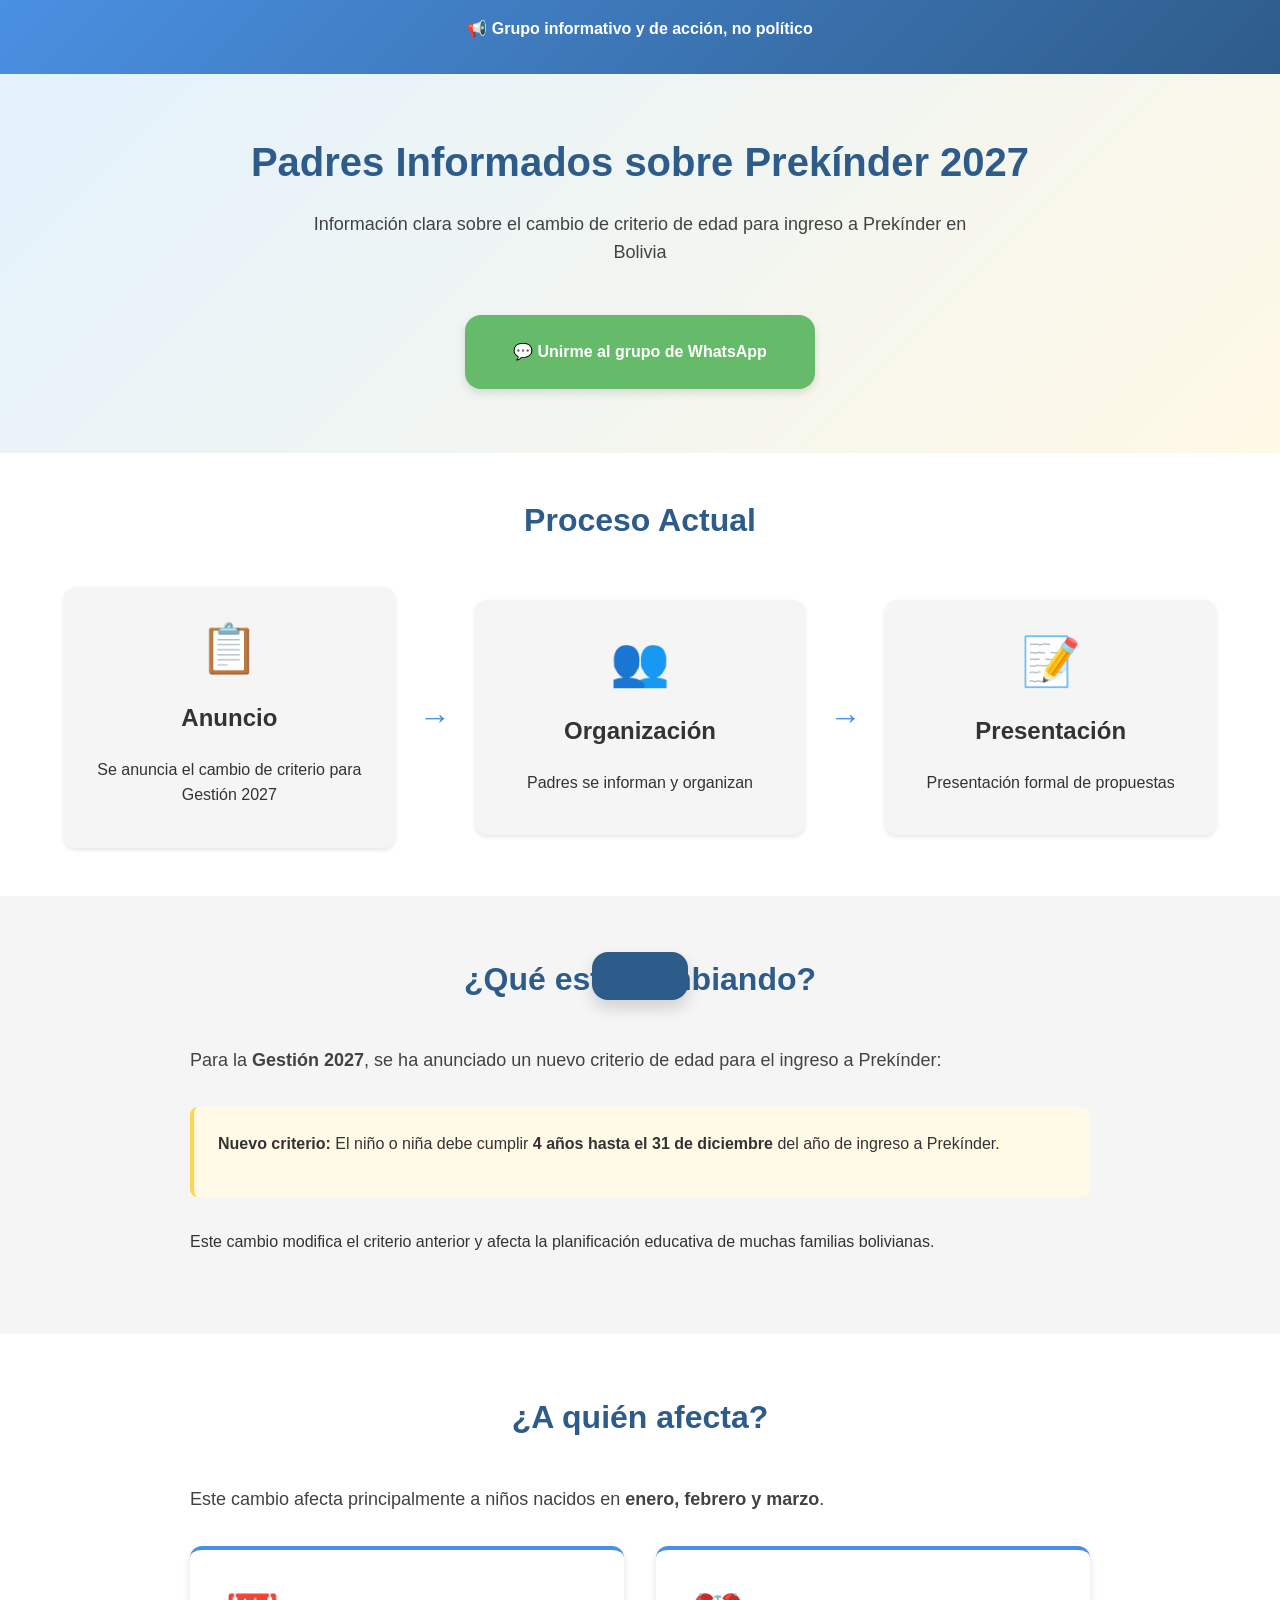
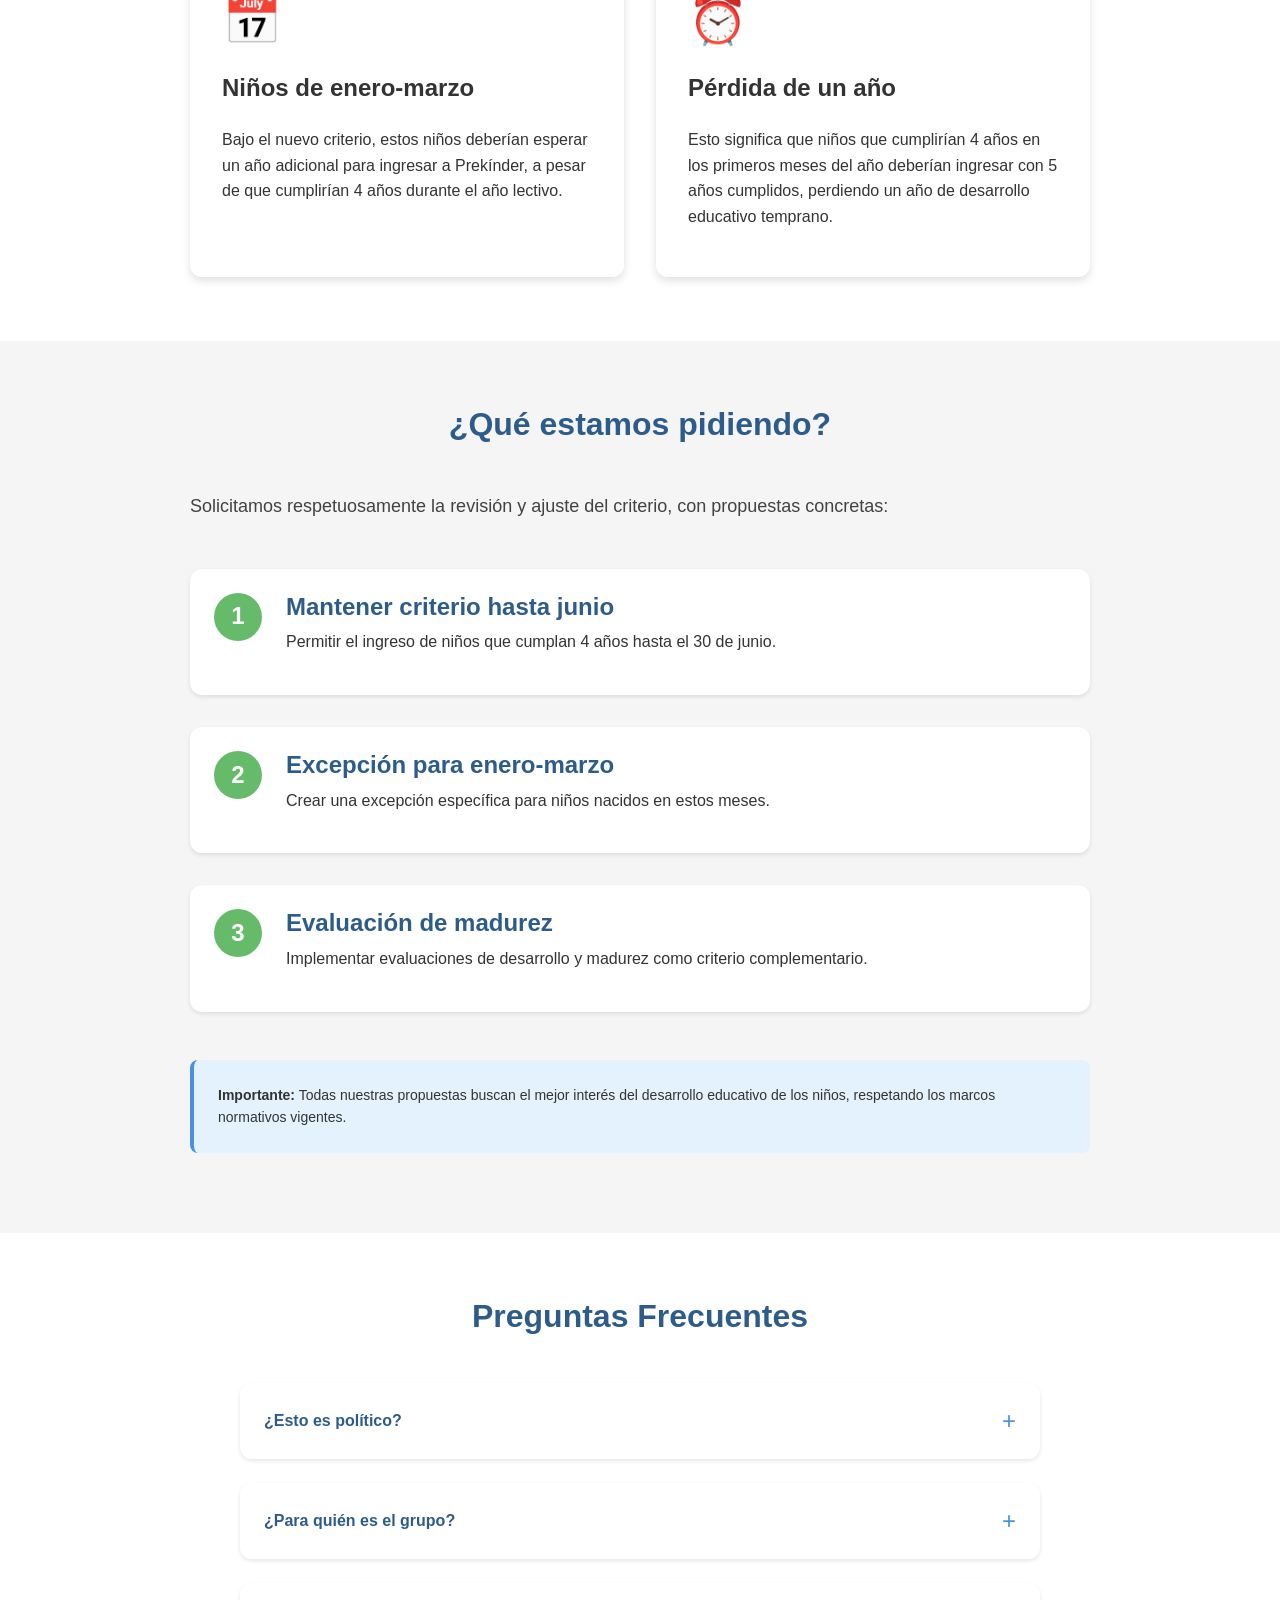
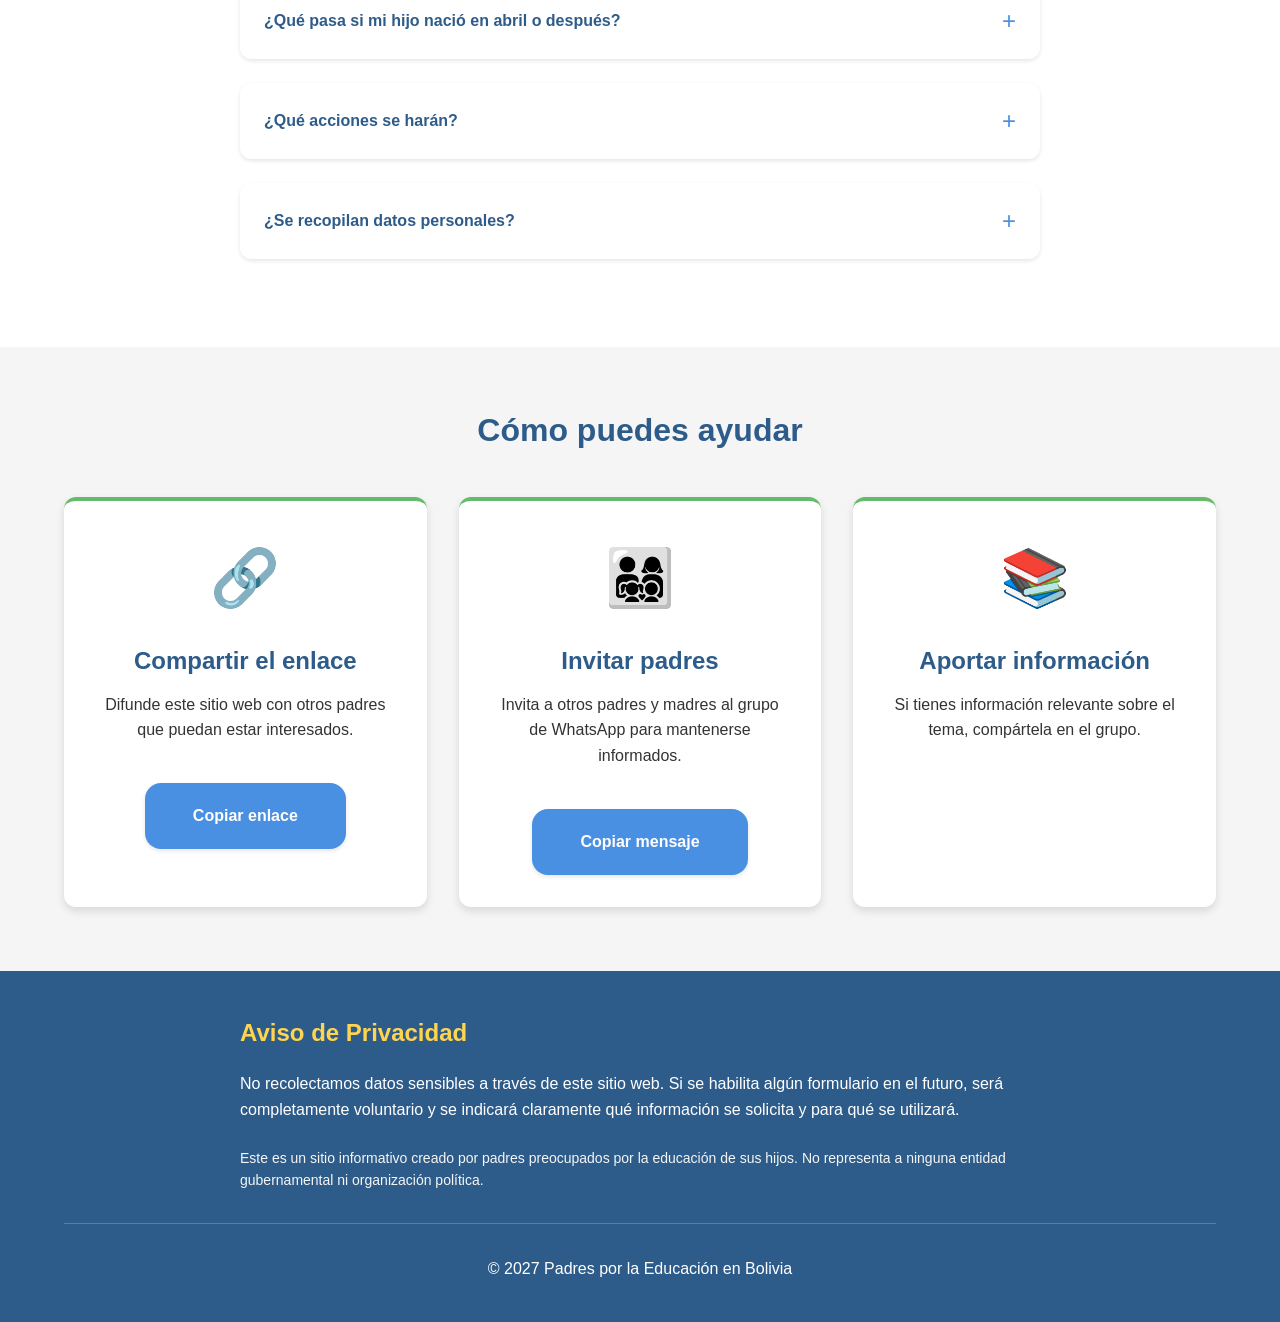
==== index.html @ d5a5aa91 "Initial commit: Sitio web informativo Prekínder Bolivia 2027" ====
<!DOCTYPE html>
<html lang="es">

<head>
    <meta charset="UTF-8">
    <meta name="viewport" content="width=device-width, initial-scale=1.0">
    <meta name="description"
        content="Información sobre el cambio de criterio de edad para ingreso a Prekínder en Bolivia - Gestión 2027">
    <meta name="keywords" content="prekínder, Bolivia, educación, criterio de edad, 2027">
    <title>Prekínder Bolivia 2027 - Información sobre Cambio de Criterio de Edad</title>
    <link rel="stylesheet" href="styles.css">
</head>

<body>
    <!-- Banner Informativo -->
    <div class="info-banner">
        <div class="container">
            <p>📢 Grupo informativo y de acción, no político</p>
        </div>
    </div>

    <!-- Hero Section -->
    <section class="hero" id="inicio">
        <div class="container">
            <h1 class="hero-title">Padres Informados sobre Prekínder 2027</h1>
            <p class="hero-subtitle">
                Información clara sobre el cambio de criterio de edad para ingreso a Prekínder en Bolivia
            </p>
            <a href="https://chat.whatsapp.com/C9eAPo2Y7ok2UDtyLQ1PZy" class="btn btn-primary" target="_blank"
                rel="noopener noreferrer">
                💬 Unirme al grupo de WhatsApp
            </a>
        </div>
    </section>

    <!-- Línea de Tiempo -->
    <section class="timeline">
        <div class="container">
            <h2>Proceso Actual</h2>
            <div class="timeline-container">
                <div class="timeline-item">
                    <div class="timeline-icon">📋</div>
                    <h3>Anuncio</h3>
                    <p>Se anuncia el cambio de criterio para Gestión 2027</p>
                </div>
                <div class="timeline-arrow">→</div>
                <div class="timeline-item">
                    <div class="timeline-icon">👥</div>
                    <h3>Organización</h3>
                    <p>Padres se informan y organizan</p>
                </div>
                <div class="timeline-arrow">→</div>
                <div class="timeline-item">
                    <div class="timeline-icon">📝</div>
                    <h3>Presentación</h3>
                    <p>Presentación formal de propuestas</p>
                </div>
            </div>
        </div>
    </section>

    <!-- ¿Qué está cambiando? -->
    <section class="section section-light" id="que-cambia">
        <div class="container">
            <h2>¿Qué está cambiando?</h2>
            <div class="content-box">
                <p class="lead">
                    Para la <strong>Gestión 2027</strong>, se ha anunciado un nuevo criterio de edad para el ingreso a
                    Prekínder:
                </p>
                <div class="highlight-box">
                    <p>
                        <strong>Nuevo criterio:</strong> El niño o niña debe cumplir <strong>4 años hasta el 31 de
                            diciembre</strong>
                        del año de ingreso a Prekínder.
                    </p>
                </div>
                <p>
                    Este cambio modifica el criterio anterior y afecta la planificación educativa de muchas familias
                    bolivianas.
                </p>
            </div>
        </div>
    </section>

    <!-- ¿A quién afecta? -->
    <section class="section" id="a-quien-afecta">
        <div class="container">
            <h2>¿A quién afecta?</h2>
            <div class="content-box">
                <p class="lead">
                    Este cambio afecta principalmente a niños nacidos en <strong>enero, febrero y marzo</strong>.
                </p>
                <div class="impact-grid">
                    <div class="impact-card">
                        <div class="impact-icon">📅</div>
                        <h3>Niños de enero-marzo</h3>
                        <p>
                            Bajo el nuevo criterio, estos niños deberían esperar un año adicional para ingresar a
                            Prekínder,
                            a pesar de que cumplirían 4 años durante el año lectivo.
                        </p>
                    </div>
                    <div class="impact-card">
                        <div class="impact-icon">⏰</div>
                        <h3>Pérdida de un año</h3>
                        <p>
                            Esto significa que niños que cumplirían 4 años en los primeros meses del año deberían
                            ingresar con 5 años cumplidos, perdiendo un año de desarrollo educativo temprano.
                        </p>
                    </div>
                </div>
            </div>
        </div>
    </section>

    <!-- ¿Qué estamos pidiendo? -->
    <section class="section section-light" id="que-pedimos">
        <div class="container">
            <h2>¿Qué estamos pidiendo?</h2>
            <div class="content-box">
                <p class="lead">
                    Solicitamos respetuosamente la revisión y ajuste del criterio, con propuestas concretas:
                </p>
                <div class="proposals-list">
                    <div class="proposal-item">
                        <span class="proposal-number">1</span>
                        <div class="proposal-content">
                            <h3>Mantener criterio hasta junio</h3>
                            <p>Permitir el ingreso de niños que cumplan 4 años hasta el 30 de junio.</p>
                        </div>
                    </div>
                    <div class="proposal-item">
                        <span class="proposal-number">2</span>
                        <div class="proposal-content">
                            <h3>Excepción para enero-marzo</h3>
                            <p>Crear una excepción específica para niños nacidos en estos meses.</p>
                        </div>
                    </div>
                    <div class="proposal-item">
                        <span class="proposal-number">3</span>
                        <div class="proposal-content">
                            <h3>Evaluación de madurez</h3>
                            <p>Implementar evaluaciones de desarrollo y madurez como criterio complementario.</p>
                        </div>
                    </div>
                </div>
                <p class="note">
                    <strong>Importante:</strong> Todas nuestras propuestas buscan el mejor interés del desarrollo
                    educativo
                    de los niños, respetando los marcos normativos vigentes.
                </p>
            </div>
        </div>
    </section>

    <!-- Preguntas Frecuentes -->
    <section class="section" id="faq">
        <div class="container">
            <h2>Preguntas Frecuentes</h2>
            <div class="faq-container">
                <div class="faq-item">
                    <button class="faq-question">
                        <span>¿Esto es político?</span>
                        <span class="faq-icon">+</span>
                    </button>
                    <div class="faq-answer">
                        <p>
                            No. Este es un grupo informativo de padres preocupados por un tema educativo específico.
                            No tiene afiliación política ni pretende atacar a ninguna autoridad. Buscamos soluciones
                            constructivas a través del diálogo y las vías institucionales correspondientes.
                        </p>
                    </div>
                </div>

                <div class="faq-item">
                    <button class="faq-question">
                        <span>¿Para quién es el grupo?</span>
                        <span class="faq-icon">+</span>
                    </button>
                    <div class="faq-answer">
                        <p>
                            El grupo es para padres, madres y tutores de niños que podrían verse afectados por este
                            cambio de criterio. También está abierto a cualquier persona interesada en informarse
                            sobre el tema educativo de manera respetuosa y constructiva.
                        </p>
                    </div>
                </div>

                <div class="faq-item">
                    <button class="faq-question">
                        <span>¿Qué pasa si mi hijo nació en abril o después?</span>
                        <span class="faq-icon">+</span>
                    </button>
                    <div class="faq-answer">
                        <p>
                            Si tu hijo nació en abril o meses posteriores, no se vería afectado directamente por este
                            cambio bajo el nuevo criterio. Sin embargo, tu participación es valiosa para entender
                            el tema y apoyar a otras familias que sí se ven afectadas.
                        </p>
                    </div>
                </div>

                <div class="faq-item">
                    <button class="faq-question">
                        <span>¿Qué acciones se harán?</span>
                        <span class="faq-icon">+</span>
                    </button>
                    <div class="faq-answer">
                        <p>
                            Las acciones incluyen: recopilación de información, elaboración de documentos técnicos
                            con fundamentos pedagógicos, presentación formal a las autoridades educativas competentes,
                            y seguimiento respetuoso del proceso. Todo se hará dentro del marco legal y de manera
                            constructiva.
                        </p>
                    </div>
                </div>

                <div class="faq-item">
                    <button class="faq-question">
                        <span>¿Se recopilan datos personales?</span>
                        <span class="faq-icon">+</span>
                    </button>
                    <div class="faq-answer">
                        <p>
                            No recolectamos datos sensibles. Si en el futuro se habilita algún formulario para
                            organizar mejor la información, será completamente voluntario y se informará
                            explícitamente sobre qué datos se solicitarán y para qué se usarán.
                        </p>
                    </div>
                </div>
            </div>
        </div>
    </section>

    <!-- Cómo Ayudar -->
    <section class="section section-light" id="como-ayudar">
        <div class="container">
            <h2>Cómo puedes ayudar</h2>
            <div class="help-grid">
                <div class="help-card">
                    <div class="help-icon">🔗</div>
                    <h3>Compartir el enlace</h3>
                    <p>Difunde este sitio web con otros padres que puedan estar interesados.</p>
                    <button class="btn btn-secondary" id="copyLinkBtn">Copiar enlace</button>
                </div>

                <div class="help-card">
                    <div class="help-icon">👨‍👩‍👧‍👦</div>
                    <h3>Invitar padres</h3>
                    <p>Invita a otros padres y madres al grupo de WhatsApp para mantenerse informados.</p>
                    <button class="btn btn-secondary" id="copyMessageBtn">Copiar mensaje</button>
                </div>

                <div class="help-card">
                    <div class="help-icon">📚</div>
                    <h3>Aportar información</h3>
                    <p>Si tienes información relevante sobre el tema, compártela en el grupo.</p>
                </div>
            </div>
        </div>
    </section>

    <!-- Footer -->
    <footer class="footer">
        <div class="container">
            <div class="footer-content">
                <h3>Aviso de Privacidad</h3>
                <p>
                    No recolectamos datos sensibles a través de este sitio web. Si se habilita algún formulario
                    en el futuro, será completamente voluntario y se indicará claramente qué información se
                    solicita y para qué se utilizará.
                </p>
                <p class="footer-note">
                    Este es un sitio informativo creado por padres preocupados por la educación de sus hijos.
                    No representa a ninguna entidad gubernamental ni organización política.
                </p>
            </div>
            <div class="footer-bottom">
                <p>&copy; 2027 Padres por la Educación en Bolivia</p>
            </div>
        </div>
    </footer>

    <!-- Toast Notification -->
    <div id="toast" class="toast"></div>

    <script src="script.js"></script>
</body>

</html>
---- styles.css ----
/* ==================== VARIABLES CSS ==================== */
:root {
    /* Colores escolares suaves */
    --color-azul-principal: #4A90E2;
    --color-azul-oscuro: #2E5C8A;
    --color-azul-claro: #E3F2FD;
    --color-amarillo: #FFD54F;
    --color-amarillo-claro: #FFF9E6;
    --color-verde: #66BB6A;
    --color-verde-claro: #E8F5E9;

    /* Colores neutros */
    --color-blanco: #FFFFFF;
    --color-gris-claro: #F5F5F5;
    --color-gris-medio: #9E9E9E;
    --color-gris-oscuro: #424242;
    --color-texto: #333333;

    /* Espaciado */
    --espacio-xs: 0.5rem;
    --espacio-sm: 1rem;
    --espacio-md: 1.5rem;
    --espacio-lg: 2rem;
    --espacio-xl: 3rem;
    --espacio-xxl: 4rem;

    /* Tipografía */
    --fuente-sistema: -apple-system, BlinkMacSystemFont, 'Segoe UI', Roboto, Oxygen, Ubuntu, Cantarell, 'Helvetica Neue', sans-serif;
    --tamaño-base: 16px;
    --tamaño-pequeño: 14px;
    --tamaño-grande: 18px;
    --tamaño-h1: 2.5rem;
    --tamaño-h2: 2rem;
    --tamaño-h3: 1.5rem;

    /* Sombras */
    --sombra-sm: 0 2px 4px rgba(0, 0, 0, 0.1);
    --sombra-md: 0 4px 8px rgba(0, 0, 0, 0.12);
    --sombra-lg: 0 8px 16px rgba(0, 0, 0, 0.15);

    /* Bordes */
    --radio-sm: 8px;
    --radio-md: 12px;
    --radio-lg: 16px;

    /* Transiciones */
    --transicion-rapida: 0.2s ease;
    --transicion-normal: 0.3s ease;
}

/* ==================== RESET Y BASE ==================== */
* {
    margin: 0;
    padding: 0;
    box-sizing: border-box;
}

html {
    scroll-behavior: smooth;
}

body {
    font-family: var(--fuente-sistema);
    font-size: var(--tamaño-base);
    line-height: 1.6;
    color: var(--color-texto);
    background-color: var(--color-blanco);
}

.container {
    max-width: 1200px;
    margin: 0 auto;
    padding: 0 var(--espacio-md);
}

/* ==================== TIPOGRAFÍA ==================== */
h1,
h2,
h3 {
    font-weight: 700;
    line-height: 1.2;
    margin-bottom: var(--espacio-md);
}

h1 {
    font-size: var(--tamaño-h1);
}

h2 {
    font-size: var(--tamaño-h2);
    color: var(--color-azul-oscuro);
}

h3 {
    font-size: var(--tamaño-h3);
}

p {
    margin-bottom: var(--espacio-sm);
}

.lead {
    font-size: var(--tamaño-grande);
    font-weight: 400;
    color: var(--color-gris-oscuro);
}

/* ==================== BANNER INFORMATIVO ==================== */
.info-banner {
    background: linear-gradient(135deg, var(--color-azul-principal), var(--color-azul-oscuro));
    color: var(--color-blanco);
    padding: var(--espacio-sm) 0;
    text-align: center;
    font-weight: 600;
    box-shadow: var(--sombra-sm);
}

/* ==================== HERO SECTION ==================== */
.hero {
    background: linear-gradient(135deg, var(--color-azul-claro), var(--color-amarillo-claro));
    padding: var(--espacio-xxl) 0;
    text-align: center;
}

.hero-title {
    color: var(--color-azul-oscuro);
    margin-bottom: var(--espacio-md);
}

.hero-subtitle {
    font-size: var(--tamaño-grande);
    color: var(--color-gris-oscuro);
    margin-bottom: var(--espacio-xl);
    max-width: 700px;
    margin-left: auto;
    margin-right: auto;
}

/* ==================== BOTONES ==================== */
.btn {
    display: inline-block;
    padding: var(--espacio-md) var(--espacio-xl);
    font-size: var(--tamaño-base);
    font-weight: 600;
    text-decoration: none;
    border-radius: var(--radio-lg);
    cursor: pointer;
    border: none;
    transition: all var(--transicion-normal);
    text-align: center;
}

.btn-primary {
    background-color: var(--color-verde);
    color: var(--color-blanco);
    box-shadow: var(--sombra-md);
}

.btn-primary:hover {
    background-color: #4CAF50;
    transform: translateY(-2px);
    box-shadow: var(--sombra-lg);
}

.btn-secondary {
    background-color: var(--color-azul-principal);
    color: var(--color-blanco);
    box-shadow: var(--sombra-sm);
}

.btn-secondary:hover {
    background-color: var(--color-azul-oscuro);
    transform: translateY(-2px);
}

/* ==================== LÍNEA DE TIEMPO ==================== */
.timeline {
    background-color: var(--color-blanco);
    padding: var(--espacio-xl) 0;
}

.timeline h2 {
    text-align: center;
    margin-bottom: var(--espacio-xl);
}

.timeline-container {
    display: flex;
    justify-content: space-between;
    align-items: center;
    gap: var(--espacio-md);
    flex-wrap: wrap;
}

.timeline-item {
    flex: 1;
    min-width: 200px;
    text-align: center;
    padding: var(--espacio-md);
    background-color: var(--color-gris-claro);
    border-radius: var(--radio-md);
    box-shadow: var(--sombra-sm);
}

.timeline-icon {
    font-size: 3rem;
    margin-bottom: var(--espacio-sm);
}

.timeline-arrow {
    font-size: 2rem;
    color: var(--color-azul-principal);
    font-weight: bold;
}

/* ==================== SECCIONES ==================== */
.section {
    padding: var(--espacio-xxl) 0;
}

.section-light {
    background-color: var(--color-gris-claro);
}

.section h2 {
    text-align: center;
    margin-bottom: var(--espacio-xl);
}

.content-box {
    max-width: 900px;
    margin: 0 auto;
}

/* ==================== CAJAS DESTACADAS ==================== */
.highlight-box {
    background-color: var(--color-amarillo-claro);
    border-left: 4px solid var(--color-amarillo);
    padding: var(--espacio-md);
    margin: var(--espacio-lg) 0;
    border-radius: var(--radio-sm);
}

.note {
    background-color: var(--color-azul-claro);
    border-left: 4px solid var(--color-azul-principal);
    padding: var(--espacio-md);
    margin-top: var(--espacio-lg);
    border-radius: var(--radio-sm);
    font-size: var(--tamaño-pequeño);
}

/* ==================== IMPACT GRID ==================== */
.impact-grid {
    display: grid;
    grid-template-columns: repeat(auto-fit, minmax(300px, 1fr));
    gap: var(--espacio-lg);
    margin-top: var(--espacio-lg);
}

.impact-card {
    background-color: var(--color-blanco);
    padding: var(--espacio-lg);
    border-radius: var(--radio-md);
    box-shadow: var(--sombra-md);
    border-top: 4px solid var(--color-azul-principal);
}

.impact-icon {
    font-size: 3rem;
    margin-bottom: var(--espacio-sm);
}

/* ==================== PROPUESTAS ==================== */
.proposals-list {
    margin: var(--espacio-xl) 0;
}

.proposal-item {
    display: flex;
    gap: var(--espacio-md);
    margin-bottom: var(--espacio-lg);
    padding: var(--espacio-md);
    background-color: var(--color-blanco);
    border-radius: var(--radio-md);
    box-shadow: var(--sombra-sm);
}

.proposal-number {
    display: flex;
    align-items: center;
    justify-content: center;
    width: 48px;
    height: 48px;
    background-color: var(--color-verde);
    color: var(--color-blanco);
    border-radius: 50%;
    font-size: 1.5rem;
    font-weight: 700;
    flex-shrink: 0;
}

.proposal-content h3 {
    color: var(--color-azul-oscuro);
    margin-bottom: var(--espacio-xs);
}

/* ==================== FAQ ACORDEÓN ==================== */
.faq-container {
    max-width: 800px;
    margin: 0 auto;
}

.faq-item {
    margin-bottom: var(--espacio-md);
    background-color: var(--color-blanco);
    border-radius: var(--radio-md);
    box-shadow: var(--sombra-sm);
    overflow: hidden;
}

.faq-question {
    width: 100%;
    display: flex;
    justify-content: space-between;
    align-items: center;
    padding: var(--espacio-md);
    background-color: var(--color-blanco);
    border: none;
    cursor: pointer;
    font-size: var(--tamaño-base);
    font-weight: 600;
    color: var(--color-azul-oscuro);
    text-align: left;
    transition: background-color var(--transicion-rapida);
}

.faq-question:hover {
    background-color: var(--color-azul-claro);
}

.faq-icon {
    font-size: 1.5rem;
    font-weight: 300;
    color: var(--color-azul-principal);
    transition: transform var(--transicion-rapida);
}

.faq-item.active .faq-icon {
    transform: rotate(45deg);
}

.faq-answer {
    max-height: 0;
    overflow: hidden;
    transition: max-height var(--transicion-normal);
    padding: 0 var(--espacio-md);
}

.faq-item.active .faq-answer {
    max-height: 500px;
    padding: 0 var(--espacio-md) var(--espacio-md);
}

/* ==================== CÓMO AYUDAR ==================== */
.help-grid {
    display: grid;
    grid-template-columns: repeat(auto-fit, minmax(280px, 1fr));
    gap: var(--espacio-lg);
    margin-top: var(--espacio-lg);
}

.help-card {
    background-color: var(--color-blanco);
    padding: var(--espacio-lg);
    border-radius: var(--radio-md);
    box-shadow: var(--sombra-md);
    text-align: center;
    border-top: 4px solid var(--color-verde);
}

.help-icon {
    font-size: 3.5rem;
    margin-bottom: var(--espacio-md);
}

.help-card h3 {
    color: var(--color-azul-oscuro);
    margin-bottom: var(--espacio-sm);
}

.help-card .btn {
    margin-top: var(--espacio-md);
}

/* ==================== FOOTER ==================== */
.footer {
    background-color: var(--color-azul-oscuro);
    color: var(--color-blanco);
    padding: var(--espacio-xl) 0 var(--espacio-md);
}

.footer h3 {
    color: var(--color-amarillo);
    margin-bottom: var(--espacio-md);
}

.footer-content {
    max-width: 800px;
    margin: 0 auto var(--espacio-lg);
}

.footer-note {
    font-size: var(--tamaño-pequeño);
    color: var(--color-gris-claro);
    margin-top: var(--espacio-md);
}

.footer-bottom {
    text-align: center;
    padding-top: var(--espacio-lg);
    border-top: 1px solid rgba(255, 255, 255, 0.2);
}

/* ==================== TOAST NOTIFICATION ==================== */
.toast {
    position: fixed;
    bottom: -100px;
    left: 50%;
    transform: translateX(-50%);
    background-color: var(--color-azul-oscuro);
    color: var(--color-blanco);
    padding: var(--espacio-md) var(--espacio-xl);
    border-radius: var(--radio-lg);
    box-shadow: var(--sombra-lg);
    font-weight: 600;
    z-index: 1000;
    transition: bottom var(--transicion-normal);
}

.toast.show {
    bottom: 30px;
}

/* ==================== RESPONSIVE DESIGN ==================== */
@media (max-width: 768px) {
    :root {
        --tamaño-h1: 2rem;
        --tamaño-h2: 1.5rem;
        --tamaño-h3: 1.25rem;
        --espacio-xl: 2rem;
        --espacio-xxl: 2.5rem;
    }

    .hero {
        padding: var(--espacio-xl) 0;
    }

    .timeline-container {
        flex-direction: column;
    }

    .timeline-arrow {
        transform: rotate(90deg);
        margin: var(--espacio-sm) 0;
    }

    .proposal-item {
        flex-direction: column;
        text-align: center;
    }

    .proposal-number {
        margin: 0 auto var(--espacio-sm);
    }

    .btn {
        display: block;
        width: 100%;
        margin-bottom: var(--espacio-sm);
    }
}

@media (min-width: 769px) {
    .timeline-arrow {
        display: inline-block;
    }
}

/* ==================== ACCESIBILIDAD ==================== */
*:focus {
    outline: 2px solid var(--color-azul-principal);
    outline-offset: 2px;
}

.btn:focus,
.faq-question:focus {
    outline: 3px solid var(--color-azul-principal);
}

/* Asegurar contraste adecuado */
@media (prefers-contrast: high) {
    .btn-primary {
        border: 2px solid var(--color-gris-oscuro);
    }

    .btn-secondary {
        border: 2px solid var(--color-blanco);
    }
}

/* Reducir movimiento para usuarios que lo prefieran */
@media (prefers-reduced-motion: reduce) {
    * {
        animation: none !important;
        transition: none !important;
    }

    html {
        scroll-behavior: auto;
    }
}
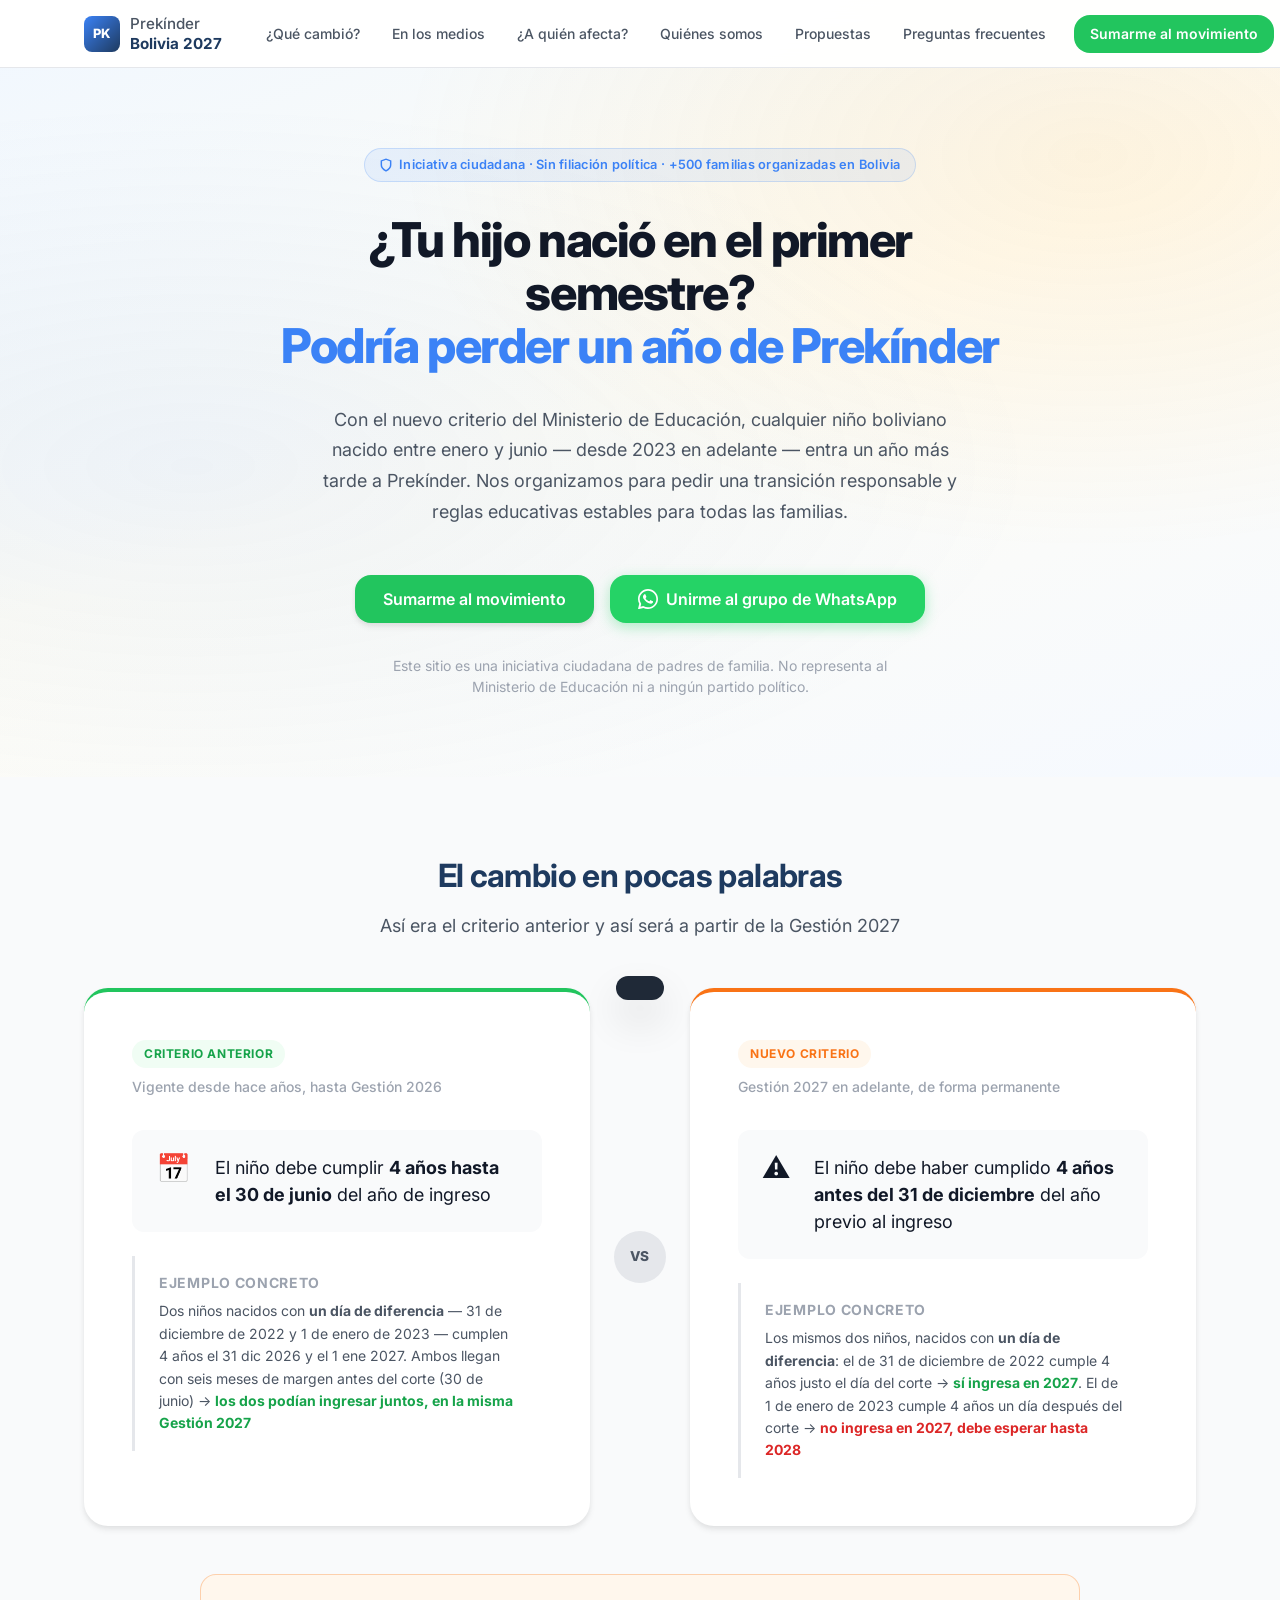
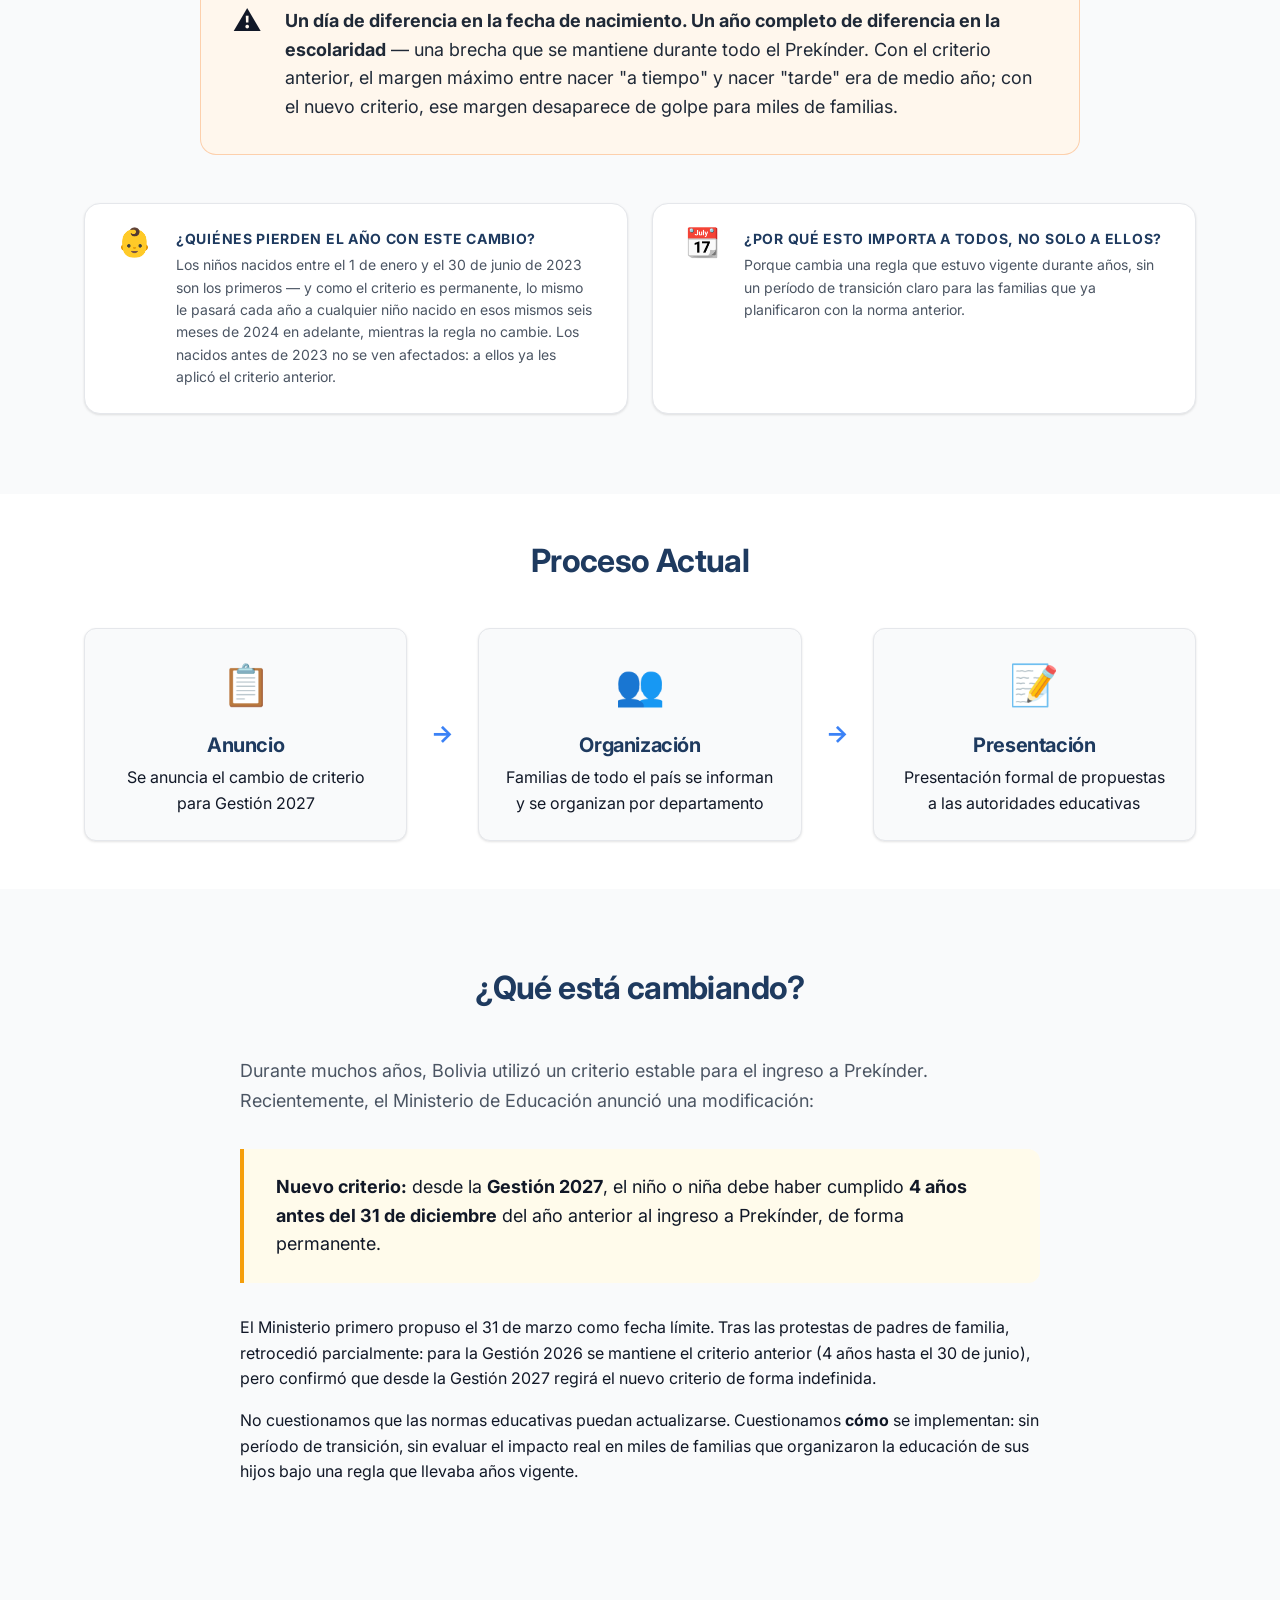
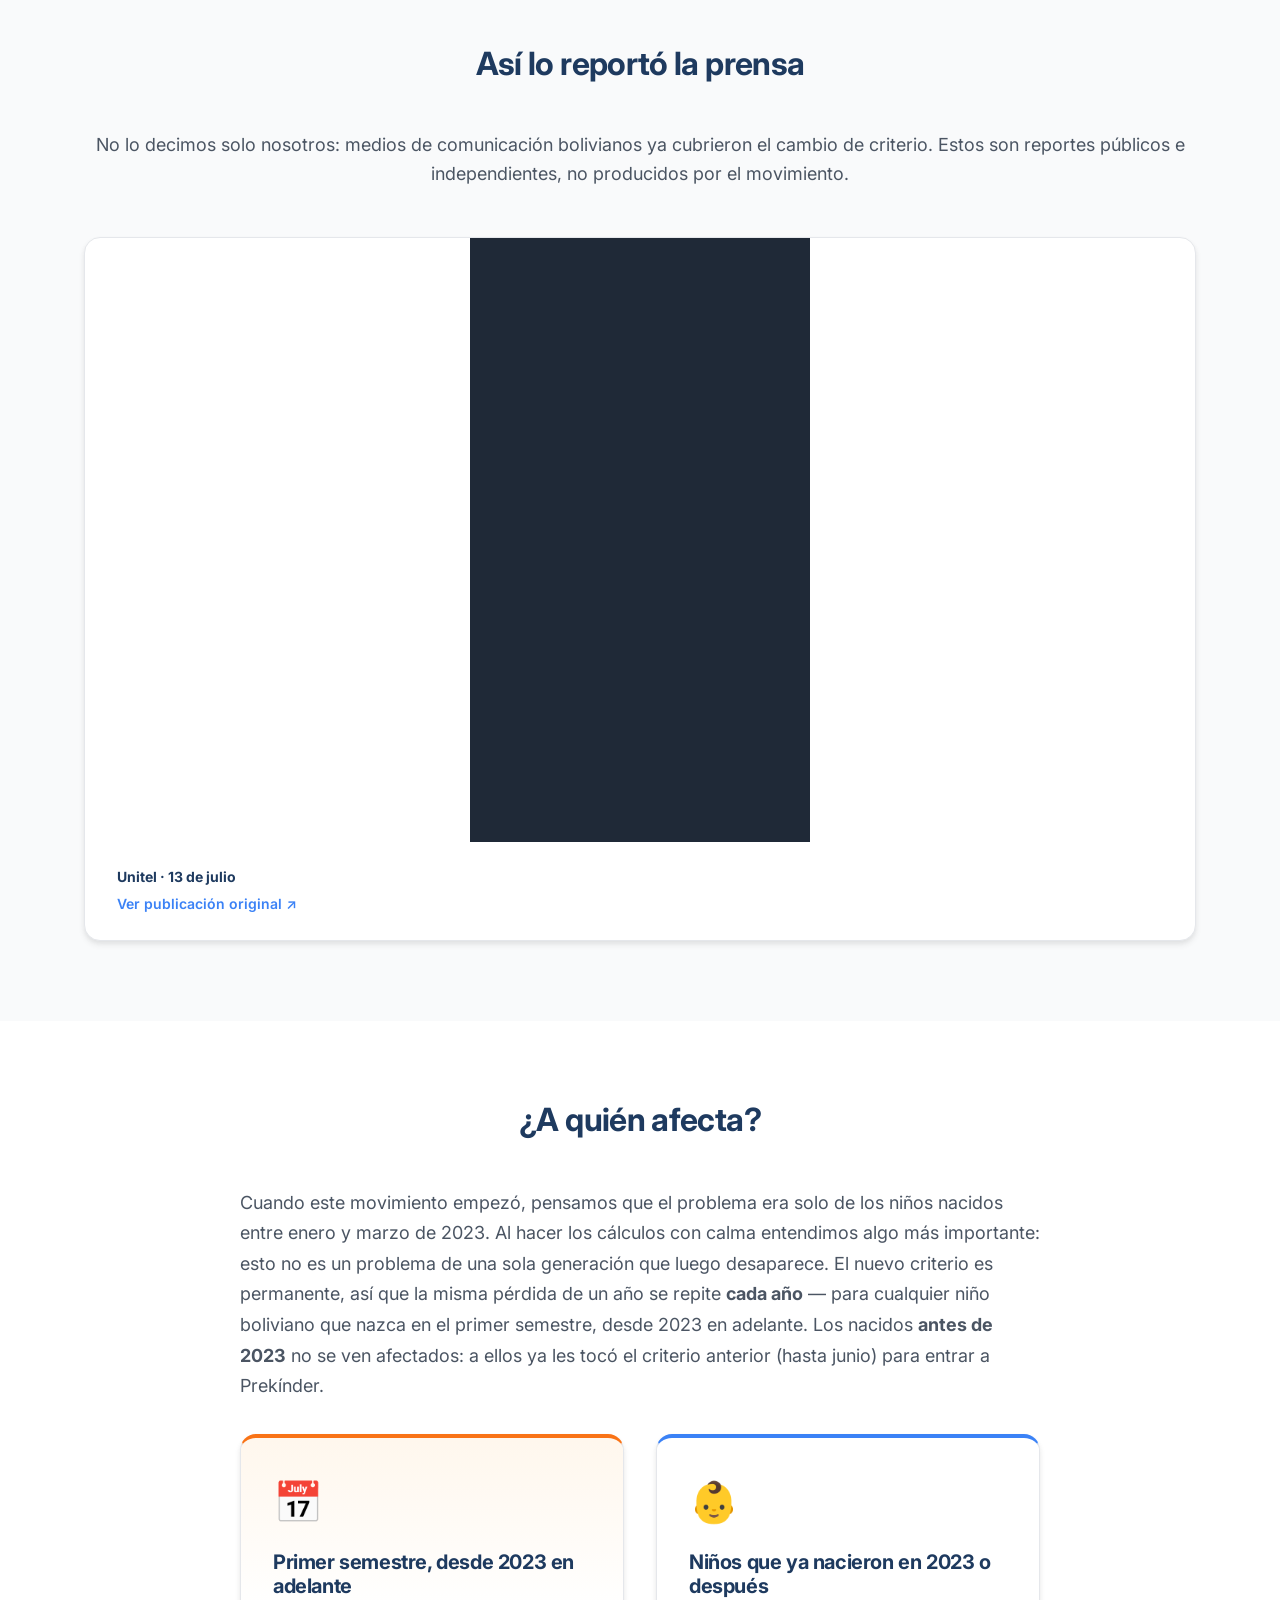
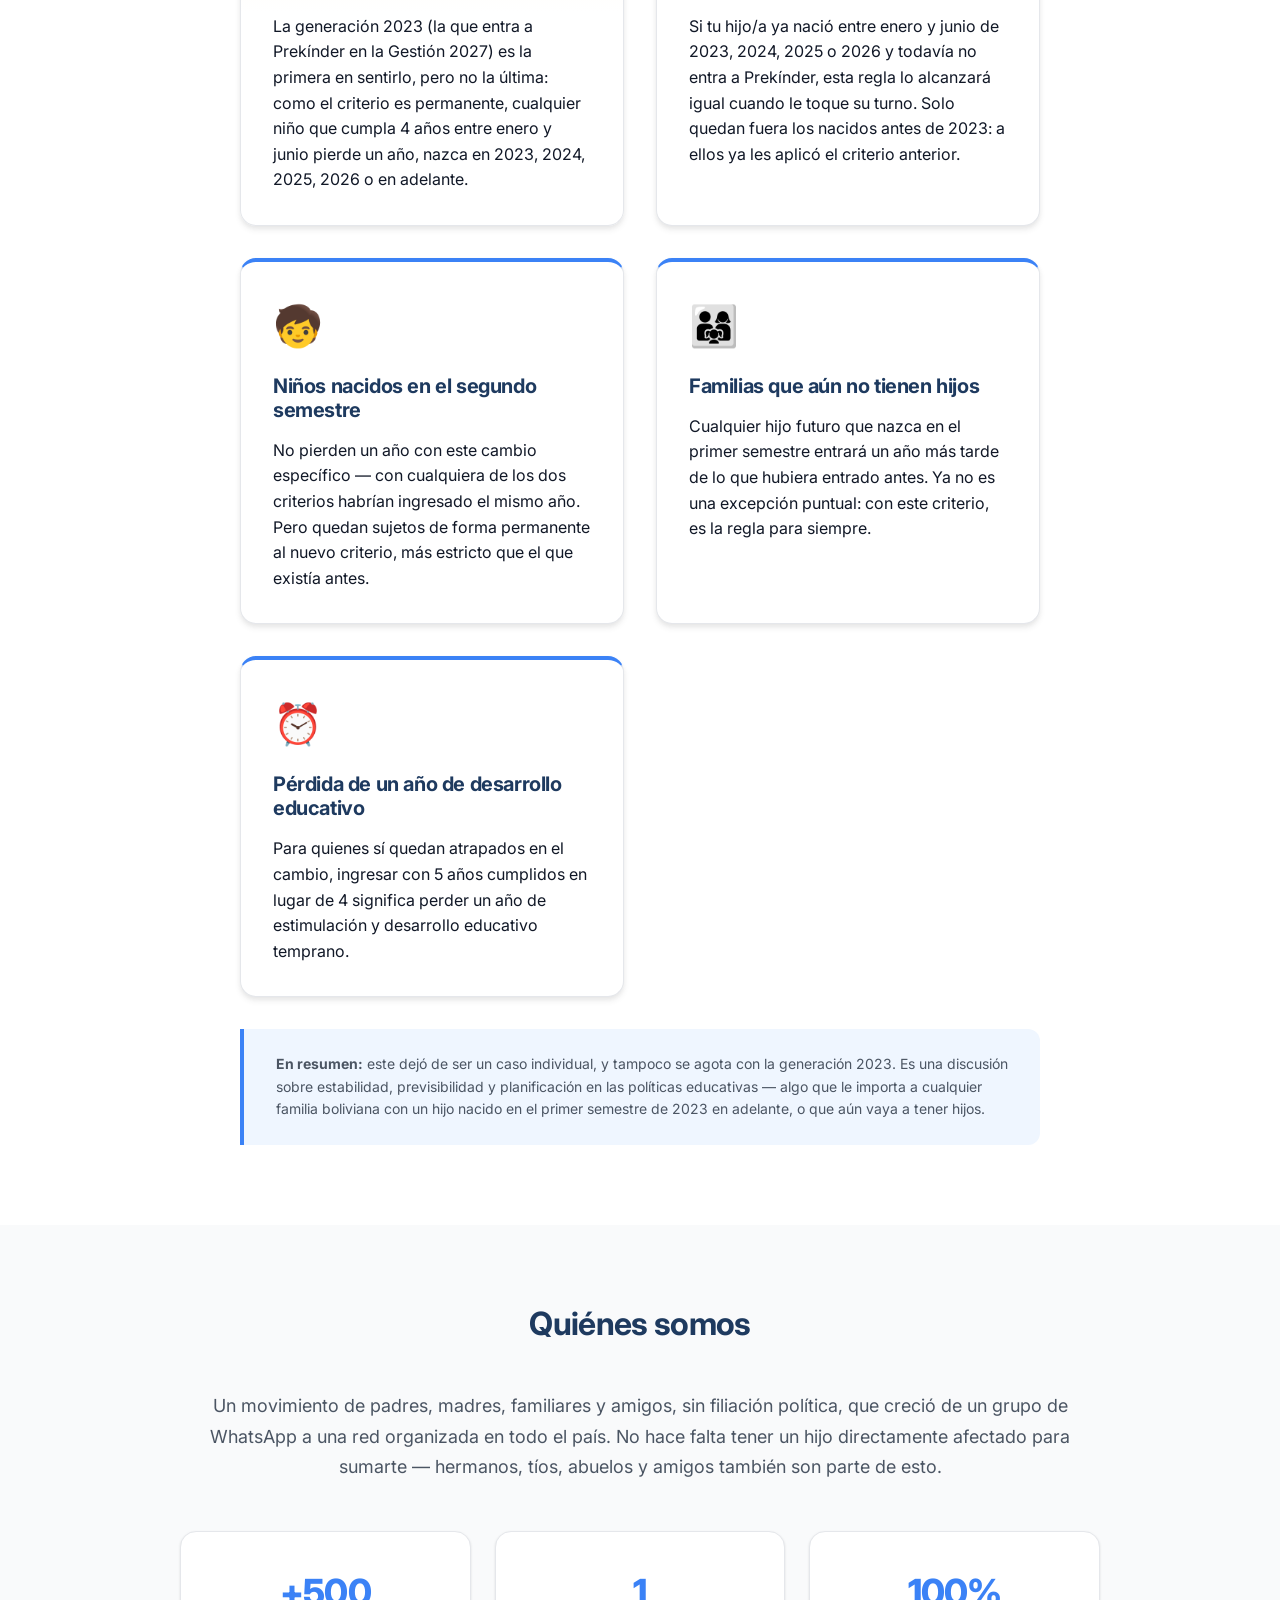
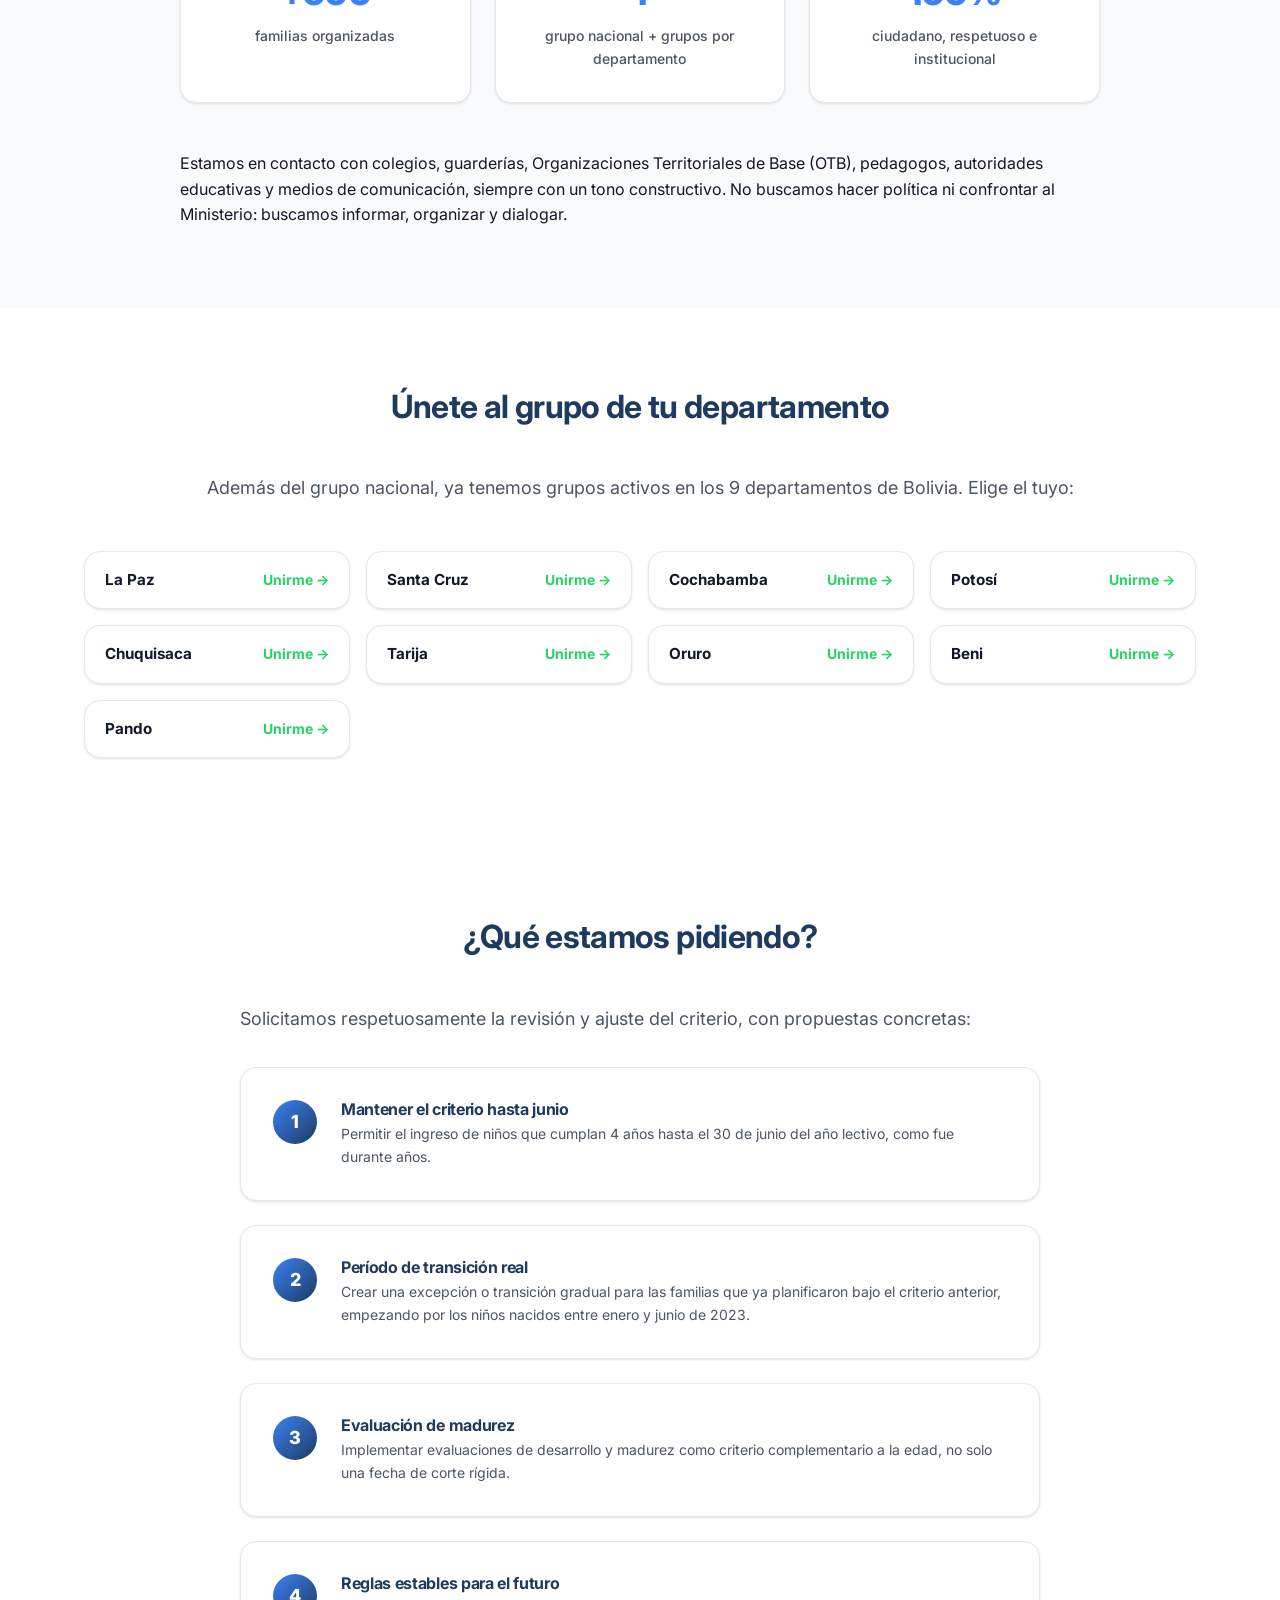
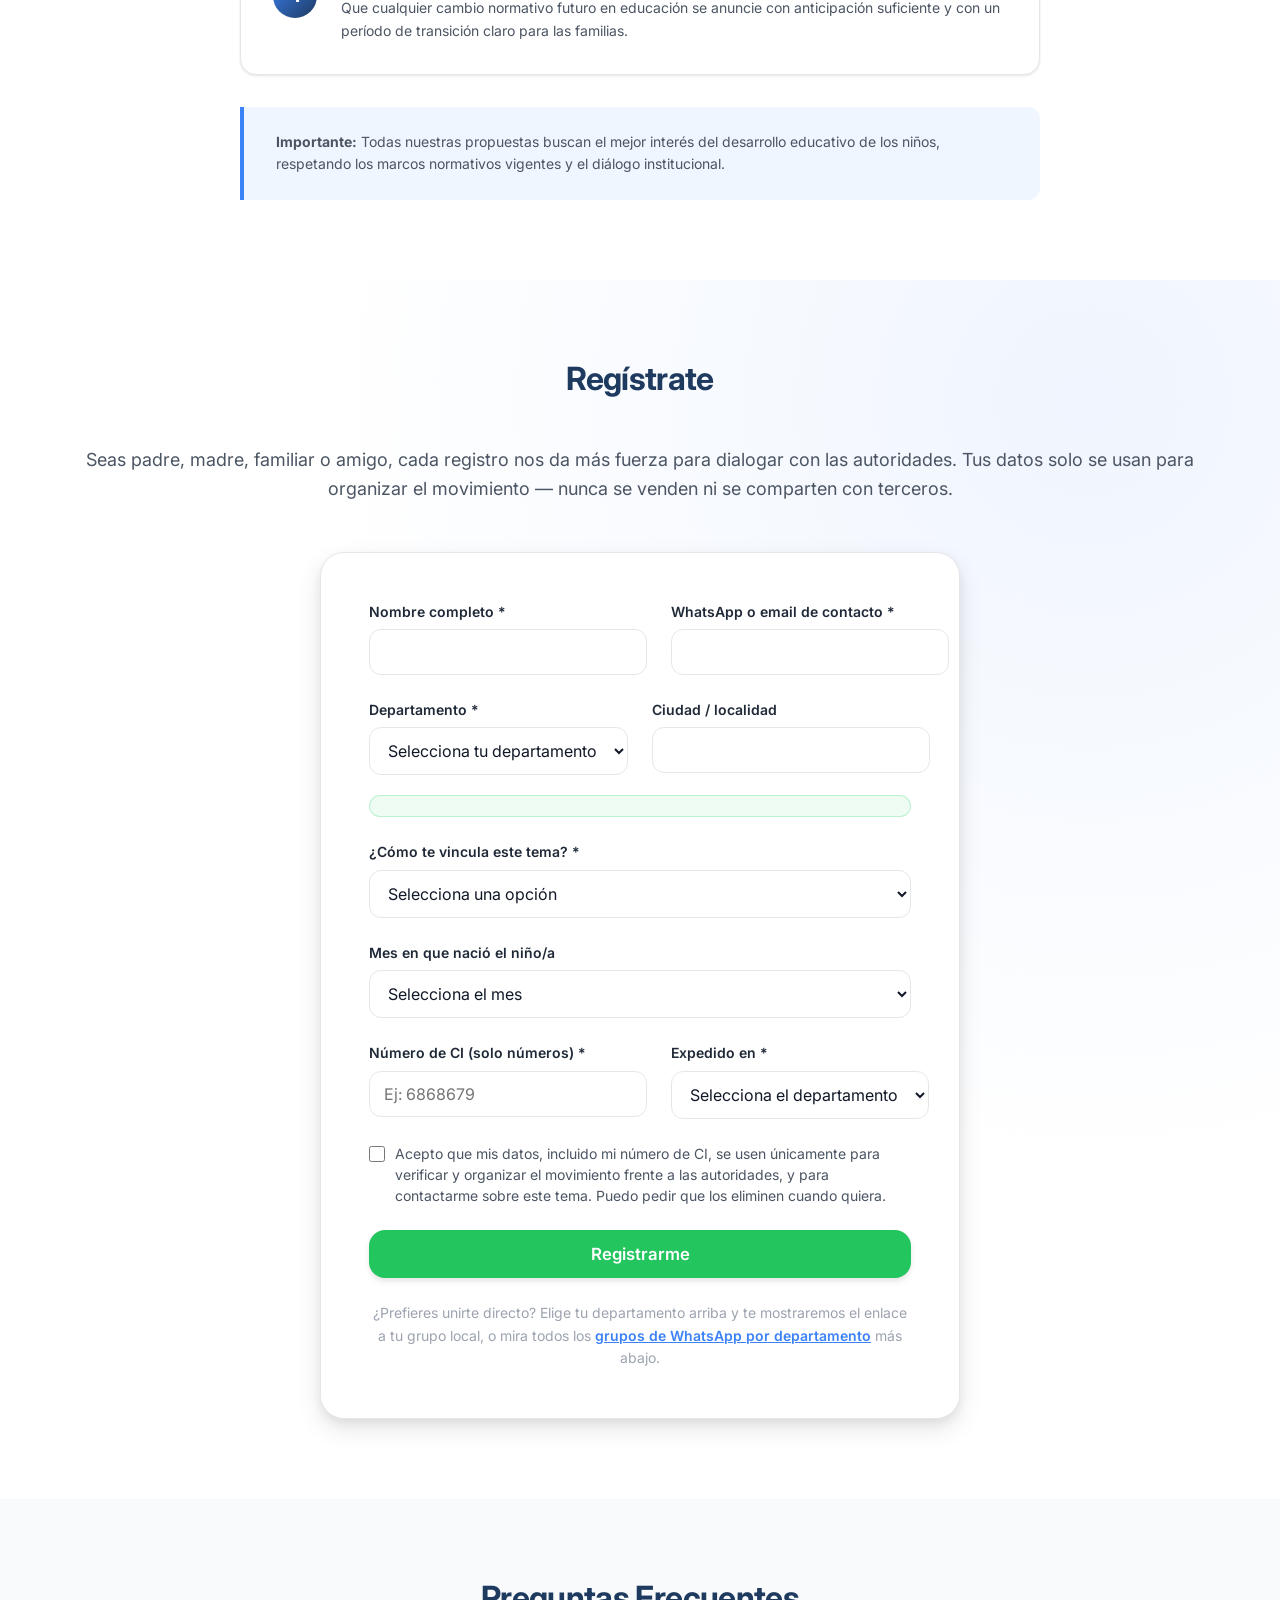
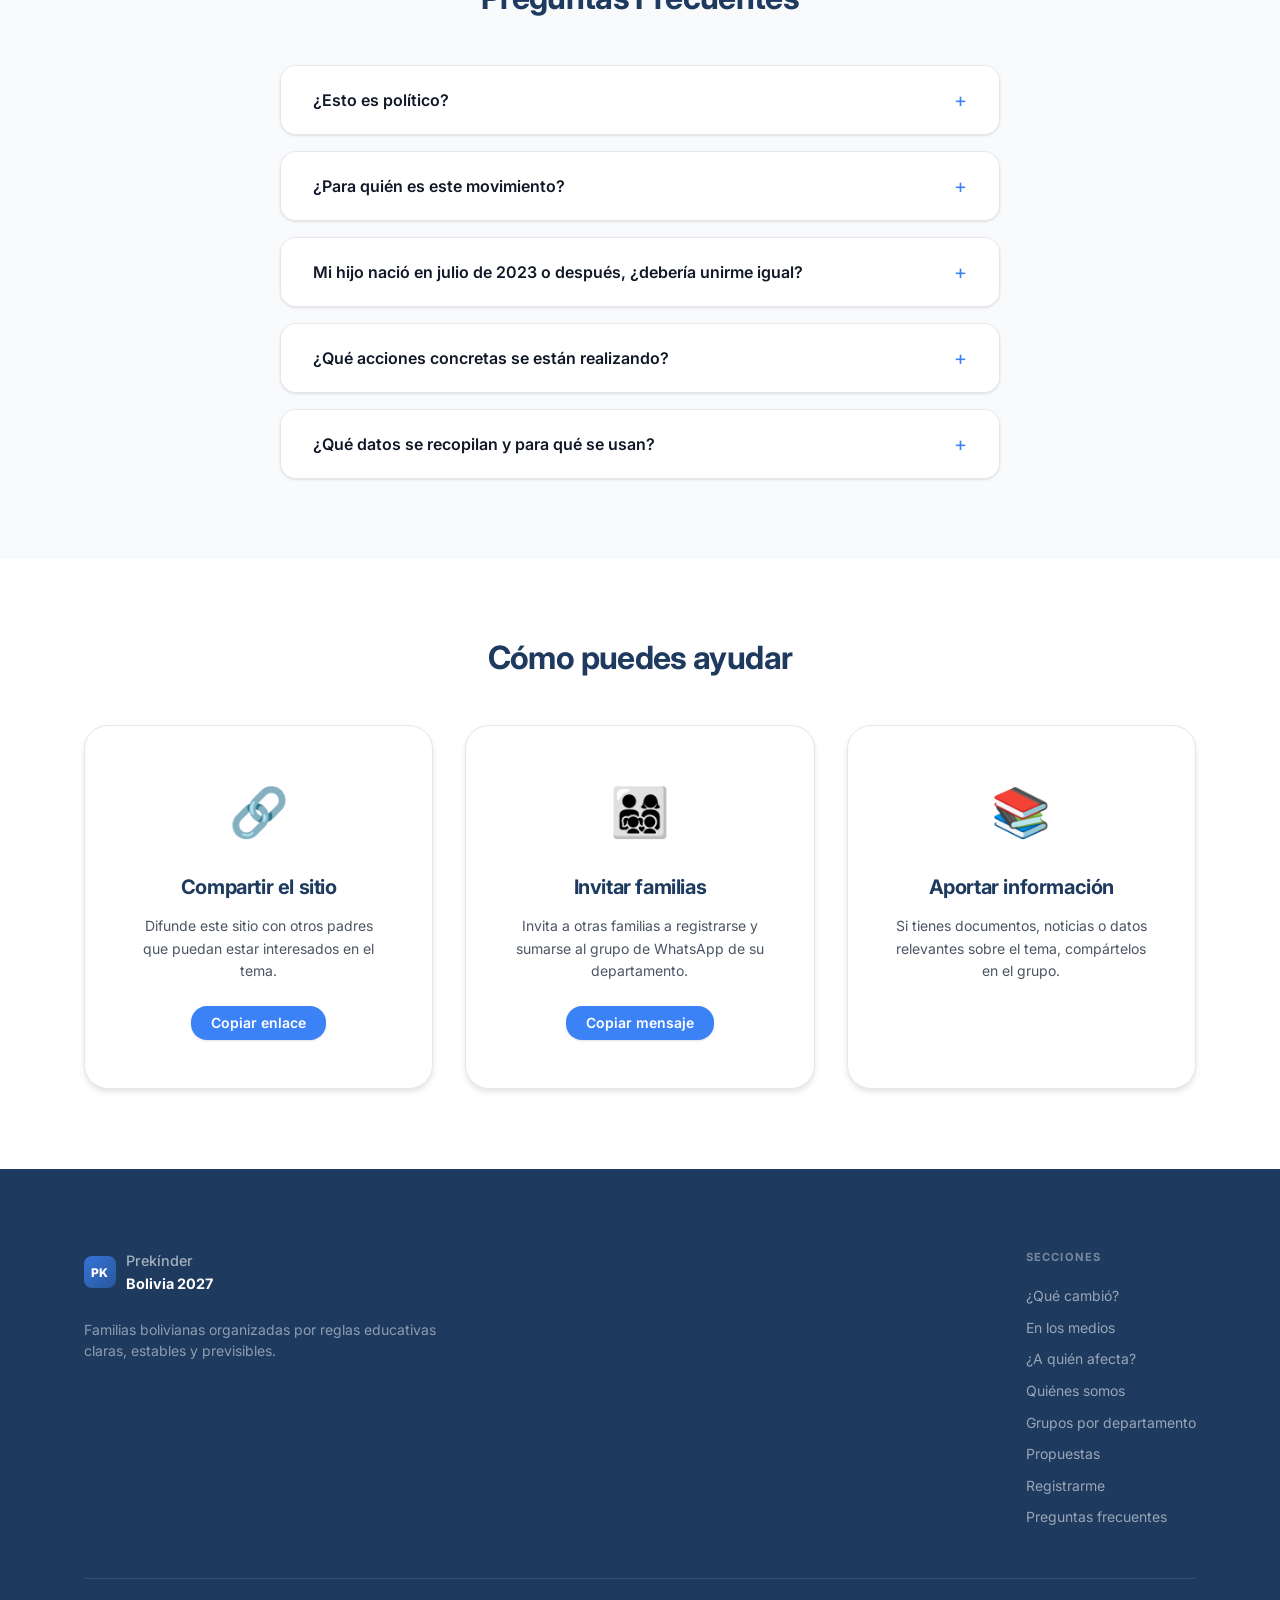
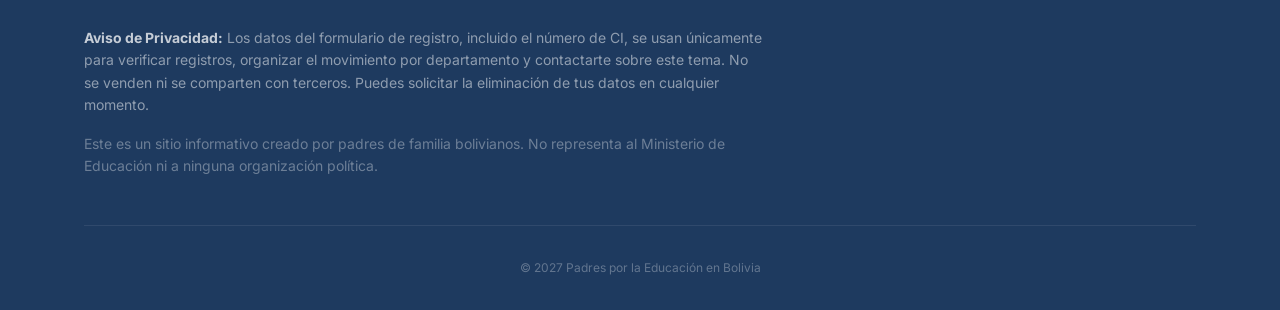
==== commit a7815e25: "Improving the site" ====
--- a/index.html
+++ b/index.html
@@ -4,118 +4,429 @@
 <head>
     <meta charset="UTF-8">
     <meta name="viewport" content="width=device-width, initial-scale=1.0">
-    <meta name="description"
-        content="Información sobre el cambio de criterio de edad para ingreso a Prekínder en Bolivia - Gestión 2027">
-    <meta name="keywords" content="prekínder, Bolivia, educación, criterio de edad, 2027">
-    <title>Prekínder Bolivia 2027 - Información sobre Cambio de Criterio de Edad</title>
+
+    <!-- SEO -->
+    <title>¿Tu hijo nació en el primer semestre? Podría perder un año de Prekínder — Prekínder Bolivia 2027</title>
+    <meta name="description" content="El Ministerio de Educación cambió el criterio de edad para Prekínder en Bolivia. Los niños nacidos entre enero y junio, desde 2023 en adelante, entran un año más tarde. Más de 500 familias ya se organizaron. Infórmate y súmate.">
+    <meta name="keywords" content="prekínder Bolivia 2027, criterio edad prekínder, educación inicial Bolivia, cambio prekínder, ministerio educación Bolivia, padres organizados Bolivia">
+    <link rel="canonical" href="https://www.prekinderbolivia2027.info/">
+
+    <!-- Open Graph (WhatsApp, Facebook) -->
+    <meta property="og:type" content="website">
+    <meta property="og:url" content="https://www.prekinderbolivia2027.info/">
+    <meta property="og:title" content="¿Tu hijo nació en el primer semestre? Podría perder un año de Prekínder">
+    <meta property="og:description" content="El Ministerio de Educación cambió el criterio de edad. Miles de niños bolivianos nacidos entre enero y junio entrarán un año más tarde a Prekínder. +500 familias ya se organizaron — infórmate y súmate.">
+    <meta property="og:image" content="https://www.prekinderbolivia2027.info/og-image.png">
+    <meta property="og:locale" content="es_BO">
+    <meta property="og:site_name" content="Prekínder Bolivia 2027">
+
+    <!-- Twitter Card -->
+    <meta name="twitter:card" content="summary_large_image">
+    <meta name="twitter:title" content="¿Tu hijo nació en el primer semestre? Podría perder un año de Prekínder">
+    <meta name="twitter:description" content="El nuevo criterio de edad del Ministerio de Educación hace que miles de niños bolivianos entren un año más tarde a Prekínder. Más de 500 familias ya se organizaron.">
+    <meta name="twitter:image" content="https://www.prekinderbolivia2027.info/og-image.png">
+
+    <!-- Google Fonts: Inter -->
+    <link rel="preconnect" href="https://fonts.googleapis.com">
+    <link rel="preconnect" href="https://fonts.gstatic.com" crossorigin>
+    <link href="https://fonts.googleapis.com/css2?family=Inter:wght@400;500;600;700;800&display=swap" rel="stylesheet">
+
     <link rel="stylesheet" href="styles.css">
 </head>
 
 <body>
-    <!-- Banner Informativo -->
-    <div class="info-banner">
-        <div class="container">
-            <p>📢 Grupo informativo y de acción, no político</p>
-        </div>
-    </div>
-
-    <!-- Hero Section -->
+
+    <!-- ===== HEADER ===== -->
+    <header class="site-header" id="site-header">
+        <div class="container header-inner">
+            <a href="#inicio" class="site-logo" aria-label="Inicio — Prekínder Bolivia 2027">
+                <span class="logo-mark" aria-hidden="true">PK</span>
+                <span class="logo-text">Prekínder <strong>Bolivia 2027</strong></span>
+            </a>
+
+            <nav class="site-nav" id="site-nav" aria-label="Navegación principal">
+                <ul class="nav-list">
+                    <li><a href="#que-cambia" class="nav-link">¿Qué cambió?</a></li>
+                    <li><a href="#en-los-medios" class="nav-link">En los medios</a></li>
+                    <li><a href="#a-quien-afecta" class="nav-link">¿A quién afecta?</a></li>
+                    <li><a href="#quienes-somos" class="nav-link">Quiénes somos</a></li>
+                    <li><a href="#que-pedimos" class="nav-link">Propuestas</a></li>
+                    <li><a href="#faq" class="nav-link">Preguntas frecuentes</a></li>
+                    <li>
+                        <a href="#registro" class="nav-cta">
+                            Sumarme al movimiento
+                        </a>
+                    </li>
+                </ul>
+            </nav>
+
+            <button class="hamburger" id="hamburger"
+                aria-label="Abrir menú de navegación"
+                aria-expanded="false"
+                aria-controls="site-nav">
+                <span></span>
+                <span></span>
+                <span></span>
+            </button>
+        </div>
+    </header>
+
+    <!-- ===== HERO ===== -->
     <section class="hero" id="inicio">
-        <div class="container">
-            <h1 class="hero-title">Padres Informados sobre Prekínder 2027</h1>
+        <div class="container hero-inner">
+            <div class="hero-badge">
+                <svg width="14" height="14" viewBox="0 0 24 24" fill="none" stroke="currentColor" stroke-width="2.5" aria-hidden="true"><path d="M12 22s8-4 8-10V5l-8-3-8 3v7c0 6 8 10 8 10z"/></svg>
+                Iniciativa ciudadana · Sin filiación política · +500 familias organizadas en Bolivia
+            </div>
+
+            <h1 class="hero-title">
+                ¿Tu hijo nació en el primer semestre?
+                <span class="hero-highlight">Podría perder un año de Prekínder</span>
+            </h1>
+
             <p class="hero-subtitle">
-                Información clara sobre el cambio de criterio de edad para ingreso a Prekínder en Bolivia
+                Con el nuevo criterio del Ministerio de Educación, cualquier niño boliviano nacido entre enero y junio
+                — desde 2023 en adelante — entra un año más tarde a Prekínder. Nos organizamos para pedir una
+                transición responsable y reglas educativas estables para todas las familias.
             </p>
-            <a href="https://chat.whatsapp.com/C9eAPo2Y7ok2UDtyLQ1PZy" class="btn btn-primary" target="_blank"
-                rel="noopener noreferrer">
-                💬 Unirme al grupo de WhatsApp
-            </a>
-        </div>
-    </section>
-
-    <!-- Línea de Tiempo -->
+
+            <div class="hero-actions">
+                <a href="#registro" class="btn btn-primary" id="hero-registro-btn">
+                    Sumarme al movimiento
+                </a>
+                <a href="https://chat.whatsapp.com/DaVjTJuld2q9SkI3MNutCs"
+                    class="btn btn-whatsapp" target="_blank" rel="noopener noreferrer" id="hero-whatsapp-btn" data-whatsapp-trigger>
+                    <svg xmlns="http://www.w3.org/2000/svg" viewBox="0 0 24 24" fill="currentColor" width="20" height="20" aria-hidden="true">
+                        <path d="M17.472 14.382c-.297-.149-1.758-.867-2.03-.967-.273-.099-.471-.148-.67.15-.197.297-.767.966-.94 1.164-.173.199-.347.223-.644.075-.297-.15-1.255-.463-2.39-1.475-.883-.788-1.48-1.761-1.653-2.059-.173-.297-.018-.458.13-.606.134-.133.298-.347.446-.52.149-.174.198-.298.298-.497.099-.198.05-.371-.025-.52-.075-.149-.669-1.612-.916-2.207-.242-.579-.487-.5-.669-.51-.173-.008-.371-.01-.57-.01-.198 0-.52.074-.792.372-.272.297-1.04 1.016-1.04 2.479 0 1.462 1.065 2.875 1.213 3.074.149.198 2.096 3.2 5.077 4.487.709.306 1.262.489 1.694.625.712.227 1.36.195 1.871.118.571-.085 1.758-.719 2.006-1.413.248-.694.248-1.289.173-1.413-.074-.124-.272-.198-.57-.347z"/>
+                        <path d="M12 0C5.373 0 0 5.373 0 12c0 2.117.554 4.106 1.523 5.834L.057 23.572a.5.5 0 0 0 .614.614l5.775-1.476A11.95 11.95 0 0 0 12 24c6.627 0 12-5.373 12-12S18.627 0 12 0zm0 22c-1.907 0-3.694-.506-5.235-1.389l-.375-.216-3.427.876.891-3.352-.232-.381A9.96 9.96 0 0 1 2 12C2 6.477 6.477 2 12 2s10 4.477 10 10-4.477 10-10 10z"/>
+                    </svg>
+                    Unirme al grupo de WhatsApp
+                </a>
+            </div>
+
+            <p class="hero-disclaimer">
+                Este sitio es una iniciativa ciudadana de padres de familia.
+                No representa al Ministerio de Educación ni a ningún partido político.
+            </p>
+        </div>
+    </section>
+
+    <!-- ===== ANTES vs AHORA ===== -->
+    <section class="comparison-section" id="comparacion">
+        <div class="container">
+            <h2 class="section-title-centered">El cambio en pocas palabras</h2>
+            <p class="section-subtitle-centered">Así era el criterio anterior y así será a partir de la Gestión 2027</p>
+
+            <div class="comparison-grid">
+                <div class="comparison-card card-antes">
+                    <div class="card-header-label">
+                        <span class="tag tag-antes">Criterio anterior</span>
+                        <span class="card-period">Vigente desde hace años, hasta Gestión 2026</span>
+                    </div>
+                    <div class="card-rule">
+                        <div class="card-rule-icon" aria-hidden="true">📅</div>
+                        <p>El niño debe cumplir <strong>4 años hasta el 30 de junio</strong> del año de ingreso</p>
+                    </div>
+                    <div class="card-example">
+                        <p class="example-label">Ejemplo concreto</p>
+                        <p>Dos niños nacidos con <strong>un día de diferencia</strong> — 31 de diciembre de 2022 y 1 de enero de 2023 — cumplen 4 años el 31 dic 2026 y el 1 ene 2027. Ambos llegan con seis meses de margen antes del corte (30 de junio) → <span class="text-ok">los dos podían ingresar juntos, en la misma Gestión 2027</span></p>
+                    </div>
+                </div>
+
+                <div class="comparison-vs" aria-hidden="true">VS</div>
+
+                <div class="comparison-card card-nuevo">
+                    <div class="card-header-label">
+                        <span class="tag tag-nuevo">Nuevo criterio</span>
+                        <span class="card-period">Gestión 2027 en adelante, de forma permanente</span>
+                    </div>
+                    <div class="card-rule">
+                        <div class="card-rule-icon" aria-hidden="true">⚠️</div>
+                        <p>El niño debe haber cumplido <strong>4 años antes del 31 de diciembre</strong> del año previo al ingreso</p>
+                    </div>
+                    <div class="card-example">
+                        <p class="example-label">Ejemplo concreto</p>
+                        <p>Los mismos dos niños, nacidos con <strong>un día de diferencia</strong>: el de 31 de diciembre de 2022 cumple 4 años justo el día del corte → <span class="text-ok">sí ingresa en 2027</span>. El de 1 de enero de 2023 cumple 4 años un día después del corte → <span class="text-no">no ingresa en 2027, debe esperar hasta 2028</span></p>
+                    </div>
+                </div>
+            </div>
+
+            <div class="callout-critical">
+                <span class="callout-critical-icon" aria-hidden="true">⚠️</span>
+                <p><strong>Un día de diferencia en la fecha de nacimiento. Un año completo de diferencia en la escolaridad</strong> — una brecha que se mantiene durante todo el Prekínder. Con el criterio anterior, el margen máximo entre nacer "a tiempo" y nacer "tarde" era de medio año; con el nuevo criterio, ese margen desaparece de golpe para miles de familias.</p>
+            </div>
+
+            <div class="comparison-consequence">
+                <div class="consequence-item">
+                    <span class="consequence-icon" aria-hidden="true">👶</span>
+                    <div>
+                        <strong>¿Quiénes pierden el año con este cambio?</strong>
+                        Los niños nacidos entre el 1 de enero y el 30 de junio de 2023 son los primeros — y como el
+                        criterio es permanente, lo mismo le pasará cada año a cualquier niño nacido en esos mismos seis
+                        meses de 2024 en adelante, mientras la regla no cambie. Los nacidos antes de 2023 no se ven
+                        afectados: a ellos ya les aplicó el criterio anterior.
+                    </div>
+                </div>
+                <div class="consequence-item">
+                    <span class="consequence-icon" aria-hidden="true">📆</span>
+                    <div>
+                        <strong>¿Por qué esto importa a todos, no solo a ellos?</strong>
+                        Porque cambia una regla que estuvo vigente durante años, sin un período de transición claro para las familias que ya planificaron con la norma anterior.
+                    </div>
+                </div>
+            </div>
+        </div>
+    </section>
+
+    <!-- ===== LÍNEA DE TIEMPO ===== -->
     <section class="timeline">
         <div class="container">
             <h2>Proceso Actual</h2>
             <div class="timeline-container">
                 <div class="timeline-item">
-                    <div class="timeline-icon">📋</div>
+                    <div class="timeline-icon" aria-hidden="true">📋</div>
                     <h3>Anuncio</h3>
                     <p>Se anuncia el cambio de criterio para Gestión 2027</p>
                 </div>
-                <div class="timeline-arrow">→</div>
+                <div class="timeline-arrow" aria-hidden="true">→</div>
                 <div class="timeline-item">
-                    <div class="timeline-icon">👥</div>
+                    <div class="timeline-icon" aria-hidden="true">👥</div>
                     <h3>Organización</h3>
-                    <p>Padres se informan y organizan</p>
-                </div>
-                <div class="timeline-arrow">→</div>
+                    <p>Familias de todo el país se informan y se organizan por departamento</p>
+                </div>
+                <div class="timeline-arrow" aria-hidden="true">→</div>
                 <div class="timeline-item">
-                    <div class="timeline-icon">📝</div>
+                    <div class="timeline-icon" aria-hidden="true">📝</div>
                     <h3>Presentación</h3>
-                    <p>Presentación formal de propuestas</p>
-                </div>
-            </div>
-        </div>
-    </section>
-
-    <!-- ¿Qué está cambiando? -->
+                    <p>Presentación formal de propuestas a las autoridades educativas</p>
+                </div>
+            </div>
+        </div>
+    </section>
+
+    <!-- ===== QUÉ ESTÁ CAMBIANDO ===== -->
     <section class="section section-light" id="que-cambia">
         <div class="container">
             <h2>¿Qué está cambiando?</h2>
             <div class="content-box">
                 <p class="lead">
-                    Para la <strong>Gestión 2027</strong>, se ha anunciado un nuevo criterio de edad para el ingreso a
-                    Prekínder:
+                    Durante muchos años, Bolivia utilizó un criterio estable para el ingreso a Prekínder. Recientemente,
+                    el Ministerio de Educación anunció una modificación:
                 </p>
                 <div class="highlight-box">
                     <p>
-                        <strong>Nuevo criterio:</strong> El niño o niña debe cumplir <strong>4 años hasta el 31 de
-                            diciembre</strong>
-                        del año de ingreso a Prekínder.
+                        <strong>Nuevo criterio:</strong> desde la <strong>Gestión 2027</strong>, el niño o niña debe haber cumplido
+                        <strong>4 años antes del 31 de diciembre</strong> del año anterior al ingreso a Prekínder, de forma permanente.
                     </p>
                 </div>
                 <p>
-                    Este cambio modifica el criterio anterior y afecta la planificación educativa de muchas familias
-                    bolivianas.
-                </p>
-            </div>
-        </div>
-    </section>
-
-    <!-- ¿A quién afecta? -->
+                    El Ministerio primero propuso el 31 de marzo como fecha límite. Tras las protestas de padres de familia,
+                    retrocedió parcialmente: para la Gestión 2026 se mantiene el criterio anterior (4 años hasta el 30 de junio),
+                    pero confirmó que desde la Gestión 2027 regirá el nuevo criterio de forma indefinida.
+                </p>
+                <p>
+                    No cuestionamos que las normas educativas puedan actualizarse. Cuestionamos <strong>cómo</strong> se
+                    implementan: sin período de transición, sin evaluar el impacto real en miles de familias que organizaron
+                    la educación de sus hijos bajo una regla que llevaba años vigente.
+                </p>
+            </div>
+        </div>
+    </section>
+
+    <!-- ===== EN LOS MEDIOS ===== -->
+    <section class="section section-light" id="en-los-medios">
+        <div class="container">
+            <h2>Así lo reportó la prensa</h2>
+            <p class="section-subtitle-centered">
+                No lo decimos solo nosotros: medios de comunicación bolivianos ya cubrieron el cambio de criterio.
+                Estos son reportes públicos e independientes, no producidos por el movimiento.
+            </p>
+
+            <!--
+                CÓMO AGREGAR UN VIDEO:
+                1. Abre la publicación pública del medio en Facebook (no un grupo cerrado ni un perfil privado).
+                2. Clic en "···" sobre el post → "Insertar" (Embed) → copia el link que te da Facebook,
+                   o simplemente copia el link normal del post/video.
+                3. Reemplaza PEGAR_LINK_DEL_POST_AQUI (dos veces: en el src del iframe y en el href del link)
+                   por ese link. Si el video es vertical (Reel), agrega la clase "media-embed--vertical".
+                4. Duplica todo el bloque <div class="media-card">...</div> por cada video adicional.
+            -->
+            <div class="media-grid" id="media-grid">
+                <div class="media-card">
+                    <div class="media-embed media-embed--vertical">
+                        <iframe
+                            src="https://www.facebook.com/plugins/video.php?href=https%3A%2F%2Fwww.facebook.com%2Freel%2F1637336771242092%2F&show_text=false"
+                            loading="lazy"
+                            allowfullscreen
+                            allow="autoplay; clipboard-write; encrypted-media; picture-in-picture; web-share"
+                            title="Reporte de prensa sobre el cambio de criterio de edad para Prekínder">
+                        </iframe>
+                    </div>
+                    <div class="media-caption">
+                        <p class="media-outlet">Unitel · 13 de julio</p>
+                        <a href="https://www.facebook.com/reel/1637336771242092/" target="_blank" rel="noopener noreferrer" class="media-source-link">
+                            Ver publicación original ↗
+                        </a>
+                    </div>
+                </div>
+            </div>
+        </div>
+    </section>
+
+    <!-- ===== A QUIÉN AFECTA ===== -->
     <section class="section" id="a-quien-afecta">
         <div class="container">
             <h2>¿A quién afecta?</h2>
             <div class="content-box">
                 <p class="lead">
-                    Este cambio afecta principalmente a niños nacidos en <strong>enero, febrero y marzo</strong>.
+                    Cuando este movimiento empezó, pensamos que el problema era solo de los niños nacidos entre enero y
+                    marzo de 2023. Al hacer los cálculos con calma entendimos algo más importante: esto no es un problema
+                    de una sola generación que luego desaparece. El nuevo criterio es permanente, así que la misma
+                    pérdida de un año se repite <strong>cada año</strong> — para cualquier niño boliviano que nazca en
+                    el primer semestre, desde 2023 en adelante. Los nacidos <strong>antes de 2023</strong> no se ven
+                    afectados: a ellos ya les tocó el criterio anterior (hasta junio) para entrar a Prekínder.
                 </p>
                 <div class="impact-grid">
+                    <div class="impact-card impact-card-featured">
+                        <div class="impact-icon" aria-hidden="true">📅</div>
+                        <h3>Primer semestre, desde 2023 en adelante</h3>
+                        <p>
+                            La generación 2023 (la que entra a Prekínder en la Gestión 2027) es la primera en sentirlo,
+                            pero no la última: como el criterio es permanente, cualquier niño que cumpla 4 años entre
+                            enero y junio pierde un año, nazca en 2023, 2024, 2025, 2026 o en adelante.
+                        </p>
+                    </div>
                     <div class="impact-card">
-                        <div class="impact-icon">📅</div>
-                        <h3>Niños de enero-marzo</h3>
+                        <div class="impact-icon" aria-hidden="true">👶</div>
+                        <h3>Niños que ya nacieron en 2023 o después</h3>
                         <p>
-                            Bajo el nuevo criterio, estos niños deberían esperar un año adicional para ingresar a
-                            Prekínder,
-                            a pesar de que cumplirían 4 años durante el año lectivo.
+                            Si tu hijo/a ya nació entre enero y junio de 2023, 2024, 2025 o 2026 y todavía no entra a
+                            Prekínder, esta regla lo alcanzará igual cuando le toque su turno. Solo quedan fuera los
+                            nacidos antes de 2023: a ellos ya les aplicó el criterio anterior.
                         </p>
                     </div>
                     <div class="impact-card">
-                        <div class="impact-icon">⏰</div>
-                        <h3>Pérdida de un año</h3>
+                        <div class="impact-icon" aria-hidden="true">🧒</div>
+                        <h3>Niños nacidos en el segundo semestre</h3>
                         <p>
-                            Esto significa que niños que cumplirían 4 años en los primeros meses del año deberían
-                            ingresar con 5 años cumplidos, perdiendo un año de desarrollo educativo temprano.
+                            No pierden un año con este cambio específico — con cualquiera de los dos criterios habrían
+                            ingresado el mismo año. Pero quedan sujetos de forma permanente al nuevo criterio, más
+                            estricto que el que existía antes.
                         </p>
                     </div>
-                </div>
-            </div>
-        </div>
-    </section>
-
-    <!-- ¿Qué estamos pidiendo? -->
-    <section class="section section-light" id="que-pedimos">
+                    <div class="impact-card">
+                        <div class="impact-icon" aria-hidden="true">👨‍👩‍👧</div>
+                        <h3>Familias que aún no tienen hijos</h3>
+                        <p>
+                            Cualquier hijo futuro que nazca en el primer semestre entrará un año más tarde de lo que
+                            hubiera entrado antes. Ya no es una excepción puntual: con este criterio, es la regla para
+                            siempre.
+                        </p>
+                    </div>
+                    <div class="impact-card">
+                        <div class="impact-icon" aria-hidden="true">⏰</div>
+                        <h3>Pérdida de un año de desarrollo educativo</h3>
+                        <p>
+                            Para quienes sí quedan atrapados en el cambio, ingresar con 5 años cumplidos en lugar de 4
+                            significa perder un año de estimulación y desarrollo educativo temprano.
+                        </p>
+                    </div>
+                </div>
+                <p class="note">
+                    <strong>En resumen:</strong> este dejó de ser un caso individual, y tampoco se agota con la generación
+                    2023. Es una discusión sobre estabilidad, previsibilidad y planificación en las políticas educativas
+                    — algo que le importa a cualquier familia boliviana con un hijo nacido en el primer semestre de 2023
+                    en adelante, o que aún vaya a tener hijos.
+                </p>
+            </div>
+        </div>
+    </section>
+
+    <!-- ===== QUIÉNES SOMOS ===== -->
+    <section class="section section-light" id="quienes-somos">
+        <div class="container">
+            <h2>Quiénes somos</h2>
+            <div class="content-box content-box-wide">
+                <p class="lead" style="text-align:center;">
+                    Un movimiento de padres, madres, familiares y amigos, sin filiación política, que creció de un
+                    grupo de WhatsApp a una red organizada en todo el país. No hace falta tener un hijo directamente
+                    afectado para sumarte — hermanos, tíos, abuelos y amigos también son parte de esto.
+                </p>
+
+                <div class="stats-grid">
+                    <div class="stat-card">
+                        <span class="stat-number">+500</span>
+                        <span class="stat-label">familias organizadas</span>
+                    </div>
+                    <div class="stat-card">
+                        <span class="stat-number">1</span>
+                        <span class="stat-label">grupo nacional + grupos por departamento</span>
+                    </div>
+                    <div class="stat-card">
+                        <span class="stat-number">100%</span>
+                        <span class="stat-label">ciudadano, respetuoso e institucional</span>
+                    </div>
+                </div>
+
+                <p>
+                    Estamos en contacto con colegios, guarderías, Organizaciones Territoriales de Base (OTB), pedagogos,
+                    autoridades educativas y medios de comunicación, siempre con un tono constructivo. No buscamos hacer
+                    política ni confrontar al Ministerio: buscamos informar, organizar y dialogar.
+                </p>
+            </div>
+        </div>
+    </section>
+
+    <!-- ===== GRUPOS POR DEPARTAMENTO ===== -->
+    <section class="section" id="grupos-departamento">
+        <div class="container">
+            <h2>Únete al grupo de tu departamento</h2>
+            <p class="section-subtitle-centered">
+                Además del grupo nacional, ya tenemos grupos activos en los 9 departamentos de Bolivia. Elige el tuyo:
+            </p>
+            <div class="dept-grid">
+                <a class="dept-card" href="https://chat.whatsapp.com/IJPdmnC3qk49s3lzZtekcJ" target="_blank" rel="noopener noreferrer">
+                    <span class="dept-name">La Paz</span>
+                    <span class="dept-join" aria-hidden="true">Unirme →</span>
+                </a>
+                <a class="dept-card" href="https://chat.whatsapp.com/DQhRqAR0vvz4e4HmYewcNZ" target="_blank" rel="noopener noreferrer">
+                    <span class="dept-name">Santa Cruz</span>
+                    <span class="dept-join" aria-hidden="true">Unirme →</span>
+                </a>
+                <a class="dept-card" href="https://chat.whatsapp.com/Fdk427zcUx3AoT3EUtCY8K" target="_blank" rel="noopener noreferrer">
+                    <span class="dept-name">Cochabamba</span>
+                    <span class="dept-join" aria-hidden="true">Unirme →</span>
+                </a>
+                <a class="dept-card" href="https://chat.whatsapp.com/JtVh6Vo9RPbI6vrF9XDD8K" target="_blank" rel="noopener noreferrer">
+                    <span class="dept-name">Potosí</span>
+                    <span class="dept-join" aria-hidden="true">Unirme →</span>
+                </a>
+                <a class="dept-card" href="https://chat.whatsapp.com/IyjWlcMAxir0YeTf3m480S" target="_blank" rel="noopener noreferrer">
+                    <span class="dept-name">Chuquisaca</span>
+                    <span class="dept-join" aria-hidden="true">Unirme →</span>
+                </a>
+                <a class="dept-card" href="https://chat.whatsapp.com/DFbQFjWJtY6EjnoIAKJyvn" target="_blank" rel="noopener noreferrer">
+                    <span class="dept-name">Tarija</span>
+                    <span class="dept-join" aria-hidden="true">Unirme →</span>
+                </a>
+                <a class="dept-card" href="https://chat.whatsapp.com/L7QScVfY1Z7BphT8xCJuW3" target="_blank" rel="noopener noreferrer">
+                    <span class="dept-name">Oruro</span>
+                    <span class="dept-join" aria-hidden="true">Unirme →</span>
+                </a>
+                <a class="dept-card" href="https://chat.whatsapp.com/C0Ik4Puo5cRCzbrI5fqDRj" target="_blank" rel="noopener noreferrer">
+                    <span class="dept-name">Beni</span>
+                    <span class="dept-join" aria-hidden="true">Unirme →</span>
+                </a>
+                <a class="dept-card" href="https://chat.whatsapp.com/BVm7F9K3OSsA4p3ZW2mlpF" target="_blank" rel="noopener noreferrer">
+                    <span class="dept-name">Pando</span>
+                    <span class="dept-join" aria-hidden="true">Unirme →</span>
+                </a>
+            </div>
+        </div>
+    </section>
+
+    <!-- ===== QUÉ PEDIMOS ===== -->
+    <section class="section" id="que-pedimos">
         <div class="container">
             <h2>¿Qué estamos pidiendo?</h2>
             <div class="content-box">
@@ -124,168 +435,356 @@
                 </p>
                 <div class="proposals-list">
                     <div class="proposal-item">
-                        <span class="proposal-number">1</span>
+                        <span class="proposal-number" aria-hidden="true">1</span>
                         <div class="proposal-content">
-                            <h3>Mantener criterio hasta junio</h3>
-                            <p>Permitir el ingreso de niños que cumplan 4 años hasta el 30 de junio.</p>
+                            <h3>Mantener el criterio hasta junio</h3>
+                            <p>Permitir el ingreso de niños que cumplan 4 años hasta el 30 de junio del año lectivo, como fue durante años.</p>
                         </div>
                     </div>
                     <div class="proposal-item">
-                        <span class="proposal-number">2</span>
+                        <span class="proposal-number" aria-hidden="true">2</span>
                         <div class="proposal-content">
-                            <h3>Excepción para enero-marzo</h3>
-                            <p>Crear una excepción específica para niños nacidos en estos meses.</p>
+                            <h3>Período de transición real</h3>
+                            <p>Crear una excepción o transición gradual para las familias que ya planificaron bajo el criterio anterior, empezando por los niños nacidos entre enero y junio de 2023.</p>
                         </div>
                     </div>
                     <div class="proposal-item">
-                        <span class="proposal-number">3</span>
+                        <span class="proposal-number" aria-hidden="true">3</span>
                         <div class="proposal-content">
                             <h3>Evaluación de madurez</h3>
-                            <p>Implementar evaluaciones de desarrollo y madurez como criterio complementario.</p>
+                            <p>Implementar evaluaciones de desarrollo y madurez como criterio complementario a la edad, no solo una fecha de corte rígida.</p>
                         </div>
                     </div>
+                    <div class="proposal-item">
+                        <span class="proposal-number" aria-hidden="true">4</span>
+                        <div class="proposal-content">
+                            <h3>Reglas estables para el futuro</h3>
+                            <p>Que cualquier cambio normativo futuro en educación se anuncie con anticipación suficiente y con un período de transición claro para las familias.</p>
+                        </div>
+                    </div>
                 </div>
                 <p class="note">
-                    <strong>Importante:</strong> Todas nuestras propuestas buscan el mejor interés del desarrollo
-                    educativo
-                    de los niños, respetando los marcos normativos vigentes.
-                </p>
-            </div>
-        </div>
-    </section>
-
-    <!-- Preguntas Frecuentes -->
-    <section class="section" id="faq">
+                    <strong>Importante:</strong> Todas nuestras propuestas buscan el mejor interés del desarrollo educativo
+                    de los niños, respetando los marcos normativos vigentes y el diálogo institucional.
+                </p>
+            </div>
+        </div>
+    </section>
+
+    <!-- ===== REGISTRO ===== -->
+    <section class="section section-registro" id="registro">
+        <div class="container">
+            <h2>Regístrate</h2>
+            <p class="section-subtitle-centered">
+                Seas padre, madre, familiar o amigo, cada registro nos da más fuerza para dialogar con las
+                autoridades. Tus datos solo se usan para organizar el movimiento — nunca se venden ni se comparten
+                con terceros.
+            </p>
+
+            <form class="registro-form" id="registro-form" novalidate>
+                <!-- Honeypot anti-spam: invisible para personas, tentador para bots.
+                     Si llega lleno, el envío se descarta en silencio (ver script.js). -->
+                <div class="hp-field" aria-hidden="true">
+                    <label for="f-website">No llenar este campo</label>
+                    <input type="text" id="f-website" name="website" tabindex="-1" autocomplete="off">
+                </div>
+
+                <div class="form-row">
+                    <div class="form-field">
+                        <label for="f-nombre">Nombre completo *</label>
+                        <input type="text" id="f-nombre" name="nombre" required autocomplete="name">
+                    </div>
+                    <div class="form-field">
+                        <label for="f-contacto">WhatsApp o email de contacto *</label>
+                        <input type="text" id="f-contacto" name="contacto" required autocomplete="tel">
+                    </div>
+                </div>
+
+                <div class="form-row">
+                    <div class="form-field">
+                        <label for="f-departamento">Departamento *</label>
+                        <select id="f-departamento" name="departamento" required>
+                            <option value="" disabled selected>Selecciona tu departamento</option>
+                            <option>La Paz</option>
+                            <option>Santa Cruz</option>
+                            <option>Cochabamba</option>
+                            <option>Oruro</option>
+                            <option>Potosí</option>
+                            <option>Chuquisaca</option>
+                            <option>Tarija</option>
+                            <option>Beni</option>
+                            <option>Pando</option>
+                        </select>
+                    </div>
+                    <div class="form-field">
+                        <label for="f-ciudad">Ciudad / localidad</label>
+                        <input type="text" id="f-ciudad" name="ciudad" autocomplete="address-level2">
+                    </div>
+                </div>
+
+                <div class="form-field dept-group-wrap" id="dept-group-wrap" hidden>
+                    <p class="form-hint dept-group-hint" id="dept-group-hint"></p>
+                </div>
+
+                <div class="form-field">
+                    <label for="f-relacion">¿Cómo te vincula este tema? *</label>
+                    <select id="f-relacion" name="relacion" required>
+                        <option value="" disabled selected>Selecciona una opción</option>
+                        <option value="padre-madre">Soy padre/madre de un hijo/a nacido en el primer semestre</option>
+                        <option value="familiar">Soy familiar (hermano/a, tío/a, abuelo/a, etc.) de un niño/a afectado</option>
+                        <option value="amigo-aliado">Soy amigo/aliado — apoyo la causa, no tengo un familiar directo afectado</option>
+                        <option value="ya-paso">Ya pasé por este proceso, quiero ayudar a otras familias</option>
+                    </select>
+                </div>
+
+                <div class="form-field" id="mes-nacimiento-wrap">
+                    <label for="f-mes">Mes en que nació el niño/a</label>
+                    <select id="f-mes" name="mes_nacimiento">
+                        <option value="" disabled selected>Selecciona el mes</option>
+                        <option value="enero">Enero</option>
+                        <option value="febrero">Febrero</option>
+                        <option value="marzo">Marzo</option>
+                        <option value="abril">Abril</option>
+                        <option value="mayo">Mayo</option>
+                        <option value="junio">Junio</option>
+                    </select>
+                </div>
+
+                <div class="form-row">
+                    <div class="form-field">
+                        <label for="f-ci">Número de CI (solo números) *</label>
+                        <input type="text" id="f-ci" name="ci" required inputmode="numeric" pattern="[0-9]+"
+                            title="Solo números, sin letras ni espacios" autocomplete="off" placeholder="Ej: 6868679" maxlength="12">
+                    </div>
+                    <div class="form-field">
+                        <label for="f-ci-expedido">Expedido en *</label>
+                        <select id="f-ci-expedido" name="ci_expedido" required>
+                            <option value="" disabled selected>Selecciona el departamento</option>
+                            <option>La Paz</option>
+                            <option>Santa Cruz</option>
+                            <option>Cochabamba</option>
+                            <option>Oruro</option>
+                            <option>Potosí</option>
+                            <option>Chuquisaca</option>
+                            <option>Tarija</option>
+                            <option>Beni</option>
+                            <option>Pando</option>
+                        </select>
+                    </div>
+                </div>
+
+                <label class="form-checkbox">
+                    <input type="checkbox" id="f-consent" name="consent" required>
+                    <span>Acepto que mis datos, incluido mi número de CI, se usen únicamente para verificar y organizar el movimiento frente a las autoridades, y para contactarme sobre este tema. Puedo pedir que los eliminen cuando quiera.</span>
+                </label>
+
+                <button type="submit" class="btn btn-primary btn-registro-submit" id="registro-submit">
+                    Registrarme
+                </button>
+
+                <p class="form-hint">
+                    ¿Prefieres unirte directo? Elige tu departamento arriba y te mostraremos el enlace a tu grupo local,
+                    o mira todos los <a href="#grupos-departamento">grupos de WhatsApp por departamento</a> más abajo.
+                </p>
+            </form>
+        </div>
+    </section>
+
+    <!-- ===== FAQ ===== -->
+    <section class="section section-light" id="faq">
         <div class="container">
             <h2>Preguntas Frecuentes</h2>
             <div class="faq-container">
                 <div class="faq-item">
-                    <button class="faq-question">
+                    <button class="faq-question" aria-expanded="false">
                         <span>¿Esto es político?</span>
-                        <span class="faq-icon">+</span>
+                        <span class="faq-icon" aria-hidden="true">+</span>
                     </button>
                     <div class="faq-answer">
-                        <p>
-                            No. Este es un grupo informativo de padres preocupados por un tema educativo específico.
-                            No tiene afiliación política ni pretende atacar a ninguna autoridad. Buscamos soluciones
-                            constructivas a través del diálogo y las vías institucionales correspondientes.
-                        </p>
-                    </div>
-                </div>
-
+                        <p>No. Este es un movimiento informativo y ciudadano de padres de familia. No tiene afiliación
+                            política ni pretende atacar a ninguna autoridad. Buscamos soluciones constructivas a través
+                            del diálogo y las vías institucionales correspondientes.</p>
+                    </div>
+                </div>
                 <div class="faq-item">
-                    <button class="faq-question">
-                        <span>¿Para quién es el grupo?</span>
-                        <span class="faq-icon">+</span>
+                    <button class="faq-question" aria-expanded="false">
+                        <span>¿Para quién es este movimiento?</span>
+                        <span class="faq-icon" aria-hidden="true">+</span>
                     </button>
                     <div class="faq-answer">
-                        <p>
-                            El grupo es para padres, madres y tutores de niños que podrían verse afectados por este
-                            cambio de criterio. También está abierto a cualquier persona interesada en informarse
-                            sobre el tema educativo de manera respetuosa y constructiva.
-                        </p>
-                    </div>
-                </div>
-
+                        <p>Para cualquier persona que valore reglas educativas claras y estables — no hace falta ser
+                            padre o madre. Padres, madres, hermanos, tíos, abuelos, amigos: cualquiera que quiera
+                            apoyar el diálogo con las autoridades tiene un lugar en este movimiento.</p>
+                    </div>
+                </div>
                 <div class="faq-item">
-                    <button class="faq-question">
-                        <span>¿Qué pasa si mi hijo nació en abril o después?</span>
-                        <span class="faq-icon">+</span>
+                    <button class="faq-question" aria-expanded="false">
+                        <span>Mi hijo nació en julio de 2023 o después, ¿debería unirme igual?</span>
+                        <span class="faq-icon" aria-hidden="true">+</span>
                     </button>
                     <div class="faq-answer">
-                        <p>
-                            Si tu hijo nació en abril o meses posteriores, no se vería afectado directamente por este
-                            cambio bajo el nuevo criterio. Sin embargo, tu participación es valiosa para entender
-                            el tema y apoyar a otras familias que sí se ven afectadas.
-                        </p>
-                    </div>
-                </div>
-
+                        <p>Sí. Tu hijo no pierde un año con este cambio específico, pero el nuevo criterio (4 años antes
+                            del 31 de diciembre del año previo) será permanente — aplicará también a tu familia en el
+                            futuro, y a cualquier otro cambio normativo que se anuncie sin transición. Cuantas más
+                            familias estemos organizadas, más peso tiene el diálogo con las autoridades para todos.</p>
+                    </div>
+                </div>
                 <div class="faq-item">
-                    <button class="faq-question">
-                        <span>¿Qué acciones se harán?</span>
-                        <span class="faq-icon">+</span>
+                    <button class="faq-question" aria-expanded="false">
+                        <span>¿Qué acciones concretas se están realizando?</span>
+                        <span class="faq-icon" aria-hidden="true">+</span>
                     </button>
                     <div class="faq-answer">
-                        <p>
-                            Las acciones incluyen: recopilación de información, elaboración de documentos técnicos
-                            con fundamentos pedagógicos, presentación formal a las autoridades educativas competentes,
-                            y seguimiento respetuoso del proceso. Todo se hará dentro del marco legal y de manera
-                            constructiva.
-                        </p>
-                    </div>
-                </div>
-
+                        <p>Recopilación de información, contacto con colegios, guarderías, OTB y pedagogos, elaboración
+                            de documentos técnicos con fundamentos pedagógicos, presentación formal a las autoridades
+                            educativas competentes, y seguimiento respetuoso del proceso. Todo dentro del marco legal y
+                            de manera constructiva.</p>
+                    </div>
+                </div>
                 <div class="faq-item">
-                    <button class="faq-question">
-                        <span>¿Se recopilan datos personales?</span>
-                        <span class="faq-icon">+</span>
+                    <button class="faq-question" aria-expanded="false">
+                        <span>¿Qué datos se recopilan y para qué se usan?</span>
+                        <span class="faq-icon" aria-hidden="true">+</span>
                     </button>
                     <div class="faq-answer">
-                        <p>
-                            No recolectamos datos sensibles. Si en el futuro se habilita algún formulario para
-                            organizar mejor la información, será completamente voluntario y se informará
-                            explícitamente sobre qué datos se solicitarán y para qué se usarán.
-                        </p>
-                    </div>
-                </div>
-            </div>
-        </div>
-    </section>
-
-    <!-- Cómo Ayudar -->
-    <section class="section section-light" id="como-ayudar">
+                        <p>Al registrarte, pedimos nombre, contacto, departamento, tu relación con el tema (padre/madre,
+                            familiar, amigo, etc.) y tu número de Carnet de Identidad (CI). Si eres padre/madre o
+                            familiar de un niño/a afectado, también pedimos el mes de nacimiento. Pedimos el CI para
+                            verificar que cada registro corresponde a una persona real y evitar duplicados, dándole más
+                            peso y credibilidad a la cifra que presentamos ante las autoridades. Se usa únicamente con
+                            ese fin, junto con organizar el movimiento por departamento y contactarte sobre este tema.
+                            Nunca se vende ni se comparte con terceros. Puedes pedir que eliminemos tus datos cuando
+                            quieras.</p>
+                    </div>
+                </div>
+            </div>
+        </div>
+    </section>
+
+    <!-- ===== CÓMO AYUDAR ===== -->
+    <section class="section" id="como-ayudar">
         <div class="container">
             <h2>Cómo puedes ayudar</h2>
             <div class="help-grid">
                 <div class="help-card">
-                    <div class="help-icon">🔗</div>
-                    <h3>Compartir el enlace</h3>
-                    <p>Difunde este sitio web con otros padres que puedan estar interesados.</p>
+                    <div class="help-icon" aria-hidden="true">🔗</div>
+                    <h3>Compartir el sitio</h3>
+                    <p>Difunde este sitio con otros padres que puedan estar interesados en el tema.</p>
                     <button class="btn btn-secondary" id="copyLinkBtn">Copiar enlace</button>
                 </div>
-
                 <div class="help-card">
-                    <div class="help-icon">👨‍👩‍👧‍👦</div>
-                    <h3>Invitar padres</h3>
-                    <p>Invita a otros padres y madres al grupo de WhatsApp para mantenerse informados.</p>
+                    <div class="help-icon" aria-hidden="true">👨‍👩‍👧‍👦</div>
+                    <h3>Invitar familias</h3>
+                    <p>Invita a otras familias a registrarse y sumarse al grupo de WhatsApp de su departamento.</p>
                     <button class="btn btn-secondary" id="copyMessageBtn">Copiar mensaje</button>
                 </div>
-
                 <div class="help-card">
-                    <div class="help-icon">📚</div>
+                    <div class="help-icon" aria-hidden="true">📚</div>
                     <h3>Aportar información</h3>
-                    <p>Si tienes información relevante sobre el tema, compártela en el grupo.</p>
-                </div>
-            </div>
-        </div>
-    </section>
-
-    <!-- Footer -->
+                    <p>Si tienes documentos, noticias o datos relevantes sobre el tema, compártelos en el grupo.</p>
+                </div>
+            </div>
+        </div>
+    </section>
+
+    <!-- ===== FOOTER ===== -->
     <footer class="footer">
         <div class="container">
-            <div class="footer-content">
-                <h3>Aviso de Privacidad</h3>
+            <div class="footer-top">
+                <div class="footer-brand">
+                    <div class="footer-logo">
+                        <span class="logo-mark logo-mark-footer" aria-hidden="true">PK</span>
+                        <span class="footer-logo-text">Prekínder <strong>Bolivia 2027</strong></span>
+                    </div>
+                    <p class="footer-tagline">Familias bolivianas organizadas por reglas educativas claras, estables y previsibles.</p>
+                </div>
+                <div class="footer-links">
+                    <p class="footer-links-title">Secciones</p>
+                    <ul>
+                        <li><a href="#que-cambia">¿Qué cambió?</a></li>
+                        <li><a href="#en-los-medios">En los medios</a></li>
+                        <li><a href="#a-quien-afecta">¿A quién afecta?</a></li>
+                        <li><a href="#quienes-somos">Quiénes somos</a></li>
+                        <li><a href="#grupos-departamento">Grupos por departamento</a></li>
+                        <li><a href="#que-pedimos">Propuestas</a></li>
+                        <li><a href="#registro">Registrarme</a></li>
+                        <li><a href="#faq">Preguntas frecuentes</a></li>
+                    </ul>
+                </div>
+            </div>
+
+            <div class="footer-divider"></div>
+
+            <div class="footer-legal">
                 <p>
-                    No recolectamos datos sensibles a través de este sitio web. Si se habilita algún formulario
-                    en el futuro, será completamente voluntario y se indicará claramente qué información se
-                    solicita y para qué se utilizará.
-                </p>
-                <p class="footer-note">
-                    Este es un sitio informativo creado por padres preocupados por la educación de sus hijos.
-                    No representa a ninguna entidad gubernamental ni organización política.
-                </p>
-            </div>
+                    <strong>Aviso de Privacidad:</strong> Los datos del formulario de registro, incluido el número de CI,
+                    se usan únicamente para verificar registros, organizar el movimiento por departamento y contactarte
+                    sobre este tema. No se venden ni se comparten con terceros. Puedes solicitar la eliminación de tus
+                    datos en cualquier momento.
+                </p>
+                <p class="footer-disclaimer">
+                    Este es un sitio informativo creado por padres de familia bolivianos.
+                    No representa al Ministerio de Educación ni a ninguna organización política.
+                </p>
+            </div>
+
             <div class="footer-bottom">
-                <p>&copy; 2027 Padres por la Educación en Bolivia</p>
+                <p>© 2027 Padres por la Educación en Bolivia</p>
             </div>
         </div>
     </footer>
 
-    <!-- Toast Notification -->
-    <div id="toast" class="toast"></div>
+    <!-- ===== FLOATING WHATSAPP BUTTON ===== -->
+    <a href="https://chat.whatsapp.com/DaVjTJuld2q9SkI3MNutCs"
+        class="whatsapp-fab" id="whatsapp-fab"
+        target="_blank" rel="noopener noreferrer"
+        aria-label="Unirme al grupo de WhatsApp" data-whatsapp-trigger>
+        <svg xmlns="http://www.w3.org/2000/svg" viewBox="0 0 24 24" fill="currentColor" width="26" height="26" aria-hidden="true">
+            <path d="M17.472 14.382c-.297-.149-1.758-.867-2.03-.967-.273-.099-.471-.148-.67.15-.197.297-.767.966-.94 1.164-.173.199-.347.223-.644.075-.297-.15-1.255-.463-2.39-1.475-.883-.788-1.48-1.761-1.653-2.059-.173-.297-.018-.458.13-.606.134-.133.298-.347.446-.52.149-.174.198-.298.298-.497.099-.198.05-.371-.025-.52-.075-.149-.669-1.612-.916-2.207-.242-.579-.487-.5-.669-.51-.173-.008-.371-.01-.57-.01-.198 0-.52.074-.792.372-.272.297-1.04 1.016-1.04 2.479 0 1.462 1.065 2.875 1.213 3.074.149.198 2.096 3.2 5.077 4.487.709.306 1.262.489 1.694.625.712.227 1.36.195 1.871.118.571-.085 1.758-.719 2.006-1.413.248-.694.248-1.289.173-1.413-.074-.124-.272-.198-.57-.347z"/>
+            <path d="M12 0C5.373 0 0 5.373 0 12c0 2.117.554 4.106 1.523 5.834L.057 23.572a.5.5 0 0 0 .614.614l5.775-1.476A11.95 11.95 0 0 0 12 24c6.627 0 12-5.373 12-12S18.627 0 12 0zm0 22c-1.907 0-3.694-.506-5.235-1.389l-.375-.216-3.427.876.891-3.352-.232-.381A9.96 9.96 0 0 1 2 12C2 6.477 6.477 2 12 2s10 4.477 10 10-4.477 10-10 10z"/>
+        </svg>
+        <span class="fab-label">Unirme</span>
+    </a>
+
+    <!-- ===== MODAL: ELEGIR GRUPO DE WHATSAPP ===== -->
+    <div class="modal-overlay" id="whatsapp-modal-overlay" hidden>
+        <div class="modal-card" role="dialog" aria-modal="true" aria-labelledby="whatsapp-modal-title">
+            <button class="modal-close" id="whatsapp-modal-close" aria-label="Cerrar">&times;</button>
+
+            <h3 id="whatsapp-modal-title" class="modal-title">Elige tu grupo de WhatsApp</h3>
+            <p class="modal-subtitle">Únete al grupo nacional, o directo al de tu departamento.</p>
+
+            <a href="https://chat.whatsapp.com/DaVjTJuld2q9SkI3MNutCs" target="_blank" rel="noopener noreferrer"
+                class="modal-national-btn" id="modal-national-link">
+                <svg xmlns="http://www.w3.org/2000/svg" viewBox="0 0 24 24" fill="currentColor" width="24" height="24" aria-hidden="true">
+                    <path d="M17.472 14.382c-.297-.149-1.758-.867-2.03-.967-.273-.099-.471-.148-.67.15-.197.297-.767.966-.94 1.164-.173.199-.347.223-.644.075-.297-.15-1.255-.463-2.39-1.475-.883-.788-1.48-1.761-1.653-2.059-.173-.297-.018-.458.13-.606.134-.133.298-.347.446-.52.149-.174.198-.298.298-.497.099-.198.05-.371-.025-.52-.075-.149-.669-1.612-.916-2.207-.242-.579-.487-.5-.669-.51-.173-.008-.371-.01-.57-.01-.198 0-.52.074-.792.372-.272.297-1.04 1.016-1.04 2.479 0 1.462 1.065 2.875 1.213 3.074.149.198 2.096 3.2 5.077 4.487.709.306 1.262.489 1.694.625.712.227 1.36.195 1.871.118.571-.085 1.758-.719 2.006-1.413.248-.694.248-1.289.173-1.413-.074-.124-.272-.198-.57-.347z"/>
+                    <path d="M12 0C5.373 0 0 5.373 0 12c0 2.117.554 4.106 1.523 5.834L.057 23.572a.5.5 0 0 0 .614.614l5.775-1.476A11.95 11.95 0 0 0 12 24c6.627 0 12-5.373 12-12S18.627 0 12 0zm0 22c-1.907 0-3.694-.506-5.235-1.389l-.375-.216-3.427.876.891-3.352-.232-.381A9.96 9.96 0 0 1 2 12C2 6.477 6.477 2 12 2s10 4.477 10 10-4.477 10-10 10z"/>
+                </svg>
+                <span class="modal-national-text">
+                    <strong>Grupo Nacional</strong>
+                    <small>Bolivia — todas las familias</small>
+                </span>
+                <span class="modal-arrow" aria-hidden="true">→</span>
+            </a>
+
+            <p class="modal-divider"><span>o elige tu departamento</span></p>
+
+            <div class="modal-dept-list" id="modal-dept-list"></div>
+        </div>
+    </div>
+
+    <!-- ===== TOAST ===== -->
+    <div id="toast" class="toast" role="status" aria-live="polite"></div>
+
+    <!-- ===== Vercel Web Analytics =====
+         Activar en: dashboard de Vercel → proyecto → pestaña Analytics → Enable (gratis en plan Hobby).
+         Sin esto activado, este script no reporta nada, pero tampoco genera errores. -->
+    <script>
+        window.va = window.va || function () { (window.vaq = window.vaq || []).push(arguments); };
+    </script>
+    <script defer src="/_vercel/insights/script.js"></script>
 
     <script src="script.js"></script>
 </body>
 
-</html>+</html>
--- a/styles.css
+++ b/styles.css
@@ -1,20 +1,27 @@
 /* ==================== VARIABLES CSS ==================== */
 :root {
-    /* Colores escolares suaves */
-    --color-azul-principal: #4A90E2;
-    --color-azul-oscuro: #2E5C8A;
-    --color-azul-claro: #E3F2FD;
-    --color-amarillo: #FFD54F;
-    --color-amarillo-claro: #FFF9E6;
-    --color-verde: #66BB6A;
-    --color-verde-claro: #E8F5E9;
-
-    /* Colores neutros */
+    /* Paleta principal */
+    --color-azul-principal: #3B82F6;
+    --color-azul-oscuro: #1E3A5F;
+    --color-azul-claro: #EFF6FF;
+    --color-azul-medio: #DBEAFE;
+    --color-amarillo: #F59E0B;
+    --color-amarillo-claro: #FFFBEB;
+    --color-verde: #22C55E;
+    --color-verde-oscuro: #16A34A;
+    --color-verde-claro: #F0FDF4;
+    --color-alerta: #F97316;
+    --color-alerta-claro: #FFF7ED;
+
+    /* Neutros */
     --color-blanco: #FFFFFF;
-    --color-gris-claro: #F5F5F5;
-    --color-gris-medio: #9E9E9E;
-    --color-gris-oscuro: #424242;
-    --color-texto: #333333;
+    --color-gris-50: #F9FAFB;
+    --color-gris-100: #F3F4F6;
+    --color-gris-200: #E5E7EB;
+    --color-gris-400: #9CA3AF;
+    --color-gris-600: #4B5563;
+    --color-gris-800: #1F2937;
+    --color-texto: #111827;
 
     /* Espaciado */
     --espacio-xs: 0.5rem;
@@ -22,34 +29,41 @@
     --espacio-md: 1.5rem;
     --espacio-lg: 2rem;
     --espacio-xl: 3rem;
-    --espacio-xxl: 4rem;
+    --espacio-xxl: 5rem;
 
     /* Tipografía */
-    --fuente-sistema: -apple-system, BlinkMacSystemFont, 'Segoe UI', Roboto, Oxygen, Ubuntu, Cantarell, 'Helvetica Neue', sans-serif;
+    --fuente-sistema: 'Inter', -apple-system, BlinkMacSystemFont, 'Segoe UI', sans-serif;
     --tamaño-base: 16px;
-    --tamaño-pequeño: 14px;
-    --tamaño-grande: 18px;
-    --tamaño-h1: 2.5rem;
+    --tamaño-pequeño: 0.875rem;
+    --tamaño-grande: 1.125rem;
+    --tamaño-h1: 3rem;
     --tamaño-h2: 2rem;
-    --tamaño-h3: 1.5rem;
+    --tamaño-h3: 1.25rem;
 
     /* Sombras */
-    --sombra-sm: 0 2px 4px rgba(0, 0, 0, 0.1);
-    --sombra-md: 0 4px 8px rgba(0, 0, 0, 0.12);
-    --sombra-lg: 0 8px 16px rgba(0, 0, 0, 0.15);
+    --sombra-xs: 0 1px 2px rgba(0, 0, 0, 0.06);
+    --sombra-sm: 0 1px 3px rgba(0, 0, 0, 0.08), 0 1px 2px rgba(0, 0, 0, 0.04);
+    --sombra-md: 0 4px 6px rgba(0, 0, 0, 0.07), 0 2px 4px rgba(0, 0, 0, 0.04);
+    --sombra-lg: 0 10px 25px rgba(0, 0, 0, 0.1), 0 4px 10px rgba(0, 0, 0, 0.06);
+    --sombra-xl: 0 20px 40px rgba(0, 0, 0, 0.12);
 
     /* Bordes */
     --radio-sm: 8px;
     --radio-md: 12px;
     --radio-lg: 16px;
+    --radio-xl: 24px;
 
     /* Transiciones */
-    --transicion-rapida: 0.2s ease;
-    --transicion-normal: 0.3s ease;
+    --transicion-rapida: 0.15s ease;
+    --transicion-normal: 0.25s ease;
+    --transicion-lenta: 0.4s ease;
+
+    /* Header */
+    --header-height: 68px;
 }
 
 /* ==================== RESET Y BASE ==================== */
-* {
+*, *::before, *::after {
     margin: 0;
     padding: 0;
     box-sizing: border-box;
@@ -57,6 +71,8 @@
 
 html {
     scroll-behavior: smooth;
+    scroll-padding-top: calc(var(--header-height) + 1rem);
+    -webkit-text-size-adjust: 100%;
 }
 
 body {
@@ -65,89 +81,335 @@
     line-height: 1.6;
     color: var(--color-texto);
     background-color: var(--color-blanco);
+    -webkit-font-smoothing: antialiased;
+    -moz-osx-font-smoothing: grayscale;
+}
+
+img, svg {
+    display: block;
 }
 
 .container {
-    max-width: 1200px;
+    max-width: 1160px;
     margin: 0 auto;
     padding: 0 var(--espacio-md);
 }
 
 /* ==================== TIPOGRAFÍA ==================== */
-h1,
-h2,
-h3 {
+h1, h2, h3, h4 {
     font-weight: 700;
     line-height: 1.2;
-    margin-bottom: var(--espacio-md);
-}
-
-h1 {
-    font-size: var(--tamaño-h1);
+    letter-spacing: -0.02em;
 }
 
 h2 {
     font-size: var(--tamaño-h2);
     color: var(--color-azul-oscuro);
+    text-align: center;
+    margin-bottom: var(--espacio-xl);
 }
 
 h3 {
     font-size: var(--tamaño-h3);
+    margin-bottom: var(--espacio-xs);
 }
 
 p {
     margin-bottom: var(--espacio-sm);
 }
 
+p:last-child {
+    margin-bottom: 0;
+}
+
 .lead {
     font-size: var(--tamaño-grande);
+    color: var(--color-gris-600);
     font-weight: 400;
-    color: var(--color-gris-oscuro);
-}
-
-/* ==================== BANNER INFORMATIVO ==================== */
-.info-banner {
+    line-height: 1.7;
+    margin-bottom: var(--espacio-lg);
+}
+
+.section-title-centered {
+    font-size: var(--tamaño-h2);
+    color: var(--color-azul-oscuro);
+    text-align: center;
+    margin-bottom: var(--espacio-sm);
+    letter-spacing: -0.02em;
+}
+
+.section-subtitle-centered {
+    text-align: center;
+    color: var(--color-gris-600);
+    font-size: var(--tamaño-grande);
+    margin-bottom: var(--espacio-xl);
+}
+
+/* ==================== HEADER ==================== */
+.site-header {
+    position: fixed;
+    top: 0;
+    left: 0;
+    right: 0;
+    height: var(--header-height);
+    background-color: rgba(255, 255, 255, 0.95);
+    backdrop-filter: blur(12px);
+    -webkit-backdrop-filter: blur(12px);
+    border-bottom: 1px solid var(--color-gris-200);
+    z-index: 100;
+    transition: box-shadow var(--transicion-normal);
+}
+
+.site-header.scrolled {
+    box-shadow: var(--sombra-md);
+}
+
+.header-inner {
+    display: flex;
+    align-items: center;
+    justify-content: space-between;
+    height: var(--header-height);
+    gap: var(--espacio-lg);
+}
+
+/* Logo */
+.site-logo {
+    display: flex;
+    align-items: center;
+    gap: 10px;
+    text-decoration: none;
+    flex-shrink: 0;
+}
+
+.logo-mark {
+    display: flex;
+    align-items: center;
+    justify-content: center;
+    width: 36px;
+    height: 36px;
     background: linear-gradient(135deg, var(--color-azul-principal), var(--color-azul-oscuro));
     color: var(--color-blanco);
-    padding: var(--espacio-sm) 0;
+    font-size: 0.8rem;
+    font-weight: 800;
+    border-radius: var(--radio-sm);
+    letter-spacing: 0.05em;
+    flex-shrink: 0;
+}
+
+.logo-text {
+    font-size: 0.95rem;
+    color: var(--color-gris-600);
+    font-weight: 500;
+    line-height: 1.3;
+}
+
+.logo-text strong {
+    color: var(--color-azul-oscuro);
+    display: block;
+    font-weight: 700;
+}
+
+/* Nav */
+.site-nav {
+    display: flex;
+    align-items: center;
+}
+
+.nav-list {
+    display: flex;
+    align-items: center;
+    gap: var(--espacio-xs);
+    list-style: none;
+}
+
+.nav-link {
+    display: block;
+    padding: 6px 12px;
+    font-size: var(--tamaño-pequeño);
+    font-weight: 500;
+    color: var(--color-gris-600);
+    text-decoration: none;
+    border-radius: var(--radio-sm);
+    transition: color var(--transicion-rapida), background-color var(--transicion-rapida);
+    white-space: nowrap;
+}
+
+.nav-link:hover {
+    color: var(--color-azul-principal);
+    background-color: var(--color-azul-claro);
+}
+
+.nav-cta {
+    display: inline-block;
+    padding: 8px 16px;
+    background-color: var(--color-verde);
+    color: var(--color-blanco);
+    font-size: var(--tamaño-pequeño);
+    font-weight: 600;
+    text-decoration: none;
+    border-radius: var(--radio-lg);
+    transition: background-color var(--transicion-rapida), transform var(--transicion-rapida);
+    white-space: nowrap;
+    margin-left: var(--espacio-xs);
+}
+
+.nav-cta:hover {
+    background-color: var(--color-verde-oscuro);
+    transform: translateY(-1px);
+}
+
+/* Hamburger */
+.hamburger {
+    display: none;
+    flex-direction: column;
+    justify-content: center;
+    gap: 5px;
+    width: 40px;
+    height: 40px;
+    padding: 8px;
+    background: none;
+    border: 1px solid var(--color-gris-200);
+    border-radius: var(--radio-sm);
+    cursor: pointer;
+    flex-shrink: 0;
+}
+
+.hamburger span {
+    display: block;
+    width: 100%;
+    height: 2px;
+    background-color: var(--color-gris-600);
+    border-radius: 2px;
+    transition: transform var(--transicion-normal), opacity var(--transicion-rapida);
+}
+
+.hamburger[aria-expanded="true"] span:nth-child(1) {
+    transform: translateY(7px) rotate(45deg);
+}
+
+.hamburger[aria-expanded="true"] span:nth-child(2) {
+    opacity: 0;
+}
+
+.hamburger[aria-expanded="true"] span:nth-child(3) {
+    transform: translateY(-7px) rotate(-45deg);
+}
+
+/* ==================== HERO ==================== */
+.hero {
+    padding-top: calc(var(--header-height) + var(--espacio-xxl));
+    padding-bottom: var(--espacio-xxl);
+    background:
+        radial-gradient(ellipse at 15% 60%, rgba(59, 130, 246, 0.08) 0%, transparent 55%),
+        radial-gradient(ellipse at 85% 20%, rgba(245, 158, 11, 0.1) 0%, transparent 45%),
+        linear-gradient(160deg, #F0F7FF 0%, #FFFDF5 50%, #F5F9FF 100%);
     text-align: center;
+}
+
+.hero-inner {
+    max-width: 800px;
+}
+
+.hero-badge {
+    display: inline-flex;
+    align-items: center;
+    gap: 6px;
+    padding: 6px 14px;
+    background-color: rgba(59, 130, 246, 0.08);
+    border: 1px solid rgba(59, 130, 246, 0.2);
+    color: var(--color-azul-principal);
+    font-size: 0.8rem;
     font-weight: 600;
-    box-shadow: var(--sombra-sm);
-}
-
-/* ==================== HERO SECTION ==================== */
-.hero {
-    background: linear-gradient(135deg, var(--color-azul-claro), var(--color-amarillo-claro));
-    padding: var(--espacio-xxl) 0;
-    text-align: center;
+    border-radius: 100px;
+    letter-spacing: 0.02em;
+    margin-bottom: var(--espacio-lg);
+}
+
+.hero-badge svg {
+    display: inline;
+    flex-shrink: 0;
 }
 
 .hero-title {
-    color: var(--color-azul-oscuro);
-    margin-bottom: var(--espacio-md);
+    font-size: var(--tamaño-h1);
+    font-weight: 800;
+    color: var(--color-texto);
+    line-height: 1.1;
+    margin-bottom: var(--espacio-lg);
+    letter-spacing: -0.03em;
+}
+
+.hero-highlight {
+    color: var(--color-azul-principal);
+    position: relative;
+    display: inline-block;
 }
 
 .hero-subtitle {
     font-size: var(--tamaño-grande);
-    color: var(--color-gris-oscuro);
-    margin-bottom: var(--espacio-xl);
-    max-width: 700px;
-    margin-left: auto;
-    margin-right: auto;
+    color: var(--color-gris-600);
+    max-width: 640px;
+    margin: 0 auto var(--espacio-xl);
+    line-height: 1.7;
+}
+
+.hero-actions {
+    display: flex;
+    flex-wrap: wrap;
+    gap: var(--espacio-sm);
+    justify-content: center;
+    margin-bottom: var(--espacio-lg);
+}
+
+.hero-disclaimer {
+    font-size: var(--tamaño-pequeño);
+    color: var(--color-gris-400);
+    max-width: 520px;
+    margin: 0 auto;
+    line-height: 1.5;
 }
 
 /* ==================== BOTONES ==================== */
 .btn {
-    display: inline-block;
-    padding: var(--espacio-md) var(--espacio-xl);
-    font-size: var(--tamaño-base);
+    display: inline-flex;
+    align-items: center;
+    justify-content: center;
+    gap: 8px;
+    padding: 14px 28px;
+    font-family: var(--fuente-sistema);
+    font-size: 1rem;
     font-weight: 600;
     text-decoration: none;
     border-radius: var(--radio-lg);
     cursor: pointer;
     border: none;
     transition: all var(--transicion-normal);
-    text-align: center;
+    white-space: nowrap;
+    line-height: 1;
+}
+
+.btn-whatsapp {
+    background-color: #25D366;
+    color: var(--color-blanco);
+    box-shadow: 0 4px 14px rgba(37, 211, 102, 0.35);
+}
+
+.btn-whatsapp:hover {
+    background-color: #1da851;
+    transform: translateY(-2px);
+    box-shadow: 0 6px 20px rgba(37, 211, 102, 0.45);
+}
+
+.btn-ghost {
+    background-color: transparent;
+    color: var(--color-azul-oscuro);
+    border: 1.5px solid var(--color-gris-200);
+}
+
+.btn-ghost:hover {
+    background-color: var(--color-gris-50);
+    border-color: var(--color-gris-400);
+    transform: translateY(-1px);
 }
 
 .btn-primary {
@@ -157,7 +419,7 @@
 }
 
 .btn-primary:hover {
-    background-color: #4CAF50;
+    background-color: var(--color-verde-oscuro);
     transform: translateY(-2px);
     box-shadow: var(--sombra-lg);
 }
@@ -171,6 +433,202 @@
 .btn-secondary:hover {
     background-color: var(--color-azul-oscuro);
     transform: translateY(-2px);
+}
+
+/* ==================== SECCIÓN ANTES VS AHORA ==================== */
+.comparison-section {
+    padding: var(--espacio-xxl) 0;
+    background-color: var(--color-gris-50);
+}
+
+.comparison-grid {
+    display: grid;
+    grid-template-columns: 1fr auto 1fr;
+    gap: var(--espacio-md);
+    align-items: center;
+    margin-bottom: var(--espacio-xl);
+}
+
+.comparison-card {
+    background: var(--color-blanco);
+    border-radius: var(--radio-xl);
+    padding: var(--espacio-xl);
+    box-shadow: var(--sombra-md);
+    border-top: 4px solid transparent;
+    height: 100%;
+}
+
+.card-antes {
+    border-top-color: var(--color-verde);
+}
+
+.card-nuevo {
+    border-top-color: var(--color-alerta);
+}
+
+.card-header-label {
+    display: flex;
+    align-items: center;
+    justify-content: space-between;
+    flex-wrap: wrap;
+    gap: var(--espacio-xs);
+    margin-bottom: var(--espacio-lg);
+}
+
+.tag {
+    display: inline-block;
+    padding: 4px 12px;
+    font-size: 0.75rem;
+    font-weight: 700;
+    border-radius: 100px;
+    letter-spacing: 0.05em;
+    text-transform: uppercase;
+}
+
+.tag-antes {
+    background-color: var(--color-verde-claro);
+    color: var(--color-verde-oscuro);
+}
+
+.tag-nuevo {
+    background-color: var(--color-alerta-claro);
+    color: var(--color-alerta);
+}
+
+.card-period {
+    font-size: var(--tamaño-pequeño);
+    color: var(--color-gris-400);
+    font-weight: 500;
+}
+
+.card-rule {
+    display: flex;
+    gap: var(--espacio-md);
+    align-items: flex-start;
+    padding: var(--espacio-md);
+    background-color: var(--color-gris-50);
+    border-radius: var(--radio-md);
+    margin-bottom: var(--espacio-md);
+}
+
+.card-rule-icon {
+    font-size: 1.75rem;
+    flex-shrink: 0;
+    line-height: 1;
+}
+
+.card-rule p {
+    margin-bottom: 0;
+    font-size: var(--tamaño-grande);
+    line-height: 1.5;
+}
+
+.card-example {
+    padding: var(--espacio-sm) var(--espacio-md);
+    border-left: 3px solid var(--color-gris-200);
+}
+
+.example-label {
+    font-size: var(--tamaño-pequeño);
+    font-weight: 700;
+    text-transform: uppercase;
+    letter-spacing: 0.05em;
+    color: var(--color-gris-400);
+    margin-bottom: 6px;
+}
+
+.card-example p:last-child {
+    font-size: var(--tamaño-pequeño);
+    line-height: 1.6;
+    color: var(--color-gris-600);
+}
+
+.text-ok {
+    color: var(--color-verde-oscuro);
+    font-weight: 700;
+}
+
+.text-no {
+    color: #DC2626;
+    font-weight: 700;
+}
+
+.comparison-vs {
+    display: flex;
+    align-items: center;
+    justify-content: center;
+    width: 52px;
+    height: 52px;
+    background: var(--color-gris-200);
+    color: var(--color-gris-600);
+    font-size: 0.85rem;
+    font-weight: 800;
+    border-radius: 50%;
+    flex-shrink: 0;
+    letter-spacing: 0.05em;
+}
+
+.callout-critical {
+    display: flex;
+    gap: var(--espacio-md);
+    align-items: flex-start;
+    max-width: 880px;
+    margin: 0 auto var(--espacio-xl);
+    padding: var(--espacio-lg);
+    background-color: var(--color-alerta-claro);
+    border: 1.5px solid rgba(249, 115, 22, 0.3);
+    border-radius: var(--radio-lg);
+}
+
+.callout-critical-icon {
+    font-size: 1.75rem;
+    line-height: 1;
+    flex-shrink: 0;
+}
+
+.callout-critical p {
+    margin-bottom: 0;
+    font-size: var(--tamaño-grande);
+    line-height: 1.6;
+    color: var(--color-gris-800);
+}
+
+.comparison-consequence {
+    display: grid;
+    grid-template-columns: 1fr 1fr;
+    gap: var(--espacio-md);
+}
+
+.consequence-item {
+    display: flex;
+    gap: var(--espacio-md);
+    align-items: flex-start;
+    padding: var(--espacio-md) var(--espacio-lg);
+    background: var(--color-blanco);
+    border-radius: var(--radio-lg);
+    box-shadow: var(--sombra-sm);
+    border: 1px solid var(--color-gris-200);
+}
+
+.consequence-icon {
+    font-size: 1.75rem;
+    flex-shrink: 0;
+    line-height: 1;
+}
+
+.consequence-item strong {
+    display: block;
+    font-size: var(--tamaño-pequeño);
+    text-transform: uppercase;
+    letter-spacing: 0.05em;
+    color: var(--color-azul-oscuro);
+    margin-bottom: 4px;
+}
+
+.consequence-item div {
+    font-size: var(--tamaño-pequeño);
+    color: var(--color-gris-600);
+    line-height: 1.6;
 }
 
 /* ==================== LÍNEA DE TIEMPO ==================== */
@@ -197,20 +655,27 @@
     min-width: 200px;
     text-align: center;
     padding: var(--espacio-md);
-    background-color: var(--color-gris-claro);
+    background-color: var(--color-gris-50);
     border-radius: var(--radio-md);
     box-shadow: var(--sombra-sm);
+    border: 1px solid var(--color-gris-200);
 }
 
 .timeline-icon {
-    font-size: 3rem;
+    font-size: 2.5rem;
     margin-bottom: var(--espacio-sm);
 }
 
 .timeline-arrow {
-    font-size: 2rem;
+    font-size: 1.5rem;
     color: var(--color-azul-principal);
-    font-weight: bold;
+    font-weight: 700;
+    flex-shrink: 0;
+}
+
+.timeline-item h3 {
+    color: var(--color-azul-oscuro);
+    margin-bottom: var(--espacio-xs);
 }
 
 /* ==================== SECCIONES ==================== */
@@ -219,7 +684,7 @@
 }
 
 .section-light {
-    background-color: var(--color-gris-claro);
+    background-color: var(--color-gris-50);
 }
 
 .section h2 {
@@ -228,7 +693,7 @@
 }
 
 .content-box {
-    max-width: 900px;
+    max-width: 800px;
     margin: 0 auto;
 }
 
@@ -236,152 +701,205 @@
 .highlight-box {
     background-color: var(--color-amarillo-claro);
     border-left: 4px solid var(--color-amarillo);
-    padding: var(--espacio-md);
+    padding: var(--espacio-md) var(--espacio-lg);
     margin: var(--espacio-lg) 0;
-    border-radius: var(--radio-sm);
+    border-radius: 0 var(--radio-md) var(--radio-md) 0;
+}
+
+.highlight-box p {
+    margin-bottom: 0;
+    font-size: var(--tamaño-grande);
 }
 
 .note {
     background-color: var(--color-azul-claro);
     border-left: 4px solid var(--color-azul-principal);
-    padding: var(--espacio-md);
+    padding: var(--espacio-md) var(--espacio-lg);
     margin-top: var(--espacio-lg);
-    border-radius: var(--radio-sm);
-    font-size: var(--tamaño-pequeño);
+    border-radius: 0 var(--radio-md) var(--radio-md) 0;
+    font-size: var(--tamaño-pequeño);
+    color: var(--color-gris-600);
 }
 
 /* ==================== IMPACT GRID ==================== */
 .impact-grid {
-    display: grid;
-    grid-template-columns: repeat(auto-fit, minmax(300px, 1fr));
-    gap: var(--espacio-lg);
-    margin-top: var(--espacio-lg);
-}
-
-.impact-card {
-    background-color: var(--color-blanco);
-    padding: var(--espacio-lg);
-    border-radius: var(--radio-md);
-    box-shadow: var(--sombra-md);
-    border-top: 4px solid var(--color-azul-principal);
-}
-
-.impact-icon {
-    font-size: 3rem;
-    margin-bottom: var(--espacio-sm);
-}
-
-/* ==================== PROPUESTAS ==================== */
-.proposals-list {
-    margin: var(--espacio-xl) 0;
-}
-
-.proposal-item {
-    display: flex;
-    gap: var(--espacio-md);
-    margin-bottom: var(--espacio-lg);
-    padding: var(--espacio-md);
-    background-color: var(--color-blanco);
-    border-radius: var(--radio-md);
-    box-shadow: var(--sombra-sm);
-}
-
-.proposal-number {
-    display: flex;
-    align-items: center;
-    justify-content: center;
-    width: 48px;
-    height: 48px;
-    background-color: var(--color-verde);
-    color: var(--color-blanco);
-    border-radius: 50%;
-    font-size: 1.5rem;
-    font-weight: 700;
-    flex-shrink: 0;
-}
-
-.proposal-content h3 {
-    color: var(--color-azul-oscuro);
-    margin-bottom: var(--espacio-xs);
-}
-
-/* ==================== FAQ ACORDEÓN ==================== */
-.faq-container {
-    max-width: 800px;
-    margin: 0 auto;
-}
-
-.faq-item {
-    margin-bottom: var(--espacio-md);
-    background-color: var(--color-blanco);
-    border-radius: var(--radio-md);
-    box-shadow: var(--sombra-sm);
-    overflow: hidden;
-}
-
-.faq-question {
-    width: 100%;
-    display: flex;
-    justify-content: space-between;
-    align-items: center;
-    padding: var(--espacio-md);
-    background-color: var(--color-blanco);
-    border: none;
-    cursor: pointer;
-    font-size: var(--tamaño-base);
-    font-weight: 600;
-    color: var(--color-azul-oscuro);
-    text-align: left;
-    transition: background-color var(--transicion-rapida);
-}
-
-.faq-question:hover {
-    background-color: var(--color-azul-claro);
-}
-
-.faq-icon {
-    font-size: 1.5rem;
-    font-weight: 300;
-    color: var(--color-azul-principal);
-    transition: transform var(--transicion-rapida);
-}
-
-.faq-item.active .faq-icon {
-    transform: rotate(45deg);
-}
-
-.faq-answer {
-    max-height: 0;
-    overflow: hidden;
-    transition: max-height var(--transicion-normal);
-    padding: 0 var(--espacio-md);
-}
-
-.faq-item.active .faq-answer {
-    max-height: 500px;
-    padding: 0 var(--espacio-md) var(--espacio-md);
-}
-
-/* ==================== CÓMO AYUDAR ==================== */
-.help-grid {
     display: grid;
     grid-template-columns: repeat(auto-fit, minmax(280px, 1fr));
     gap: var(--espacio-lg);
     margin-top: var(--espacio-lg);
 }
 
+.impact-card {
+    background-color: var(--color-blanco);
+    padding: var(--espacio-lg);
+    border-radius: var(--radio-lg);
+    box-shadow: var(--sombra-md);
+    border-top: 4px solid var(--color-azul-principal);
+    border: 1px solid var(--color-gris-200);
+    border-top-width: 4px;
+    border-top-color: var(--color-azul-principal);
+}
+
+.impact-icon {
+    font-size: 2.5rem;
+    margin-bottom: var(--espacio-sm);
+}
+
+.impact-card h3 {
+    color: var(--color-azul-oscuro);
+    margin-bottom: var(--espacio-sm);
+}
+
+/* ==================== PROPUESTAS ==================== */
+.proposals-list {
+    margin: var(--espacio-lg) 0;
+    display: flex;
+    flex-direction: column;
+    gap: var(--espacio-md);
+}
+
+.proposal-item {
+    display: flex;
+    gap: var(--espacio-md);
+    padding: var(--espacio-lg);
+    background-color: var(--color-blanco);
+    border-radius: var(--radio-lg);
+    box-shadow: var(--sombra-sm);
+    border: 1px solid var(--color-gris-200);
+    align-items: flex-start;
+}
+
+.proposal-number {
+    display: flex;
+    align-items: center;
+    justify-content: center;
+    width: 44px;
+    height: 44px;
+    min-width: 44px;
+    background: linear-gradient(135deg, var(--color-azul-principal), var(--color-azul-oscuro));
+    color: var(--color-blanco);
+    border-radius: 50%;
+    font-size: 1.125rem;
+    font-weight: 800;
+}
+
+.proposal-content h3 {
+    color: var(--color-azul-oscuro);
+    font-size: 1rem;
+    font-weight: 700;
+    margin-bottom: 4px;
+}
+
+.proposal-content p {
+    font-size: var(--tamaño-pequeño);
+    color: var(--color-gris-600);
+    margin-bottom: 0;
+    line-height: 1.6;
+}
+
+/* ==================== FAQ ACORDEÓN ==================== */
+.faq-container {
+    max-width: 720px;
+    margin: 0 auto;
+    display: flex;
+    flex-direction: column;
+    gap: var(--espacio-sm);
+}
+
+.faq-item {
+    background-color: var(--color-blanco);
+    border-radius: var(--radio-lg);
+    box-shadow: var(--sombra-sm);
+    border: 1px solid var(--color-gris-200);
+    overflow: hidden;
+    transition: box-shadow var(--transicion-normal);
+}
+
+.faq-item.active {
+    box-shadow: var(--sombra-md);
+    border-color: var(--color-azul-medio);
+}
+
+.faq-question {
+    width: 100%;
+    display: flex;
+    justify-content: space-between;
+    align-items: center;
+    padding: var(--espacio-md) var(--espacio-lg);
+    background-color: var(--color-blanco);
+    border: none;
+    cursor: pointer;
+    font-family: var(--fuente-sistema);
+    font-size: 1rem;
+    font-weight: 600;
+    color: var(--color-texto);
+    text-align: left;
+    transition: background-color var(--transicion-rapida);
+    gap: var(--espacio-md);
+}
+
+.faq-question:hover {
+    background-color: var(--color-gris-50);
+}
+
+.faq-icon {
+    font-size: 1.25rem;
+    font-weight: 400;
+    color: var(--color-azul-principal);
+    transition: transform var(--transicion-normal);
+    flex-shrink: 0;
+    line-height: 1;
+}
+
+.faq-item.active .faq-icon {
+    transform: rotate(45deg);
+}
+
+.faq-answer {
+    max-height: 0;
+    overflow: hidden;
+    transition: max-height var(--transicion-lenta) ease;
+}
+
+.faq-item.active .faq-answer {
+    max-height: 400px;
+}
+
+.faq-answer p {
+    padding: 0 var(--espacio-lg) var(--espacio-md);
+    color: var(--color-gris-600);
+    font-size: var(--tamaño-pequeño);
+    line-height: 1.7;
+    margin-bottom: 0;
+}
+
+/* ==================== CÓMO AYUDAR ==================== */
+.help-grid {
+    display: grid;
+    grid-template-columns: repeat(auto-fit, minmax(260px, 1fr));
+    gap: var(--espacio-lg);
+    margin-top: var(--espacio-lg);
+}
+
 .help-card {
     background-color: var(--color-blanco);
-    padding: var(--espacio-lg);
-    border-radius: var(--radio-md);
+    padding: var(--espacio-xl);
+    border-radius: var(--radio-xl);
     box-shadow: var(--sombra-md);
     text-align: center;
-    border-top: 4px solid var(--color-verde);
+    border: 1px solid var(--color-gris-200);
+    transition: transform var(--transicion-normal), box-shadow var(--transicion-normal);
+}
+
+.help-card:hover {
+    transform: translateY(-4px);
+    box-shadow: var(--sombra-lg);
 }
 
 .help-icon {
-    font-size: 3.5rem;
+    font-size: 3rem;
     margin-bottom: var(--espacio-md);
+    display: block;
 }
 
 .help-card h3 {
@@ -389,71 +907,775 @@
     margin-bottom: var(--espacio-sm);
 }
 
+.help-card p {
+    font-size: var(--tamaño-pequeño);
+    color: var(--color-gris-600);
+    line-height: 1.6;
+    margin-bottom: var(--espacio-md);
+}
+
 .help-card .btn {
-    margin-top: var(--espacio-md);
+    margin-top: auto;
+    font-size: var(--tamaño-pequeño);
+    padding: 10px 20px;
+}
+
+/* ==================== EN LOS MEDIOS (VIDEOS FACEBOOK) ==================== */
+.media-grid {
+    display: grid;
+    grid-template-columns: repeat(auto-fit, minmax(320px, 1fr));
+    gap: var(--espacio-lg);
+    margin-top: var(--espacio-lg);
+}
+
+.media-card {
+    background-color: var(--color-blanco);
+    border-radius: var(--radio-lg);
+    overflow: hidden;
+    box-shadow: var(--sombra-md);
+    border: 1px solid var(--color-gris-200);
+}
+
+.media-embed {
+    position: relative;
+    width: 100%;
+    aspect-ratio: 16 / 9;
+    background-color: var(--color-gris-800);
+}
+
+.media-embed--vertical {
+    aspect-ratio: 9 / 16;
+    max-width: 340px;
+    margin: 0 auto;
+}
+
+.media-embed iframe {
+    position: absolute;
+    inset: 0;
+    width: 100%;
+    height: 100%;
+    border: none;
+}
+
+.media-caption {
+    padding: var(--espacio-md) var(--espacio-lg);
+}
+
+.media-outlet {
+    font-weight: 700;
+    font-size: var(--tamaño-pequeño);
+    color: var(--color-azul-oscuro);
+    margin-bottom: 2px;
+}
+
+.media-desc {
+    font-size: var(--tamaño-pequeño);
+    color: var(--color-gris-600);
+    margin-bottom: var(--espacio-sm);
+}
+
+.media-source-link {
+    font-size: var(--tamaño-pequeño);
+    font-weight: 600;
+    color: var(--color-azul-principal);
+    text-decoration: none;
+}
+
+.media-source-link:hover {
+    text-decoration: underline;
+}
+
+/* ==================== IMPACT CARD DESTACADA ==================== */
+.impact-card-featured {
+    border-top-color: var(--color-alerta);
+    background: linear-gradient(180deg, var(--color-alerta-claro) 0%, var(--color-blanco) 45%);
+}
+
+/* ==================== QUIÉNES SOMOS / STATS ==================== */
+.content-box-wide {
+    max-width: 920px;
+}
+
+.stats-grid {
+    display: grid;
+    grid-template-columns: repeat(auto-fit, minmax(200px, 1fr));
+    gap: var(--espacio-md);
+    margin: var(--espacio-xl) 0;
+}
+
+.stat-card {
+    display: flex;
+    flex-direction: column;
+    align-items: center;
+    text-align: center;
+    gap: 4px;
+    padding: var(--espacio-lg);
+    background-color: var(--color-blanco);
+    border-radius: var(--radio-lg);
+    box-shadow: var(--sombra-sm);
+    border: 1px solid var(--color-gris-200);
+}
+
+.stat-number {
+    font-size: 2.25rem;
+    font-weight: 800;
+    color: var(--color-azul-principal);
+    letter-spacing: -0.02em;
+}
+
+.stat-label {
+    font-size: var(--tamaño-pequeño);
+    color: var(--color-gris-600);
+    font-weight: 500;
+}
+
+/* ==================== GRUPOS POR DEPARTAMENTO ==================== */
+.dept-grid {
+    display: grid;
+    grid-template-columns: repeat(auto-fit, minmax(220px, 1fr));
+    gap: var(--espacio-sm);
+    margin-top: var(--espacio-lg);
+}
+
+.dept-card {
+    display: flex;
+    align-items: center;
+    justify-content: space-between;
+    gap: var(--espacio-sm);
+    padding: 16px 20px;
+    background-color: var(--color-blanco);
+    border: 1.5px solid var(--color-gris-200);
+    border-radius: var(--radio-lg);
+    text-decoration: none;
+    box-shadow: var(--sombra-sm);
+    transition: transform var(--transicion-normal), box-shadow var(--transicion-normal), border-color var(--transicion-normal);
+}
+
+.dept-card:hover {
+    transform: translateY(-3px);
+    box-shadow: var(--sombra-md);
+    border-color: #25D366;
+}
+
+.dept-name {
+    font-weight: 700;
+    color: var(--color-texto);
+    font-size: 0.95rem;
+    display: flex;
+    flex-direction: column;
+    gap: 2px;
+}
+
+.dept-join {
+    font-size: var(--tamaño-pequeño);
+    font-weight: 700;
+    color: #25D366;
+    white-space: nowrap;
+    flex-shrink: 0;
+}
+
+.dept-card-pending {
+    border-style: dashed;
+    background-color: var(--color-gris-50);
+}
+
+.dept-badge-pending {
+    font-size: 0.7rem;
+    font-weight: 500;
+    color: var(--color-gris-400);
+}
+
+/* ==================== REGISTRO (FORMULARIO) ==================== */
+.section-registro {
+    padding: var(--espacio-xxl) 0;
+    background:
+        radial-gradient(ellipse at 85% 10%, rgba(59, 130, 246, 0.08) 0%, transparent 50%),
+        var(--color-blanco);
+}
+
+.registro-form {
+    max-width: 640px;
+    margin: 0 auto;
+    display: flex;
+    flex-direction: column;
+    gap: var(--espacio-md);
+    background-color: var(--color-blanco);
+    padding: var(--espacio-xl);
+    border-radius: var(--radio-xl);
+    box-shadow: var(--sombra-lg);
+    border: 1px solid var(--color-gris-200);
+}
+
+.form-row {
+    display: grid;
+    grid-template-columns: 1fr 1fr;
+    gap: var(--espacio-md);
+}
+
+.hp-field {
+    position: absolute;
+    left: -9999px;
+    top: -9999px;
+    width: 1px;
+    height: 1px;
+    overflow: hidden;
+}
+
+.form-field {
+    display: flex;
+    flex-direction: column;
+    gap: 6px;
+}
+
+.form-field label {
+    font-size: var(--tamaño-pequeño);
+    font-weight: 600;
+    color: var(--color-gris-800);
+}
+
+.field-note {
+    font-size: 0.78rem;
+    color: var(--color-gris-400);
+    line-height: 1.5;
+    margin-top: 2px;
+    margin-bottom: 0;
+}
+
+.form-field input,
+.form-field select {
+    font-family: var(--fuente-sistema);
+    font-size: 1rem;
+    padding: 12px 14px;
+    border: 1.5px solid var(--color-gris-200);
+    border-radius: var(--radio-md);
+    background-color: var(--color-blanco);
+    color: var(--color-texto);
+    transition: border-color var(--transicion-rapida);
+}
+
+.form-field input:focus,
+.form-field select:focus {
+    outline: none;
+    border-color: var(--color-azul-principal);
+}
+
+.form-checkbox {
+    display: flex;
+    align-items: flex-start;
+    gap: 10px;
+    font-size: var(--tamaño-pequeño);
+    color: var(--color-gris-600);
+    line-height: 1.5;
+    cursor: pointer;
+}
+
+.form-checkbox input {
+    margin-top: 3px;
+    flex-shrink: 0;
+    width: 16px;
+    height: 16px;
+    accent-color: var(--color-azul-principal);
+}
+
+.btn-registro-submit {
+    width: 100%;
+    padding: 16px;
+    font-size: 1.05rem;
+}
+
+.form-hint {
+    font-size: var(--tamaño-pequeño);
+    color: var(--color-gris-400);
+    text-align: center;
+    line-height: 1.6;
+    margin-bottom: 0;
+}
+
+.form-hint a {
+    color: var(--color-azul-principal);
+    font-weight: 600;
+}
+
+.dept-group-wrap {
+    margin-top: -4px;
+}
+
+.dept-group-hint {
+    text-align: left;
+    background-color: rgba(37, 211, 102, 0.08);
+    border: 1px solid rgba(37, 211, 102, 0.25);
+    border-radius: var(--radio-md);
+    padding: 10px 14px;
+    color: var(--color-gris-800);
+}
+
+.dept-group-hint a {
+    color: #1da851;
+    font-weight: 700;
 }
 
 /* ==================== FOOTER ==================== */
 .footer {
     background-color: var(--color-azul-oscuro);
+    color: rgba(255, 255, 255, 0.75);
+    padding: var(--espacio-xxl) 0 var(--espacio-lg);
+}
+
+.footer-top {
+    display: grid;
+    grid-template-columns: 1fr auto;
+    gap: var(--espacio-xxl);
+    margin-bottom: var(--espacio-xl);
+    align-items: start;
+}
+
+.footer-logo {
+    display: flex;
+    align-items: center;
+    gap: 10px;
+    margin-bottom: var(--espacio-md);
+}
+
+.logo-mark-footer {
+    background: linear-gradient(135deg, rgba(59, 130, 246, 0.8), rgba(59, 130, 246, 0.4));
+    width: 32px;
+    height: 32px;
+    font-size: 0.75rem;
+}
+
+.footer-logo-text {
+    font-size: 0.9rem;
+    color: rgba(255, 255, 255, 0.6);
+    font-weight: 500;
+}
+
+.footer-logo-text strong {
     color: var(--color-blanco);
-    padding: var(--espacio-xl) 0 var(--espacio-md);
-}
-
-.footer h3 {
-    color: var(--color-amarillo);
+    display: block;
+    font-weight: 700;
+}
+
+.footer-tagline {
+    font-size: var(--tamaño-pequeño);
+    color: rgba(255, 255, 255, 0.5);
+    line-height: 1.5;
+    max-width: 360px;
+    margin-bottom: 0;
+}
+
+.footer-links {
+    min-width: 160px;
+}
+
+.footer-links-title {
+    font-size: 0.7rem;
+    font-weight: 700;
+    text-transform: uppercase;
+    letter-spacing: 0.1em;
+    color: rgba(255, 255, 255, 0.4);
+    margin-bottom: var(--espacio-sm);
+}
+
+.footer-links ul {
+    list-style: none;
+    display: flex;
+    flex-direction: column;
+    gap: 6px;
+}
+
+.footer-links a {
+    font-size: var(--tamaño-pequeño);
+    color: rgba(255, 255, 255, 0.55);
+    text-decoration: none;
+    transition: color var(--transicion-rapida);
+}
+
+.footer-links a:hover {
+    color: var(--color-blanco);
+}
+
+.footer-divider {
+    height: 1px;
+    background-color: rgba(255, 255, 255, 0.1);
+    margin-bottom: var(--espacio-xl);
+}
+
+.footer-legal {
+    max-width: 680px;
+    margin-bottom: var(--espacio-xl);
+}
+
+.footer-legal p {
+    font-size: var(--tamaño-pequeño);
+    color: rgba(255, 255, 255, 0.5);
+    line-height: 1.6;
+    margin-bottom: var(--espacio-sm);
+}
+
+.footer-legal strong {
+    color: rgba(255, 255, 255, 0.75);
+}
+
+.footer-disclaimer {
+    color: rgba(255, 255, 255, 0.35) !important;
+}
+
+.footer-bottom {
+    padding-top: var(--espacio-lg);
+    border-top: 1px solid rgba(255, 255, 255, 0.08);
+    text-align: center;
+}
+
+.footer-bottom p {
+    font-size: 0.75rem;
+    color: rgba(255, 255, 255, 0.3);
+    margin-bottom: 0;
+}
+
+/* ==================== MODAL: ELEGIR GRUPO DE WHATSAPP ==================== */
+body.modal-open {
+    overflow: hidden;
+}
+
+.modal-overlay {
+    position: fixed;
+    inset: 0;
+    background-color: rgba(17, 24, 39, 0.55);
+    backdrop-filter: blur(3px);
+    -webkit-backdrop-filter: blur(3px);
+    display: flex;
+    align-items: center;
+    justify-content: center;
+    padding: var(--espacio-md);
+    z-index: 1000;
+}
+
+.modal-overlay[hidden] {
+    display: none;
+}
+
+.modal-card {
+    position: relative;
+    width: 100%;
+    max-width: 460px;
+    max-height: 88vh;
+    overflow-y: auto;
+    background-color: var(--color-blanco);
+    border-radius: var(--radio-xl);
+    box-shadow: var(--sombra-xl);
+    padding: var(--espacio-xl);
+    animation: modal-in 0.25s ease;
+}
+
+@keyframes modal-in {
+    from { opacity: 0; transform: translateY(12px) scale(0.98); }
+    to { opacity: 1; transform: translateY(0) scale(1); }
+}
+
+.modal-close {
+    position: absolute;
+    top: 14px;
+    right: 14px;
+    width: 32px;
+    height: 32px;
+    display: flex;
+    align-items: center;
+    justify-content: center;
+    background-color: var(--color-gris-100);
+    color: var(--color-gris-600);
+    border: none;
+    border-radius: 50%;
+    font-size: 1.25rem;
+    line-height: 1;
+    cursor: pointer;
+    transition: background-color var(--transicion-rapida);
+}
+
+.modal-close:hover {
+    background-color: var(--color-gris-200);
+}
+
+.modal-title {
+    font-size: 1.375rem;
+    color: var(--color-azul-oscuro);
+    margin-bottom: 4px;
+    padding-right: var(--espacio-lg);
+}
+
+.modal-subtitle {
+    font-size: var(--tamaño-pequeño);
+    color: var(--color-gris-600);
+    margin-bottom: var(--espacio-lg);
+}
+
+.modal-national-btn {
+    display: flex;
+    align-items: center;
+    gap: var(--espacio-sm);
+    width: 100%;
+    padding: var(--espacio-md) var(--espacio-lg);
+    background-color: #25D366;
+    color: var(--color-blanco);
+    border-radius: var(--radio-lg);
+    text-decoration: none;
+    box-shadow: 0 4px 14px rgba(37, 211, 102, 0.35);
+    transition: transform var(--transicion-normal), box-shadow var(--transicion-normal);
+    margin-bottom: var(--espacio-lg);
+}
+
+.modal-national-btn:hover {
+    transform: translateY(-2px);
+    box-shadow: 0 6px 20px rgba(37, 211, 102, 0.45);
+}
+
+.modal-national-text {
+    display: flex;
+    flex-direction: column;
+    flex: 1;
+    text-align: left;
+}
+
+.modal-national-text strong {
+    font-size: 1.05rem;
+    font-weight: 800;
+}
+
+.modal-national-text small {
+    font-size: 0.78rem;
+    opacity: 0.9;
+}
+
+.modal-arrow {
+    font-size: 1.25rem;
+    font-weight: 700;
+    flex-shrink: 0;
+}
+
+.modal-divider {
+    display: flex;
+    align-items: center;
+    text-align: center;
+    font-size: var(--tamaño-pequeño);
+    color: var(--color-gris-400);
     margin-bottom: var(--espacio-md);
 }
 
-.footer-content {
-    max-width: 800px;
-    margin: 0 auto var(--espacio-lg);
-}
-
-.footer-note {
-    font-size: var(--tamaño-pequeño);
-    color: var(--color-gris-claro);
-    margin-top: var(--espacio-md);
-}
-
-.footer-bottom {
+.modal-divider::before,
+.modal-divider::after {
+    content: '';
+    flex: 1;
+    height: 1px;
+    background-color: var(--color-gris-200);
+}
+
+.modal-divider span {
+    padding: 0 var(--espacio-sm);
+    white-space: nowrap;
+}
+
+.modal-dept-list {
+    display: grid;
+    grid-template-columns: 1fr 1fr;
+    gap: 8px;
+}
+
+.modal-dept-btn {
+    display: flex;
+    flex-direction: column;
+    align-items: center;
+    justify-content: center;
+    gap: 2px;
+    padding: 12px 10px;
+    background-color: var(--color-gris-50);
+    border: 1.5px solid var(--color-gris-200);
+    border-radius: var(--radio-md);
+    color: var(--color-texto);
+    font-size: 0.85rem;
+    font-weight: 600;
     text-align: center;
-    padding-top: var(--espacio-lg);
-    border-top: 1px solid rgba(255, 255, 255, 0.2);
-}
-
-/* ==================== TOAST NOTIFICATION ==================== */
+    text-decoration: none;
+    transition: all var(--transicion-rapida);
+}
+
+.modal-dept-btn:hover {
+    border-color: #25D366;
+    background-color: rgba(37, 211, 102, 0.08);
+    transform: translateY(-1px);
+}
+
+.modal-dept-btn-pending {
+    color: var(--color-gris-600);
+}
+
+.modal-dept-btn-pending small {
+    font-size: 0.68rem;
+    font-weight: 500;
+    color: var(--color-gris-400);
+}
+
+@media (max-width: 480px) {
+    .modal-card {
+        padding: var(--espacio-lg);
+    }
+
+    .modal-dept-list {
+        grid-template-columns: 1fr 1fr;
+    }
+}
+
+/* ==================== TOAST ==================== */
 .toast {
     position: fixed;
     bottom: -100px;
     left: 50%;
     transform: translateX(-50%);
-    background-color: var(--color-azul-oscuro);
+    background-color: var(--color-gris-800);
     color: var(--color-blanco);
-    padding: var(--espacio-md) var(--espacio-xl);
+    padding: 12px 24px;
     border-radius: var(--radio-lg);
-    box-shadow: var(--sombra-lg);
+    box-shadow: var(--sombra-xl);
+    font-size: var(--tamaño-pequeño);
     font-weight: 600;
-    z-index: 1000;
+    z-index: 500;
     transition: bottom var(--transicion-normal);
+    white-space: nowrap;
 }
 
 .toast.show {
-    bottom: 30px;
-}
-
-/* ==================== RESPONSIVE DESIGN ==================== */
+    bottom: 32px;
+}
+
+/* ==================== FLOATING WHATSAPP BUTTON ==================== */
+.whatsapp-fab {
+    position: fixed;
+    bottom: 28px;
+    right: 24px;
+    display: flex;
+    align-items: center;
+    gap: 8px;
+    padding: 14px 20px;
+    background-color: #25D366;
+    color: var(--color-blanco);
+    border-radius: 100px;
+    text-decoration: none;
+    font-size: 0.875rem;
+    font-weight: 700;
+    box-shadow: 0 4px 20px rgba(37, 211, 102, 0.4), 0 2px 8px rgba(0, 0, 0, 0.15);
+    z-index: 200;
+    transition: all var(--transicion-normal);
+    opacity: 0;
+    transform: translateY(16px) scale(0.95);
+    pointer-events: none;
+}
+
+.whatsapp-fab.visible {
+    opacity: 1;
+    transform: translateY(0) scale(1);
+    pointer-events: auto;
+}
+
+.whatsapp-fab:hover {
+    background-color: #1da851;
+    transform: translateY(-2px) scale(1.02);
+    box-shadow: 0 8px 28px rgba(37, 211, 102, 0.5), 0 4px 12px rgba(0, 0, 0, 0.2);
+}
+
+.fab-label {
+    font-family: var(--fuente-sistema);
+}
+
+/* ==================== RESPONSIVE ==================== */
+@media (max-width: 900px) {
+    .site-nav {
+        display: none;
+        position: fixed;
+        top: var(--header-height);
+        left: 0;
+        right: 0;
+        background-color: var(--color-blanco);
+        border-bottom: 1px solid var(--color-gris-200);
+        box-shadow: var(--sombra-lg);
+        padding: var(--espacio-md);
+        z-index: 99;
+    }
+
+    .site-nav.open {
+        display: flex;
+    }
+
+    .nav-list {
+        flex-direction: column;
+        align-items: stretch;
+        gap: 4px;
+        width: 100%;
+    }
+
+    .nav-link {
+        padding: 12px 16px;
+        font-size: 1rem;
+    }
+
+    .nav-cta {
+        margin: var(--espacio-sm) 0 0;
+        text-align: center;
+        padding: 14px;
+        font-size: 1rem;
+        border-radius: var(--radio-md);
+    }
+
+    .hamburger {
+        display: flex;
+    }
+
+    .comparison-grid {
+        grid-template-columns: 1fr;
+    }
+
+    .comparison-vs {
+        justify-self: center;
+    }
+
+    .comparison-consequence {
+        grid-template-columns: 1fr;
+    }
+
+    .footer-top {
+        grid-template-columns: 1fr;
+        gap: var(--espacio-xl);
+    }
+
+    .form-row {
+        grid-template-columns: 1fr;
+    }
+}
+
 @media (max-width: 768px) {
     :root {
-        --tamaño-h1: 2rem;
-        --tamaño-h2: 1.5rem;
-        --tamaño-h3: 1.25rem;
-        --espacio-xl: 2rem;
-        --espacio-xxl: 2.5rem;
+        --tamaño-h1: 2.25rem;
+        --tamaño-h2: 1.625rem;
+        --espacio-xxl: 3.5rem;
     }
 
     .hero {
-        padding: var(--espacio-xl) 0;
+        padding-top: calc(var(--header-height) + var(--espacio-xl));
+        padding-bottom: var(--espacio-xl);
+    }
+
+    .hero-title {
+        font-size: 2rem;
+    }
+
+    .hero-actions {
+        flex-direction: column;
+        align-items: stretch;
+    }
+
+    .btn {
+        width: 100%;
+    }
+
+    .btn-ghost {
+        justify-content: center;
     }
 
     .timeline-container {
@@ -462,61 +1684,99 @@
 
     .timeline-arrow {
         transform: rotate(90deg);
-        margin: var(--espacio-sm) 0;
     }
 
     .proposal-item {
         flex-direction: column;
+        align-items: flex-start;
+    }
+
+    .comparison-card {
+        padding: var(--espacio-lg);
+    }
+
+    .callout-critical {
+        flex-direction: column;
+        gap: var(--espacio-sm);
+    }
+
+    .callout-critical p {
+        font-size: var(--tamaño-base);
+    }
+
+    .registro-form {
+        padding: var(--espacio-lg);
+    }
+
+    .whatsapp-fab {
+        bottom: 20px;
+        right: 16px;
+        padding: 12px 16px;
+        font-size: 0.8rem;
+    }
+
+    .toast {
+        left: var(--espacio-md);
+        right: var(--espacio-md);
+        transform: none;
         text-align: center;
-    }
-
-    .proposal-number {
-        margin: 0 auto var(--espacio-sm);
-    }
-
-    .btn {
-        display: block;
-        width: 100%;
-        margin-bottom: var(--espacio-sm);
-    }
-}
-
-@media (min-width: 769px) {
-    .timeline-arrow {
-        display: inline-block;
+        white-space: normal;
+    }
+
+    .toast.show {
+        bottom: 24px;
+    }
+}
+
+@media (max-width: 480px) {
+    .hero-title {
+        font-size: 1.75rem;
+    }
+
+    .hero-badge {
+        font-size: 0.7rem;
+        text-align: center;
+        white-space: normal;
+        line-height: 1.4;
+    }
+
+    .card-header-label {
+        flex-direction: column;
+        align-items: flex-start;
+    }
+
+    .logo-text {
+        display: none;
     }
 }
 
 /* ==================== ACCESIBILIDAD ==================== */
-*:focus {
+:focus-visible {
     outline: 2px solid var(--color-azul-principal);
-    outline-offset: 2px;
-}
-
-.btn:focus,
-.faq-question:focus {
-    outline: 3px solid var(--color-azul-principal);
-}
-
-/* Asegurar contraste adecuado */
+    outline-offset: 3px;
+    border-radius: 4px;
+}
+
 @media (prefers-contrast: high) {
-    .btn-primary {
-        border: 2px solid var(--color-gris-oscuro);
-    }
-
-    .btn-secondary {
+    .btn-primary, .btn-whatsapp {
         border: 2px solid var(--color-blanco);
     }
 }
 
-/* Reducir movimiento para usuarios que lo prefieran */
 @media (prefers-reduced-motion: reduce) {
-    * {
-        animation: none !important;
-        transition: none !important;
+    *, *::before, *::after {
+        animation-duration: 0.01ms !important;
+        animation-iteration-count: 1 !important;
+        transition-duration: 0.01ms !important;
     }
 
     html {
         scroll-behavior: auto;
     }
-}+
+    .whatsapp-fab {
+        opacity: 1;
+        transform: none;
+        pointer-events: auto;
+    }
+}
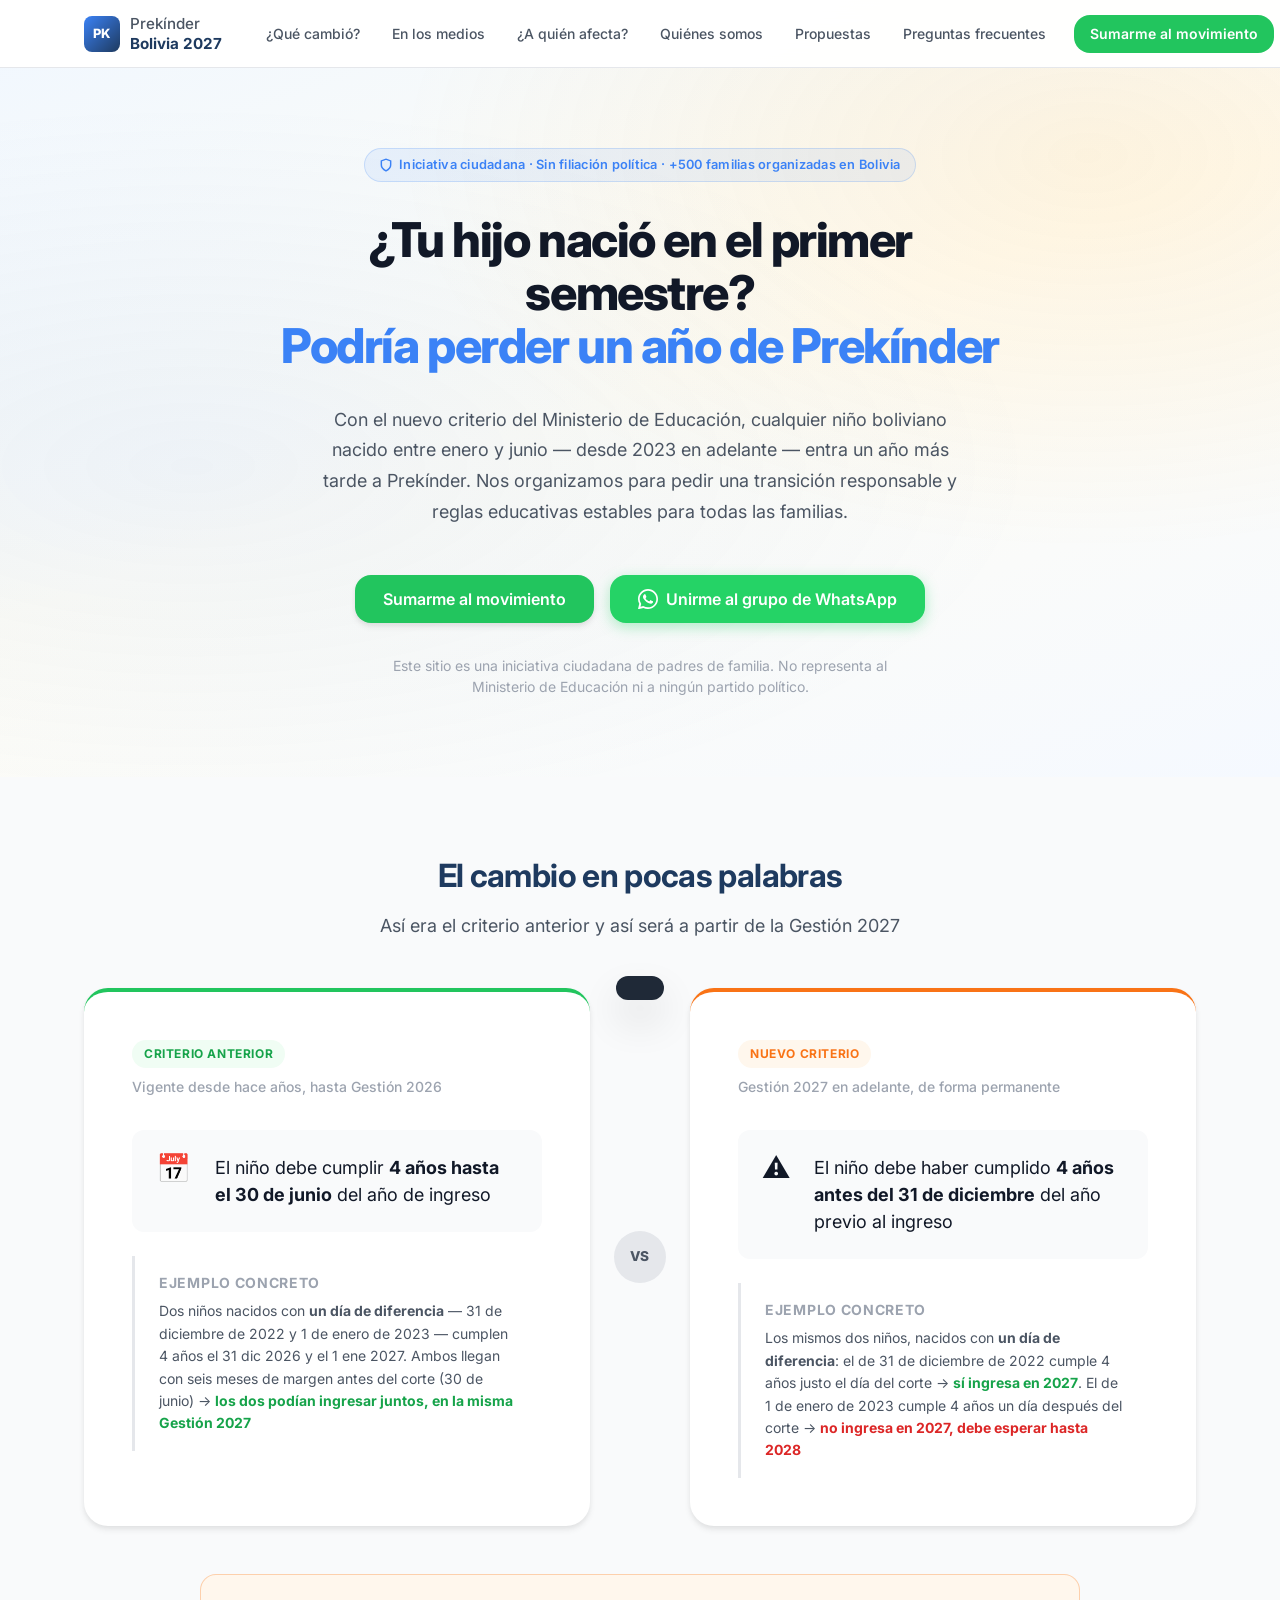
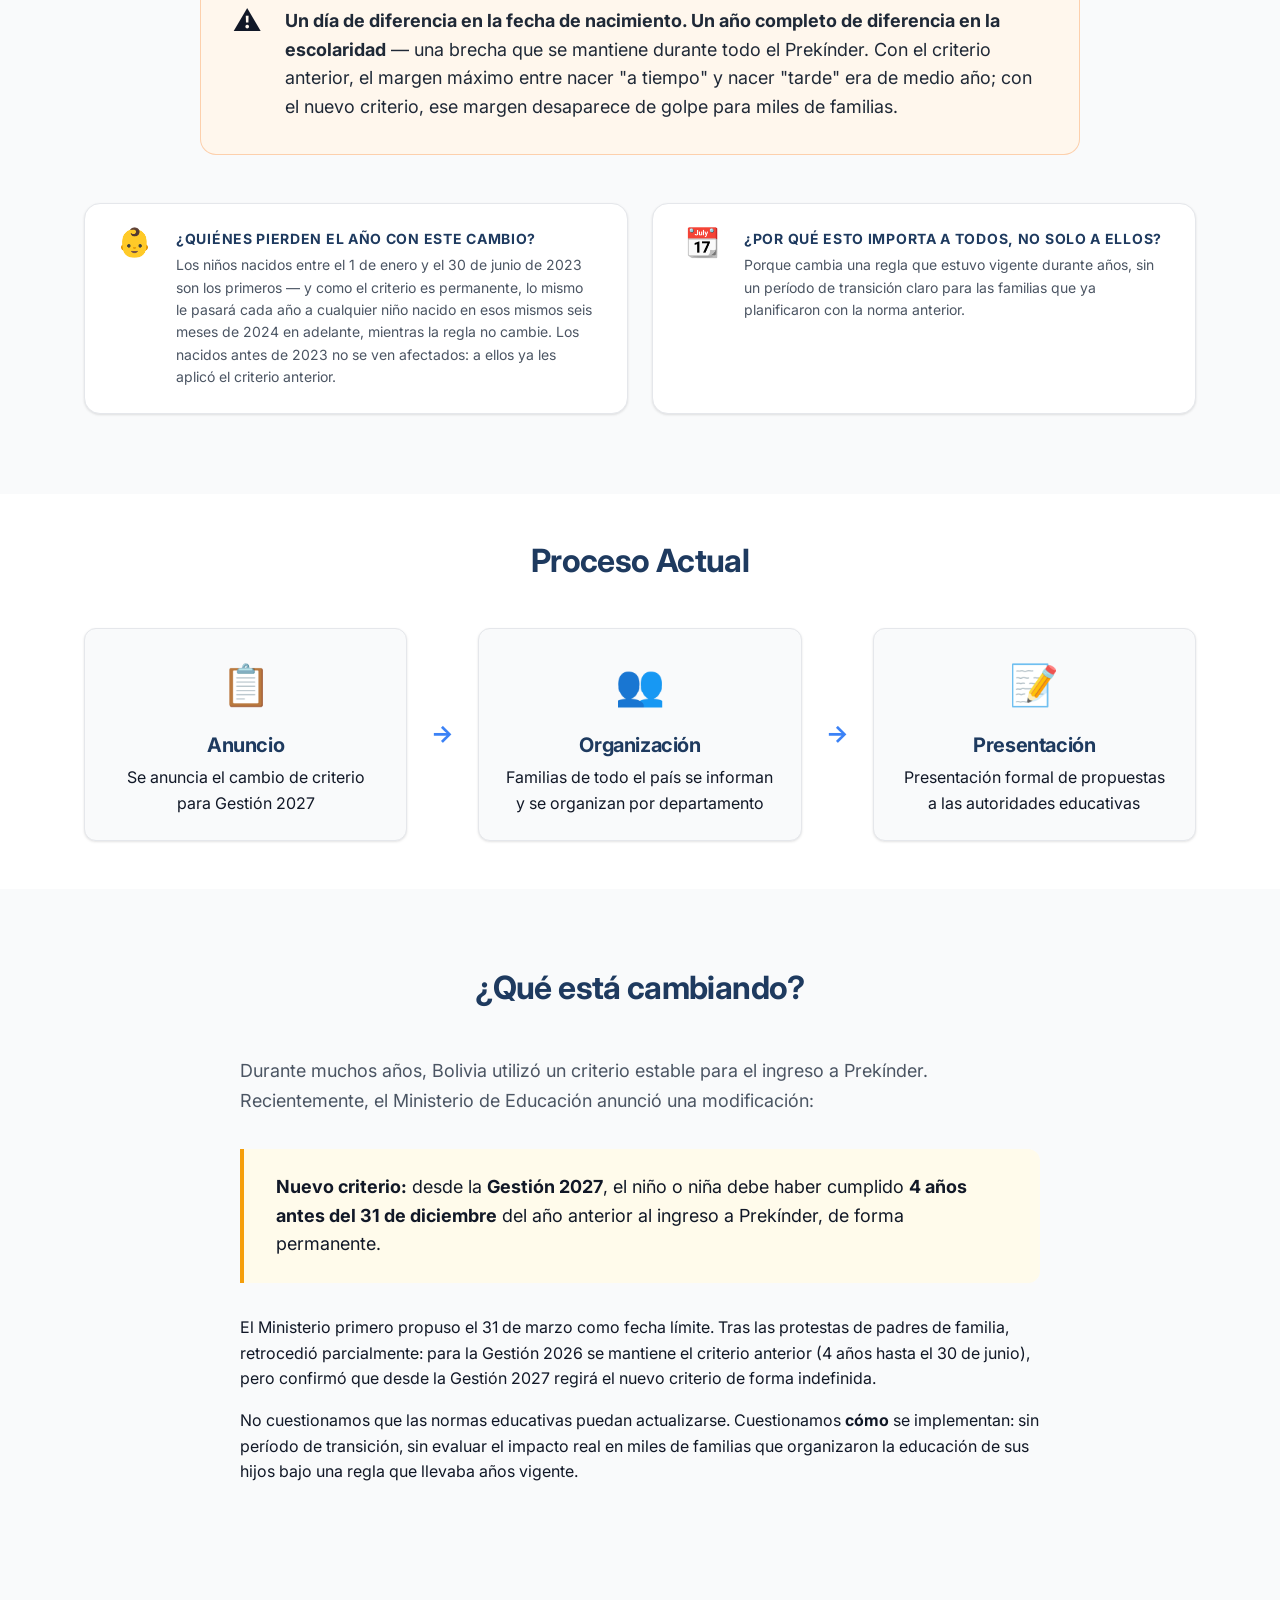
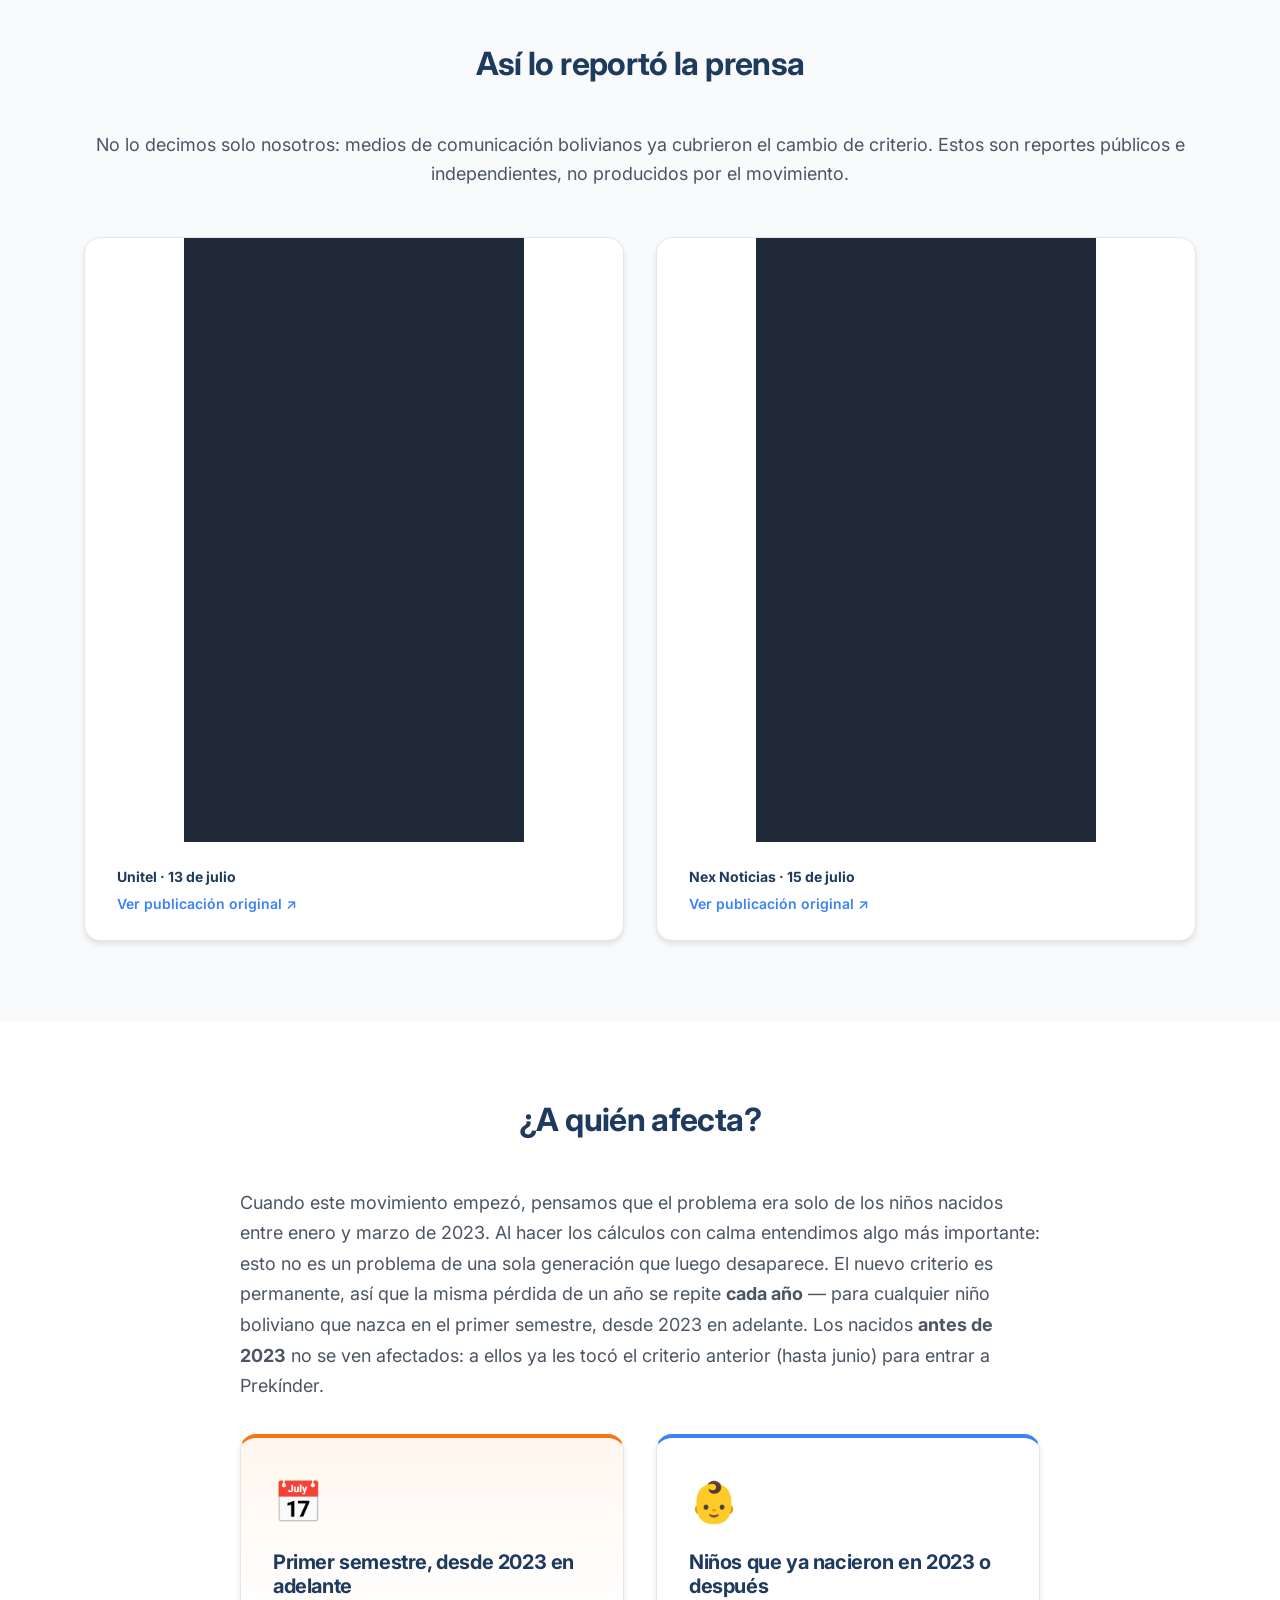
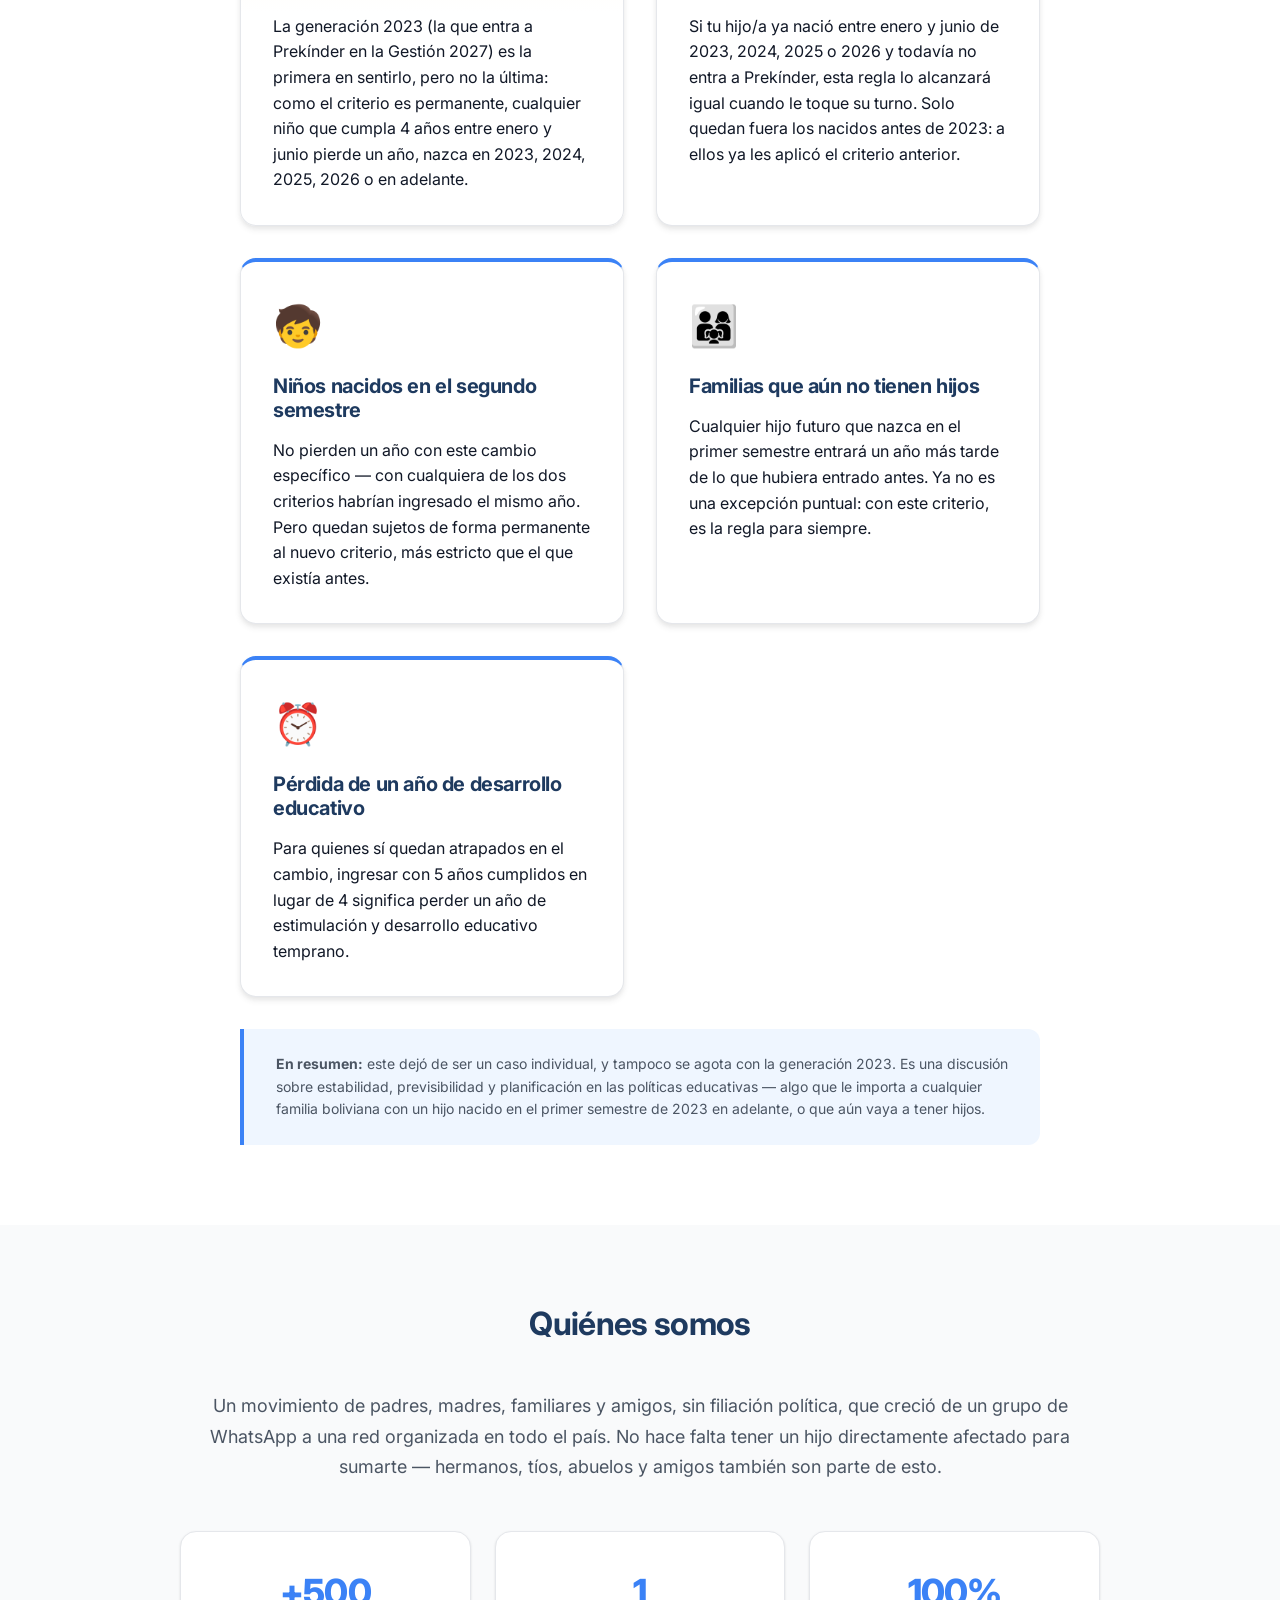
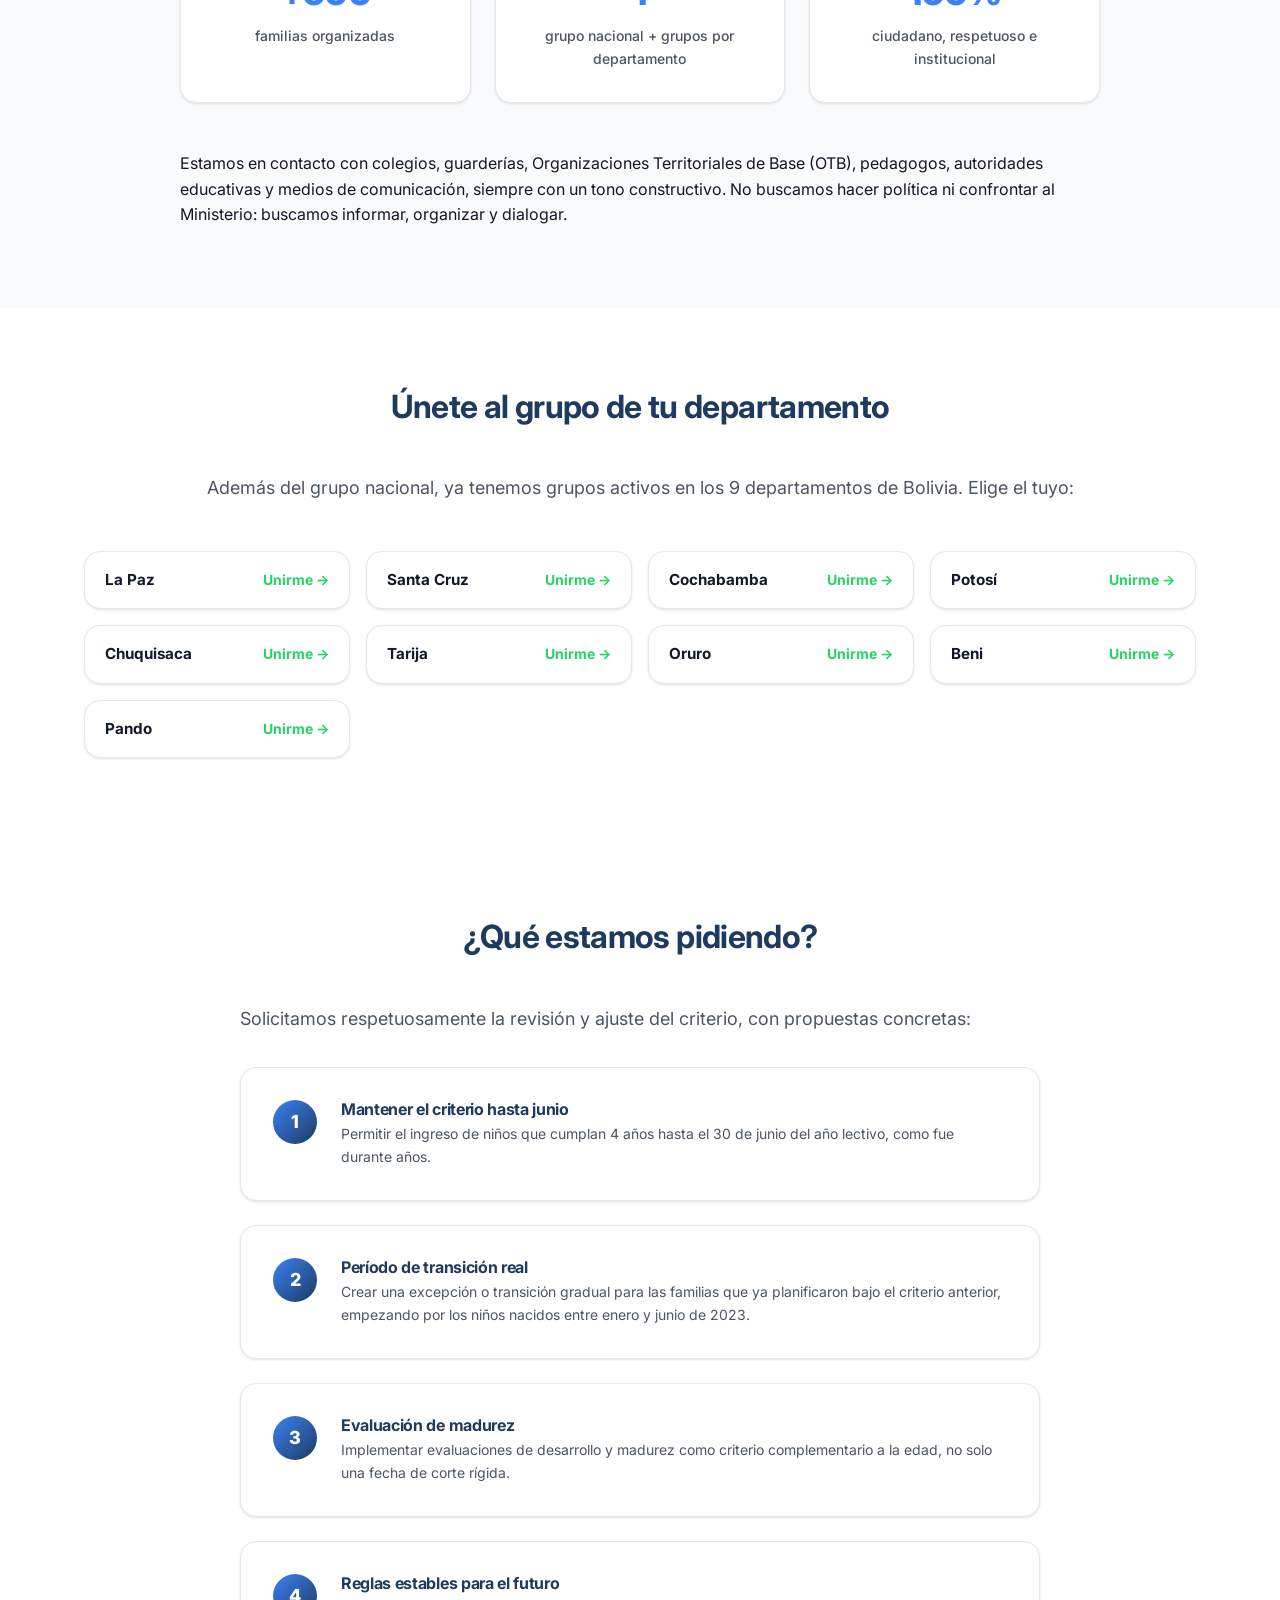
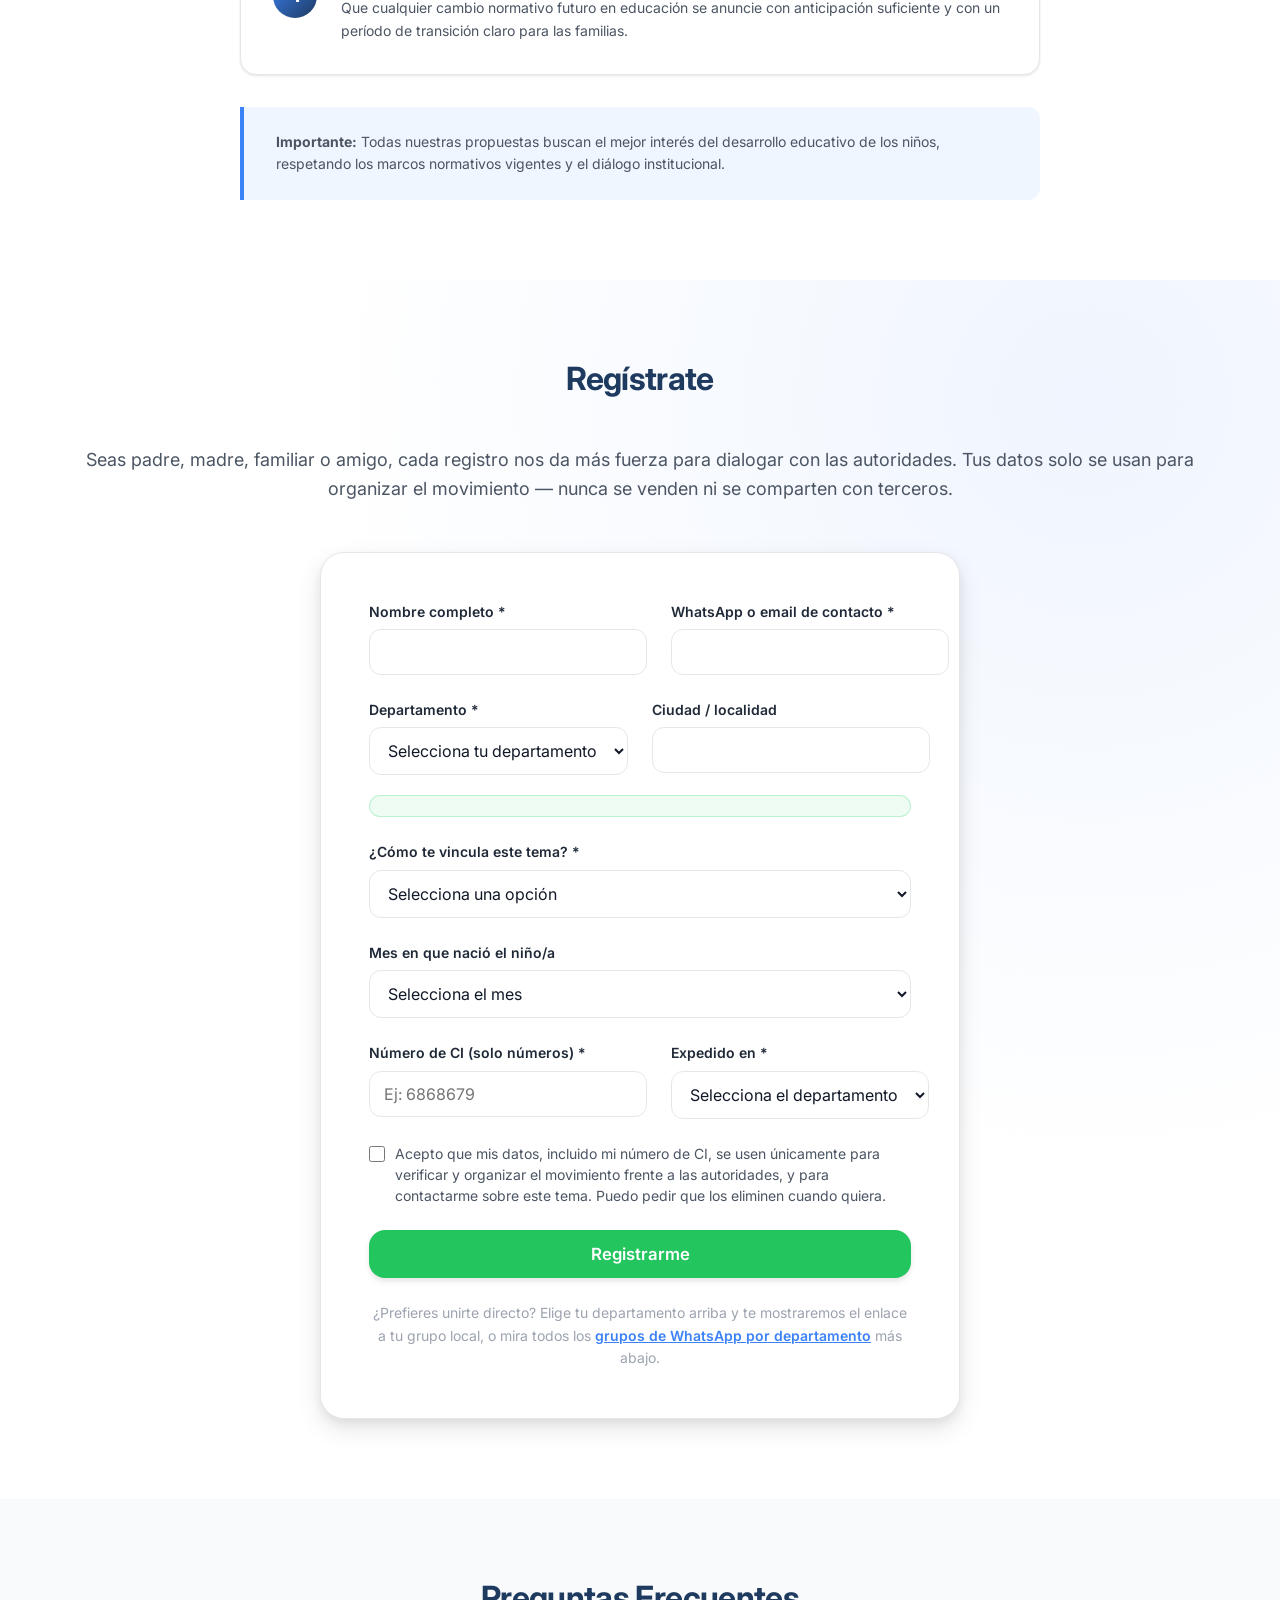
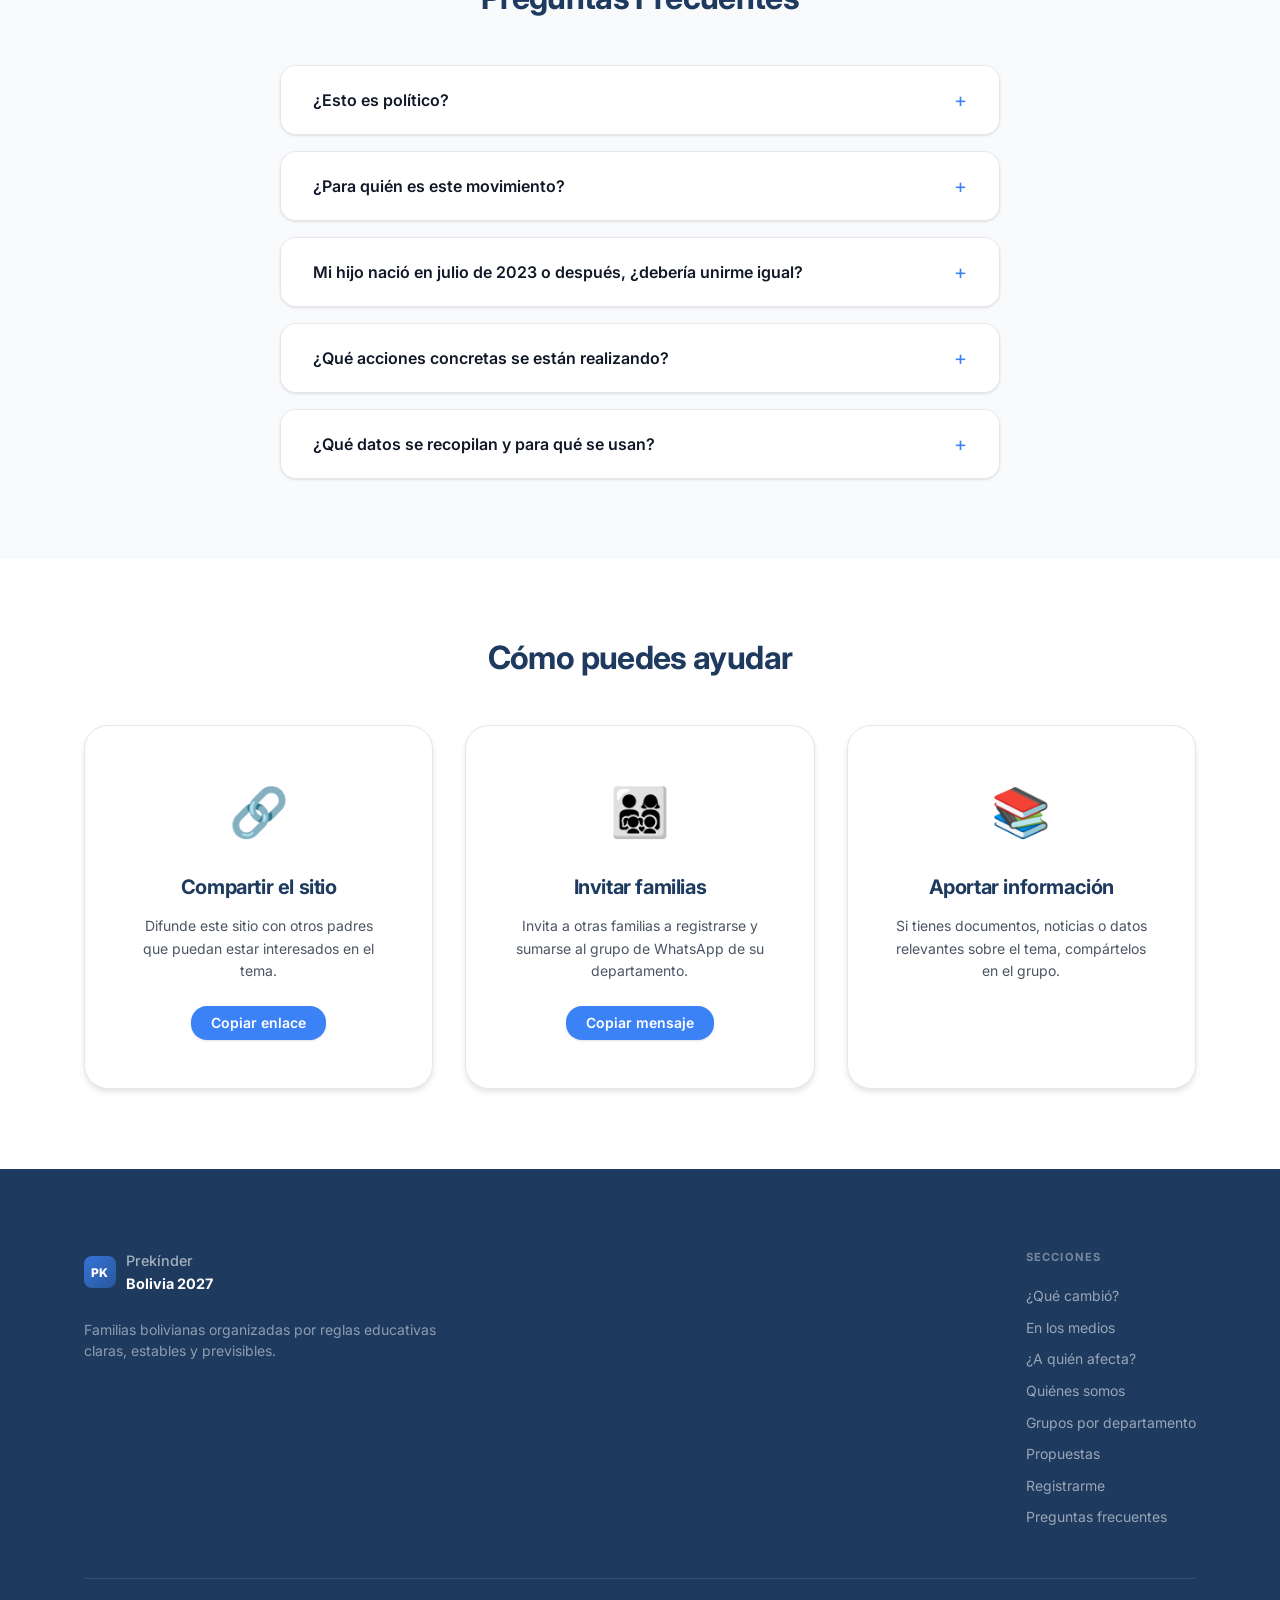
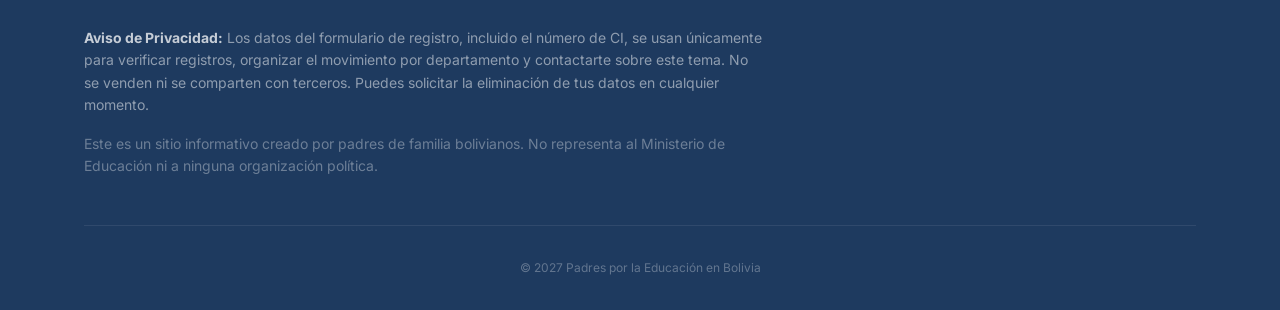
==== commit 5d450693: "Adding news of parents that are against the changes" ====
--- a/index.html
+++ b/index.html
@@ -269,6 +269,24 @@
                         </a>
                     </div>
                 </div>
+
+                <div class="media-card">
+                    <div class="media-embed media-embed--vertical">
+                        <iframe
+                            src="https://www.facebook.com/plugins/video.php?href=https%3A%2F%2Fwww.facebook.com%2Freel%2F871782198965834%2F&show_text=false"
+                            loading="lazy"
+                            allowfullscreen
+                            allow="autoplay; clipboard-write; encrypted-media; picture-in-picture; web-share"
+                            title="Entrevista a una madre de familia sobre el cambio de criterio de edad para Prekínder">
+                        </iframe>
+                    </div>
+                    <div class="media-caption">
+                        <p class="media-outlet">Nex Noticias · 15 de julio</p>
+                        <a href="https://www.facebook.com/reel/871782198965834/" target="_blank" rel="noopener noreferrer" class="media-source-link">
+                            Ver publicación original ↗
+                        </a>
+                    </div>
+                </div>
             </div>
         </div>
     </section>
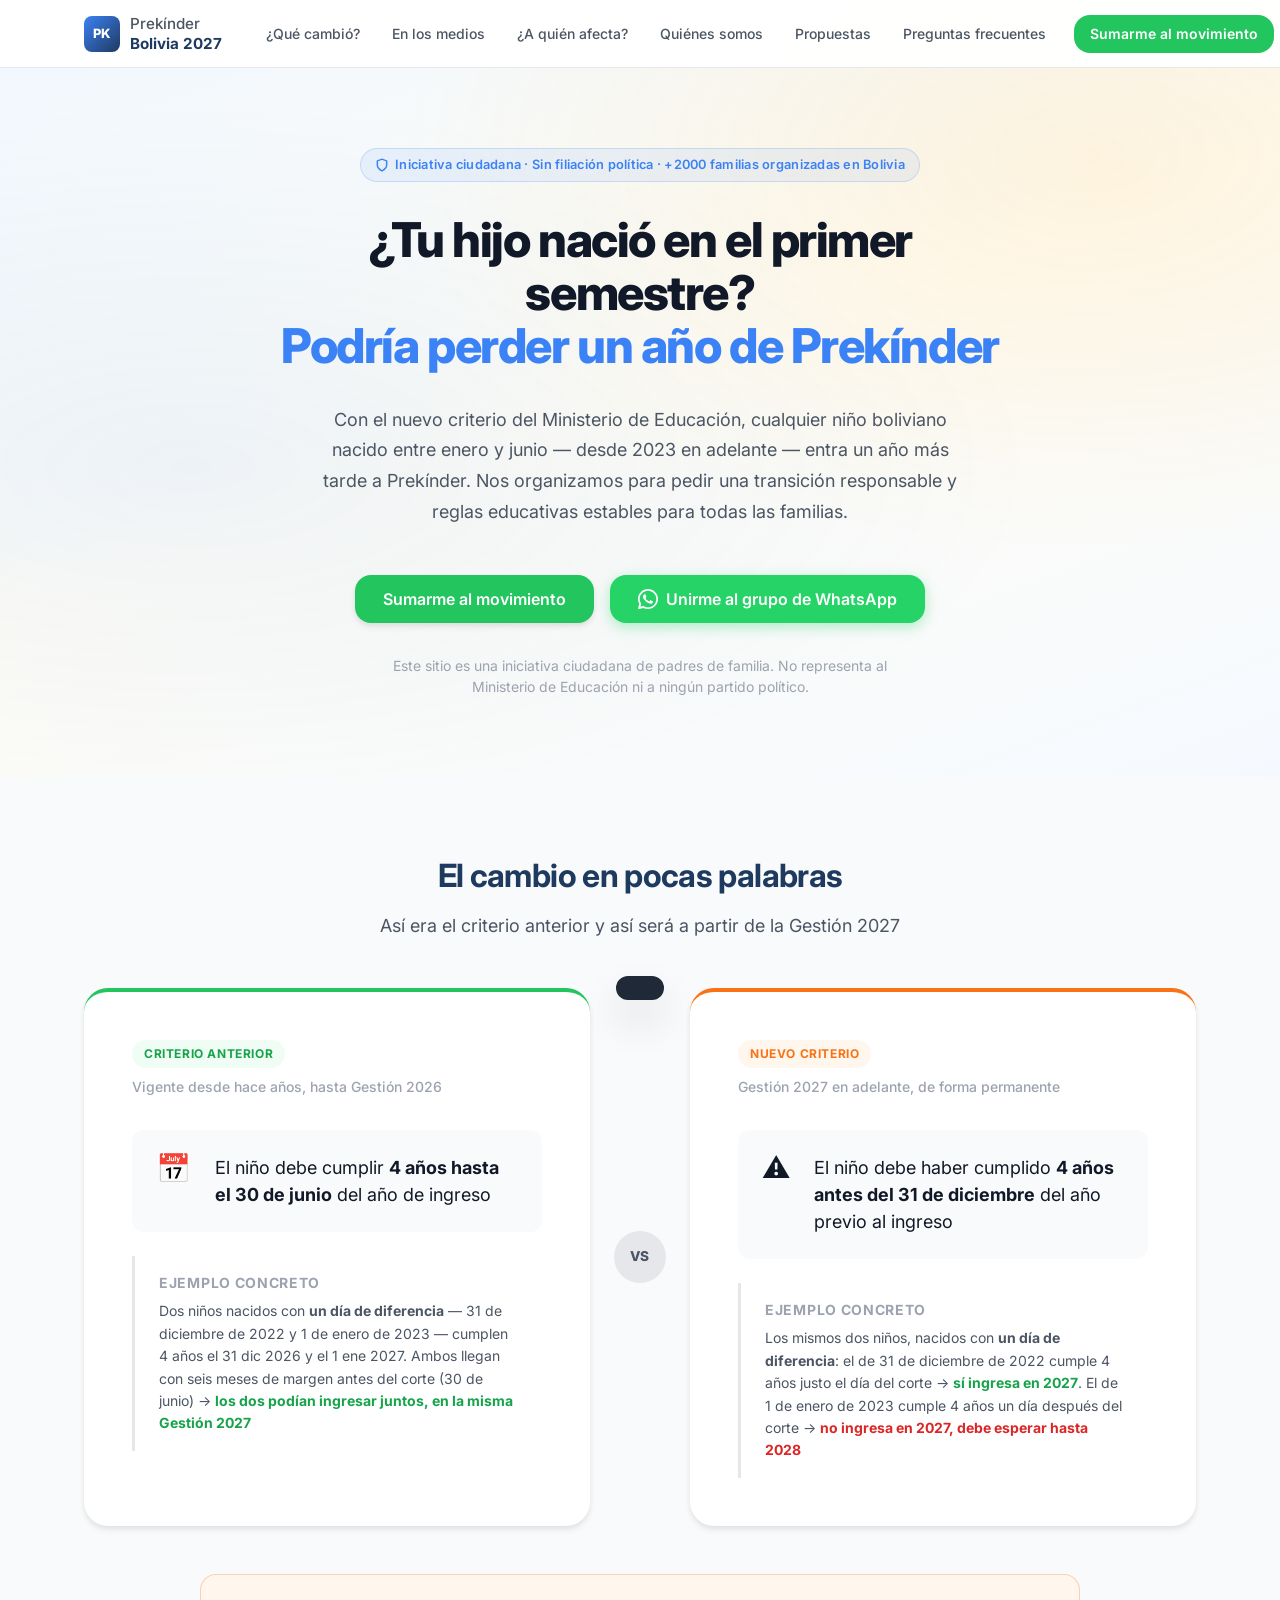
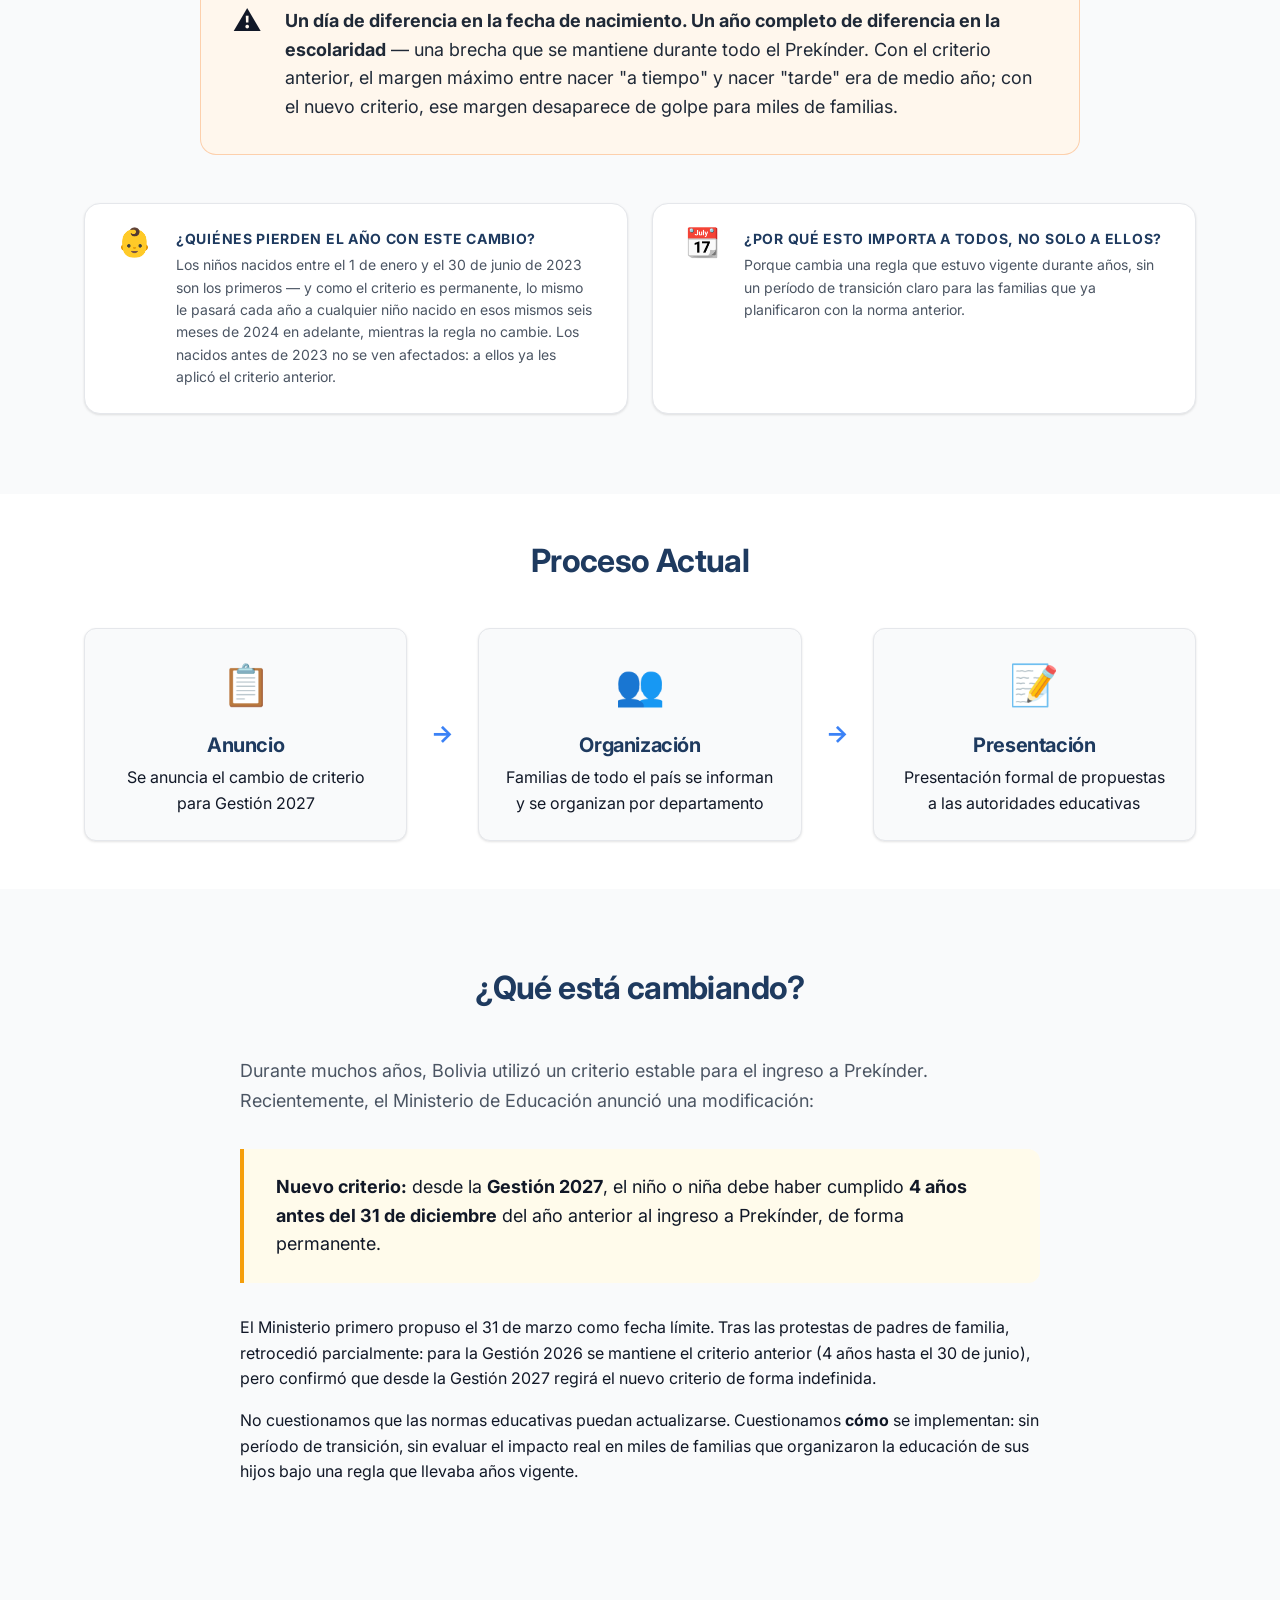
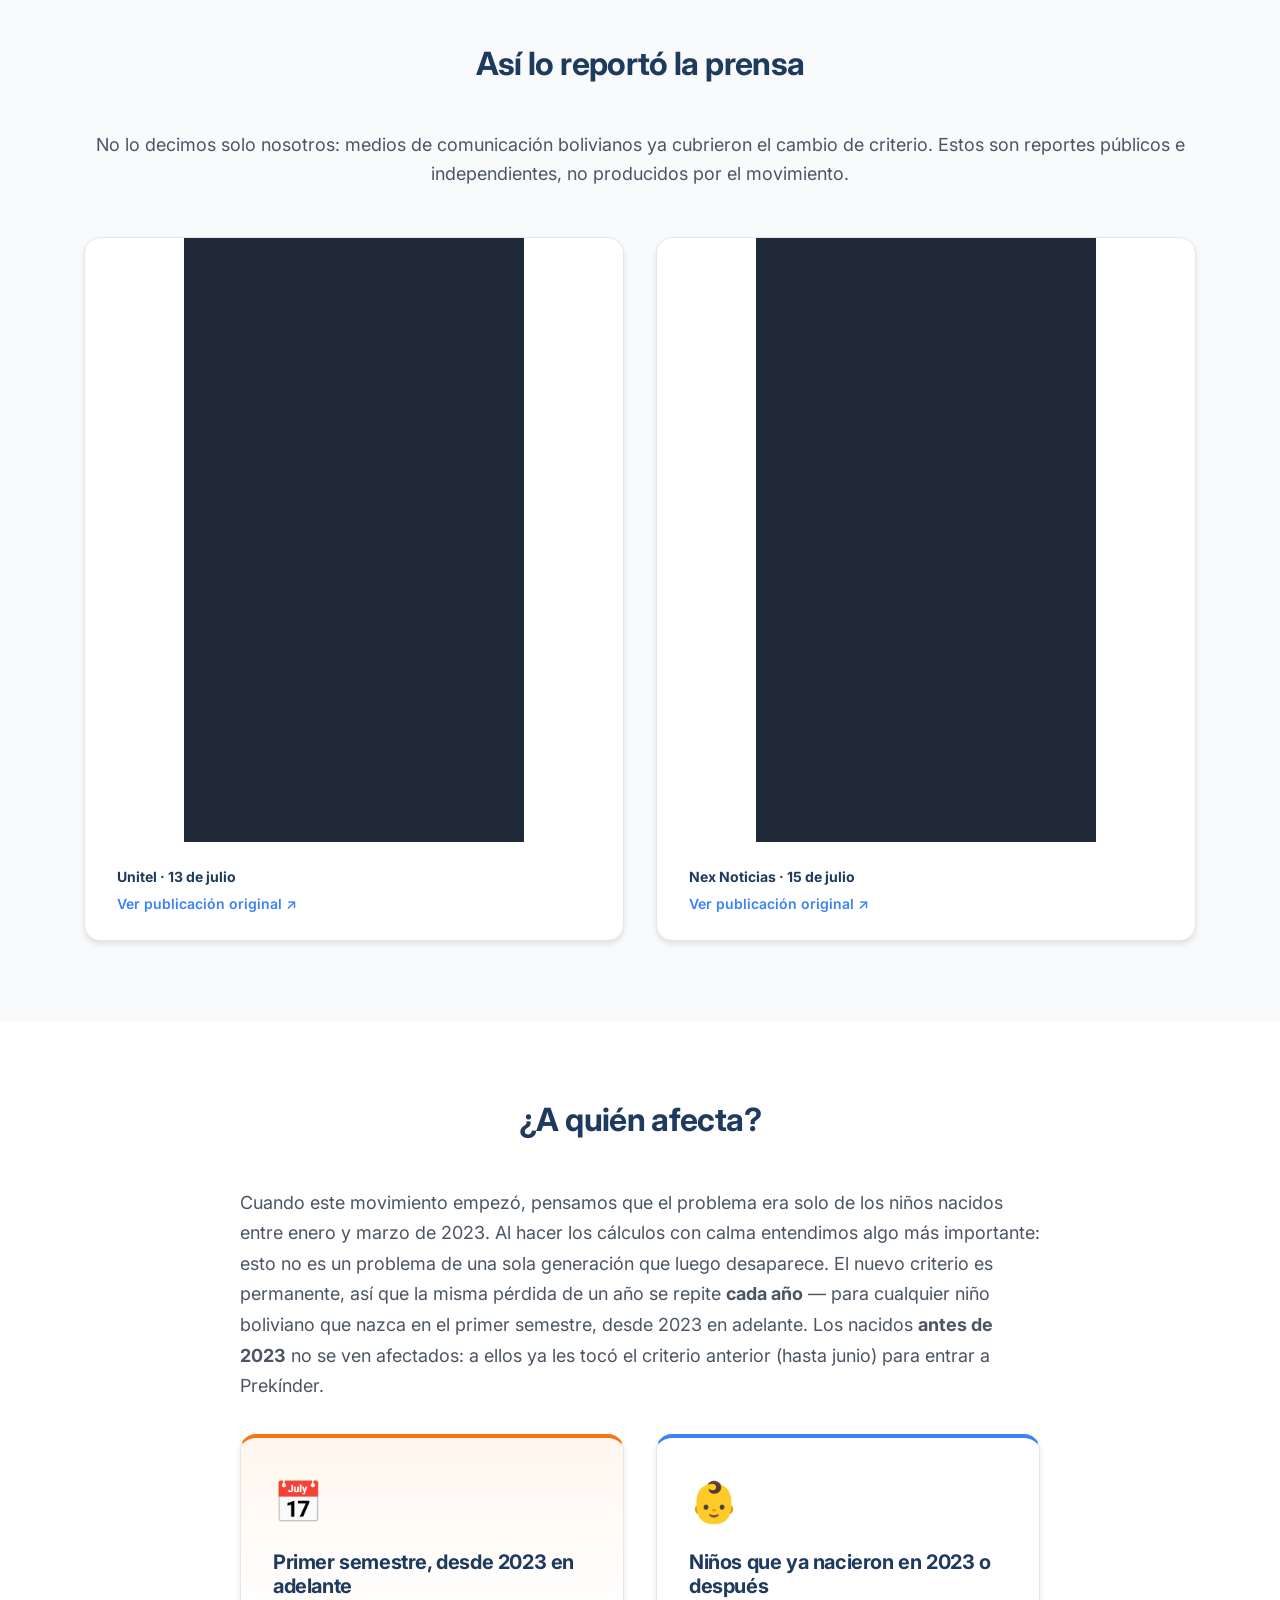
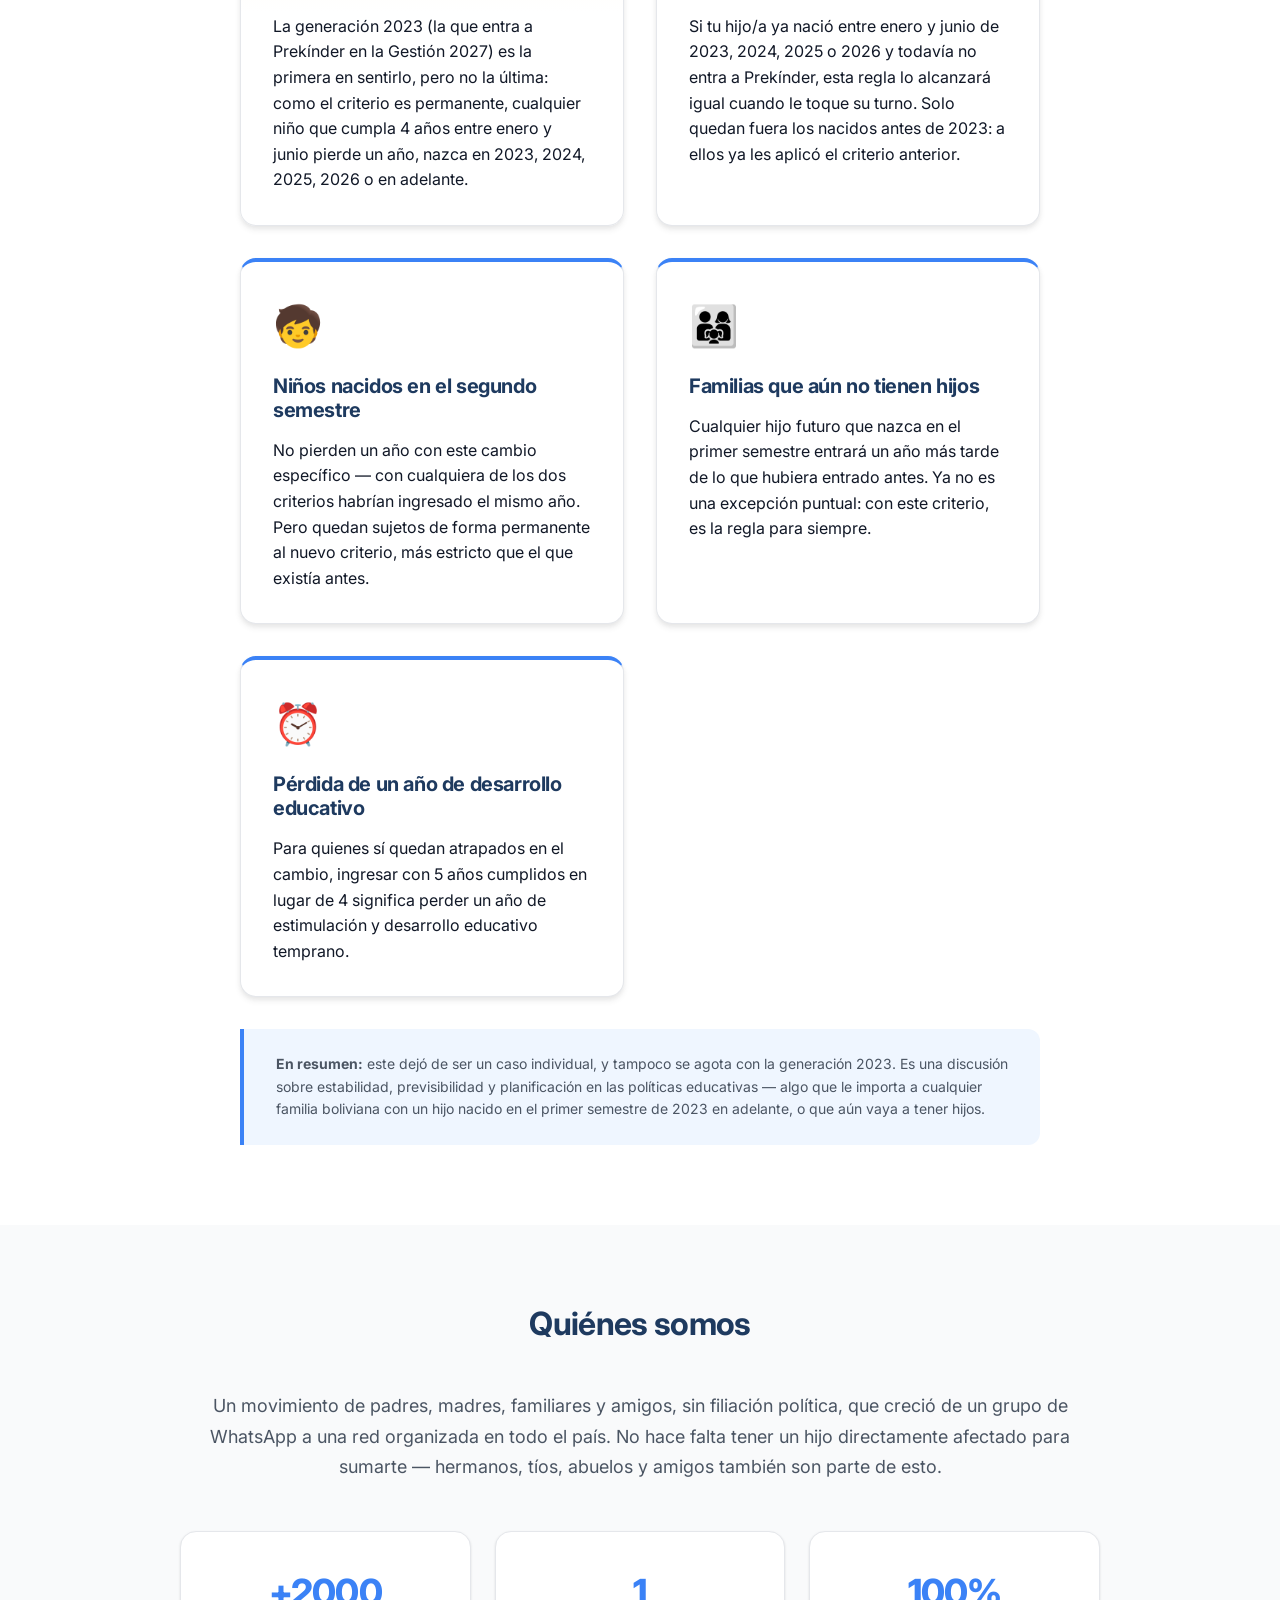
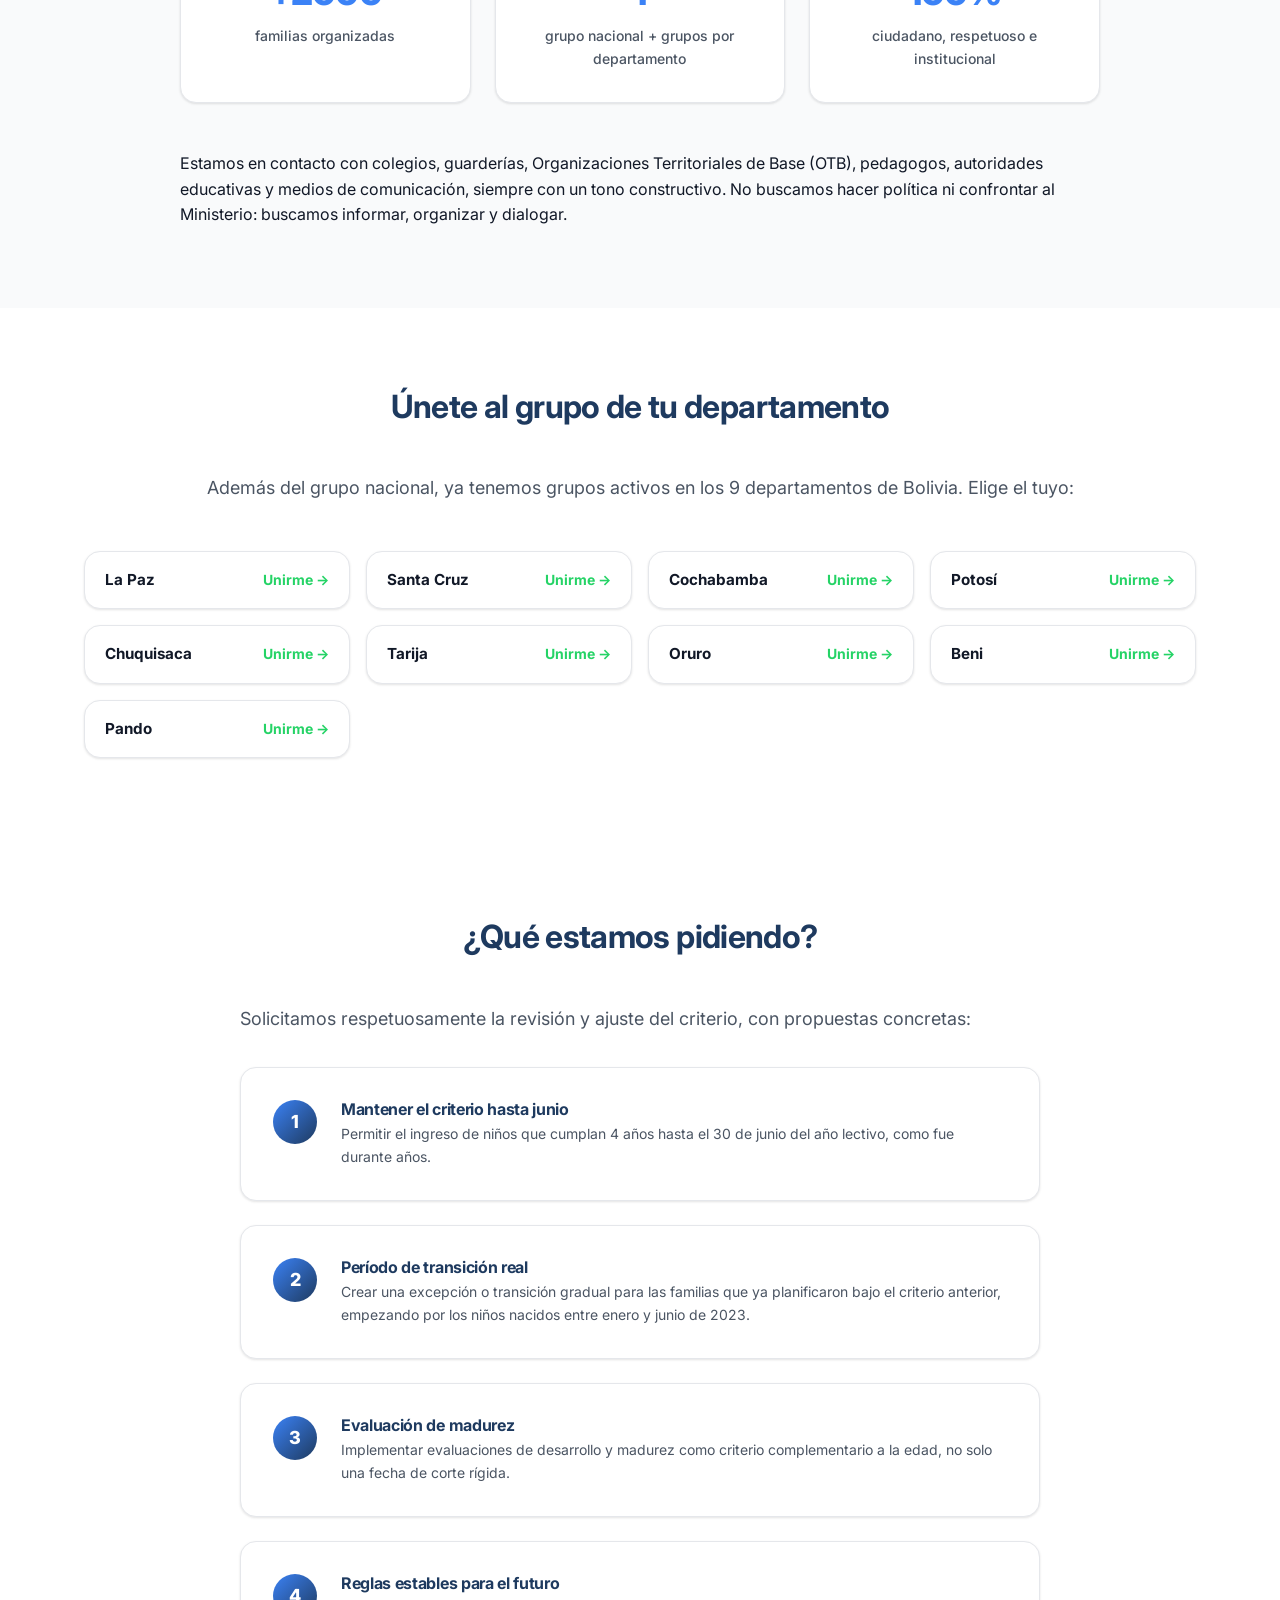
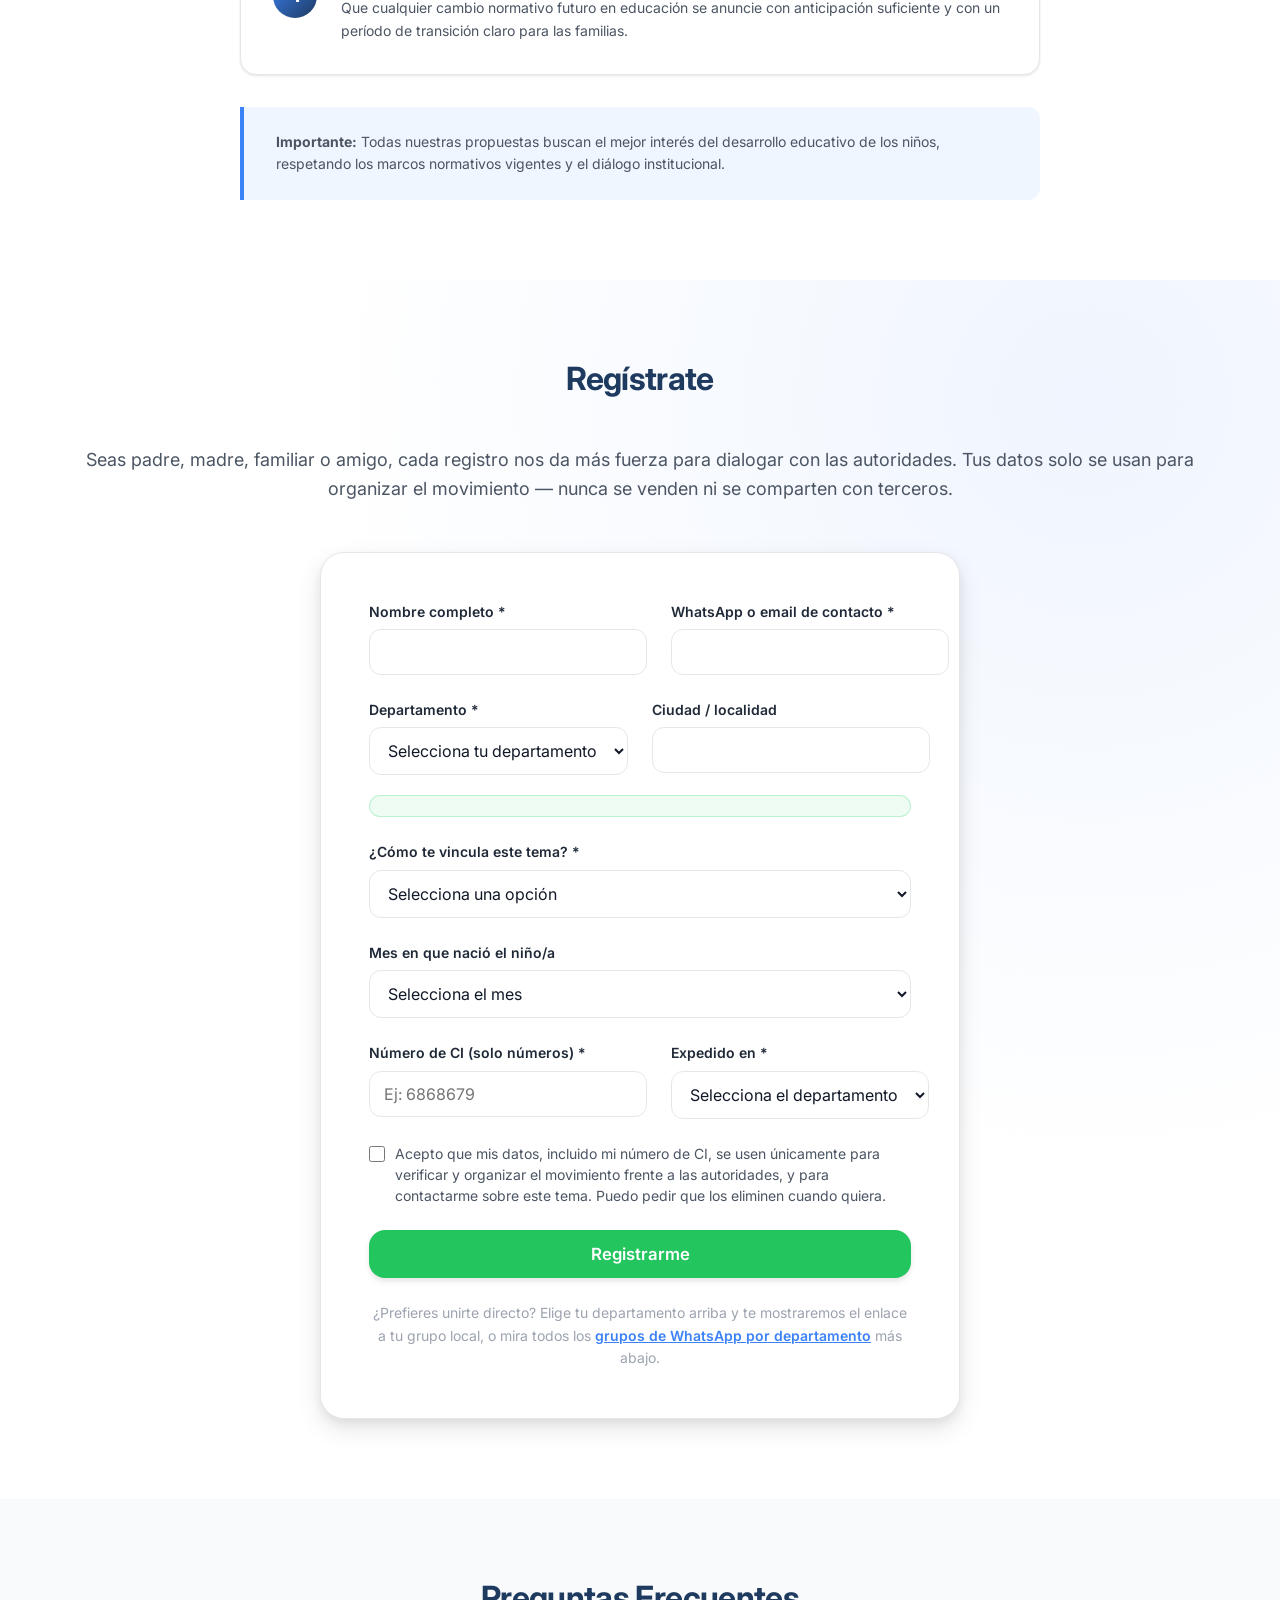
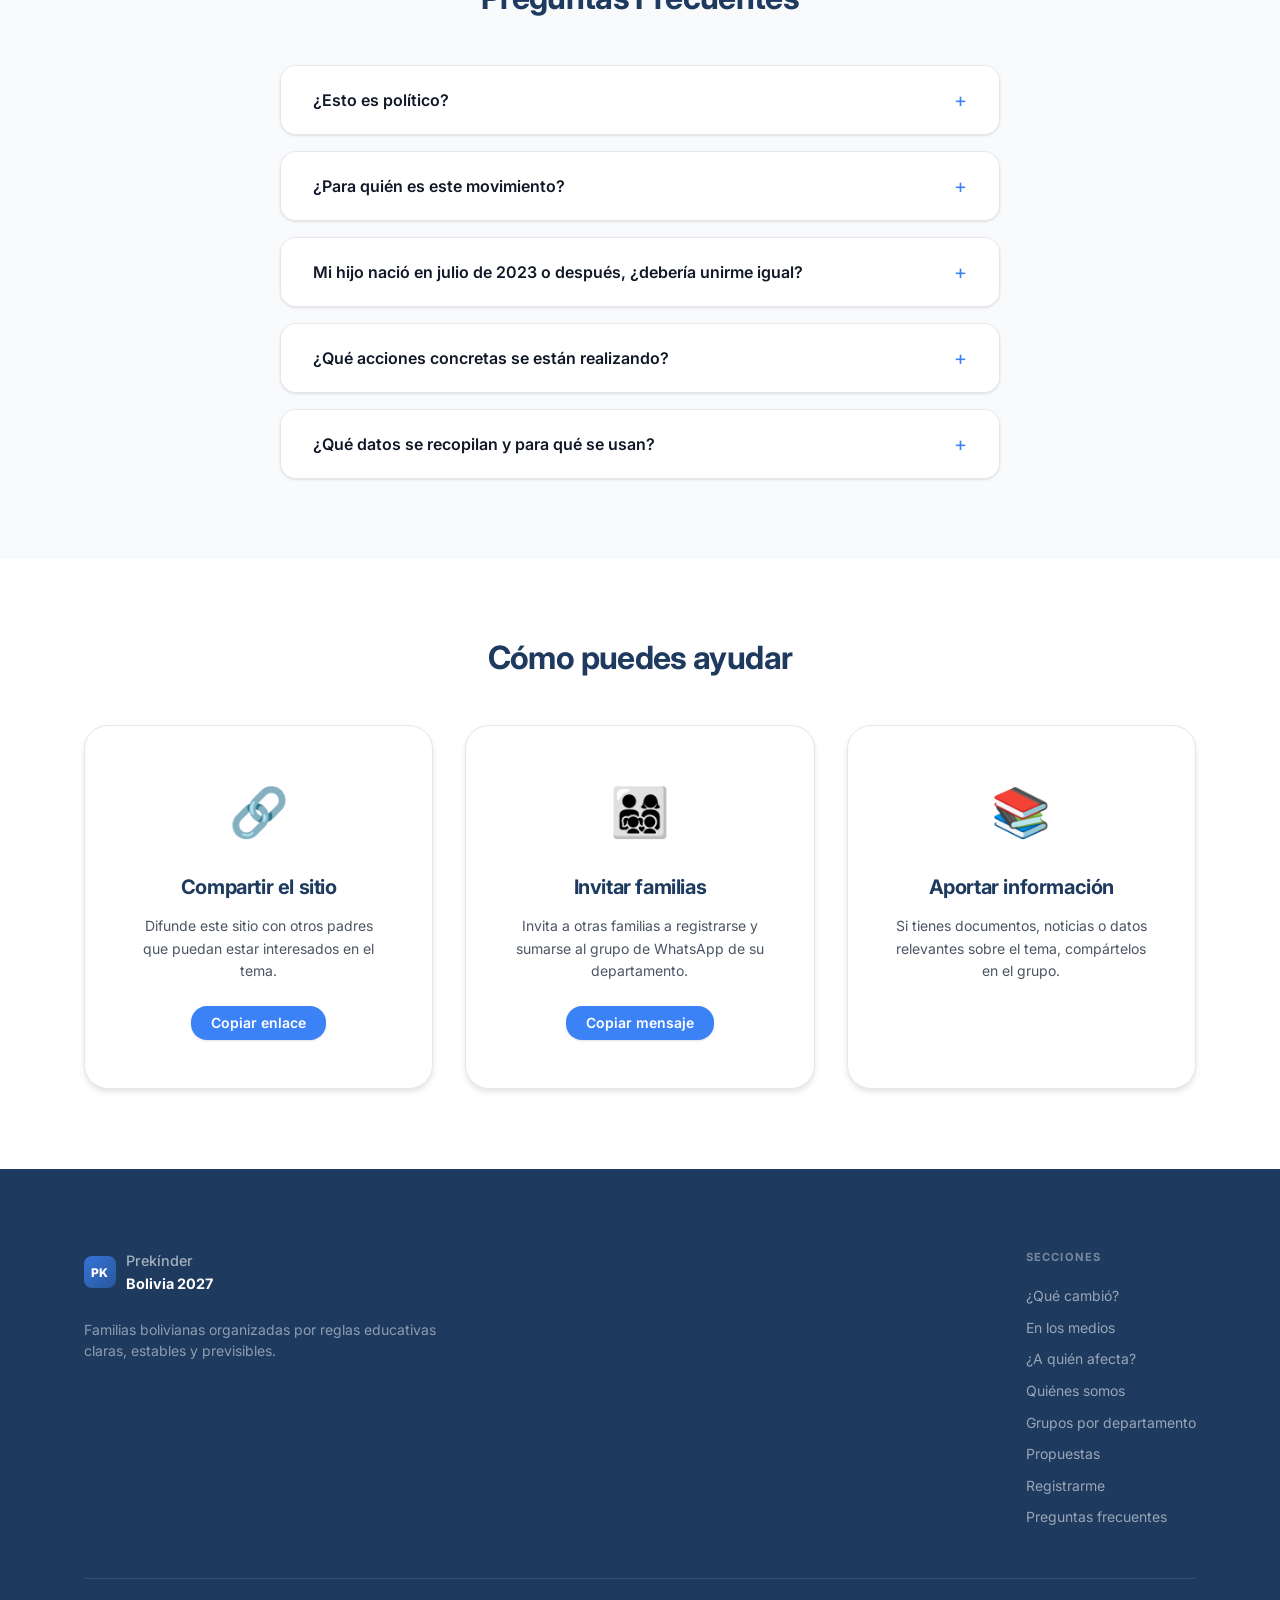
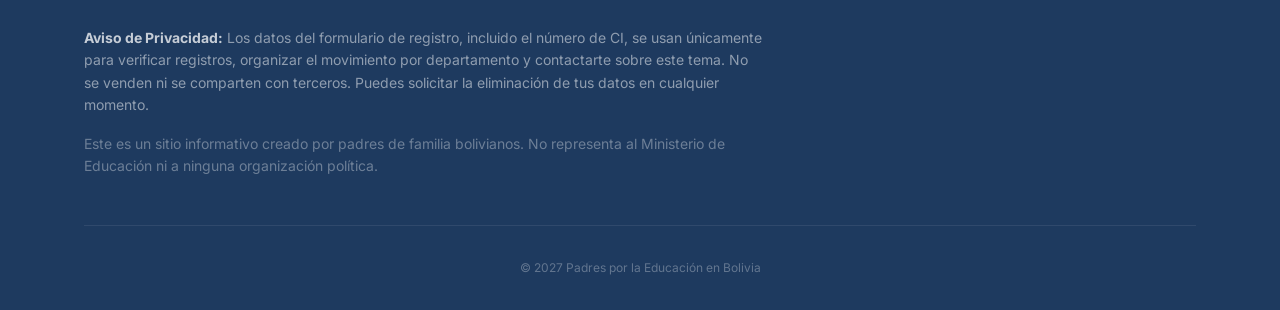
==== commit 359bc096: "increasing the familly number" ====
--- a/index.html
+++ b/index.html
@@ -7,7 +7,7 @@
 
     <!-- SEO -->
     <title>¿Tu hijo nació en el primer semestre? Podría perder un año de Prekínder — Prekínder Bolivia 2027</title>
-    <meta name="description" content="El Ministerio de Educación cambió el criterio de edad para Prekínder en Bolivia. Los niños nacidos entre enero y junio, desde 2023 en adelante, entran un año más tarde. Más de 500 familias ya se organizaron. Infórmate y súmate.">
+    <meta name="description" content="El Ministerio de Educación cambió el criterio de edad para Prekínder en Bolivia. Los niños nacidos entre enero y junio, desde 2023 en adelante, entran un año más tarde. Más de 2000 familias ya se organizaron. Infórmate y súmate.">
     <meta name="keywords" content="prekínder Bolivia 2027, criterio edad prekínder, educación inicial Bolivia, cambio prekínder, ministerio educación Bolivia, padres organizados Bolivia">
     <link rel="canonical" href="https://www.prekinderbolivia2027.info/">
 
@@ -15,7 +15,7 @@
     <meta property="og:type" content="website">
     <meta property="og:url" content="https://www.prekinderbolivia2027.info/">
     <meta property="og:title" content="¿Tu hijo nació en el primer semestre? Podría perder un año de Prekínder">
-    <meta property="og:description" content="El Ministerio de Educación cambió el criterio de edad. Miles de niños bolivianos nacidos entre enero y junio entrarán un año más tarde a Prekínder. +500 familias ya se organizaron — infórmate y súmate.">
+    <meta property="og:description" content="El Ministerio de Educación cambió el criterio de edad. Miles de niños bolivianos nacidos entre enero y junio entrarán un año más tarde a Prekínder. +2000 familias ya se organizaron — infórmate y súmate.">
     <meta property="og:image" content="https://www.prekinderbolivia2027.info/og-image.png">
     <meta property="og:locale" content="es_BO">
     <meta property="og:site_name" content="Prekínder Bolivia 2027">
@@ -23,7 +23,7 @@
     <!-- Twitter Card -->
     <meta name="twitter:card" content="summary_large_image">
     <meta name="twitter:title" content="¿Tu hijo nació en el primer semestre? Podría perder un año de Prekínder">
-    <meta name="twitter:description" content="El nuevo criterio de edad del Ministerio de Educación hace que miles de niños bolivianos entren un año más tarde a Prekínder. Más de 500 familias ya se organizaron.">
+    <meta name="twitter:description" content="El nuevo criterio de edad del Ministerio de Educación hace que miles de niños bolivianos entren un año más tarde a Prekínder. Más de 2000 familias ya se organizaron.">
     <meta name="twitter:image" content="https://www.prekinderbolivia2027.info/og-image.png">
 
     <!-- Google Fonts: Inter -->
@@ -76,7 +76,7 @@
         <div class="container hero-inner">
             <div class="hero-badge">
                 <svg width="14" height="14" viewBox="0 0 24 24" fill="none" stroke="currentColor" stroke-width="2.5" aria-hidden="true"><path d="M12 22s8-4 8-10V5l-8-3-8 3v7c0 6 8 10 8 10z"/></svg>
-                Iniciativa ciudadana · Sin filiación política · +500 familias organizadas en Bolivia
+                Iniciativa ciudadana · Sin filiación política · +2000 familias organizadas en Bolivia
             </div>
 
             <h1 class="hero-title">
@@ -373,7 +373,7 @@
 
                 <div class="stats-grid">
                     <div class="stat-card">
-                        <span class="stat-number">+500</span>
+                        <span class="stat-number">+2000</span>
                         <span class="stat-label">familias organizadas</span>
                     </div>
                     <div class="stat-card">
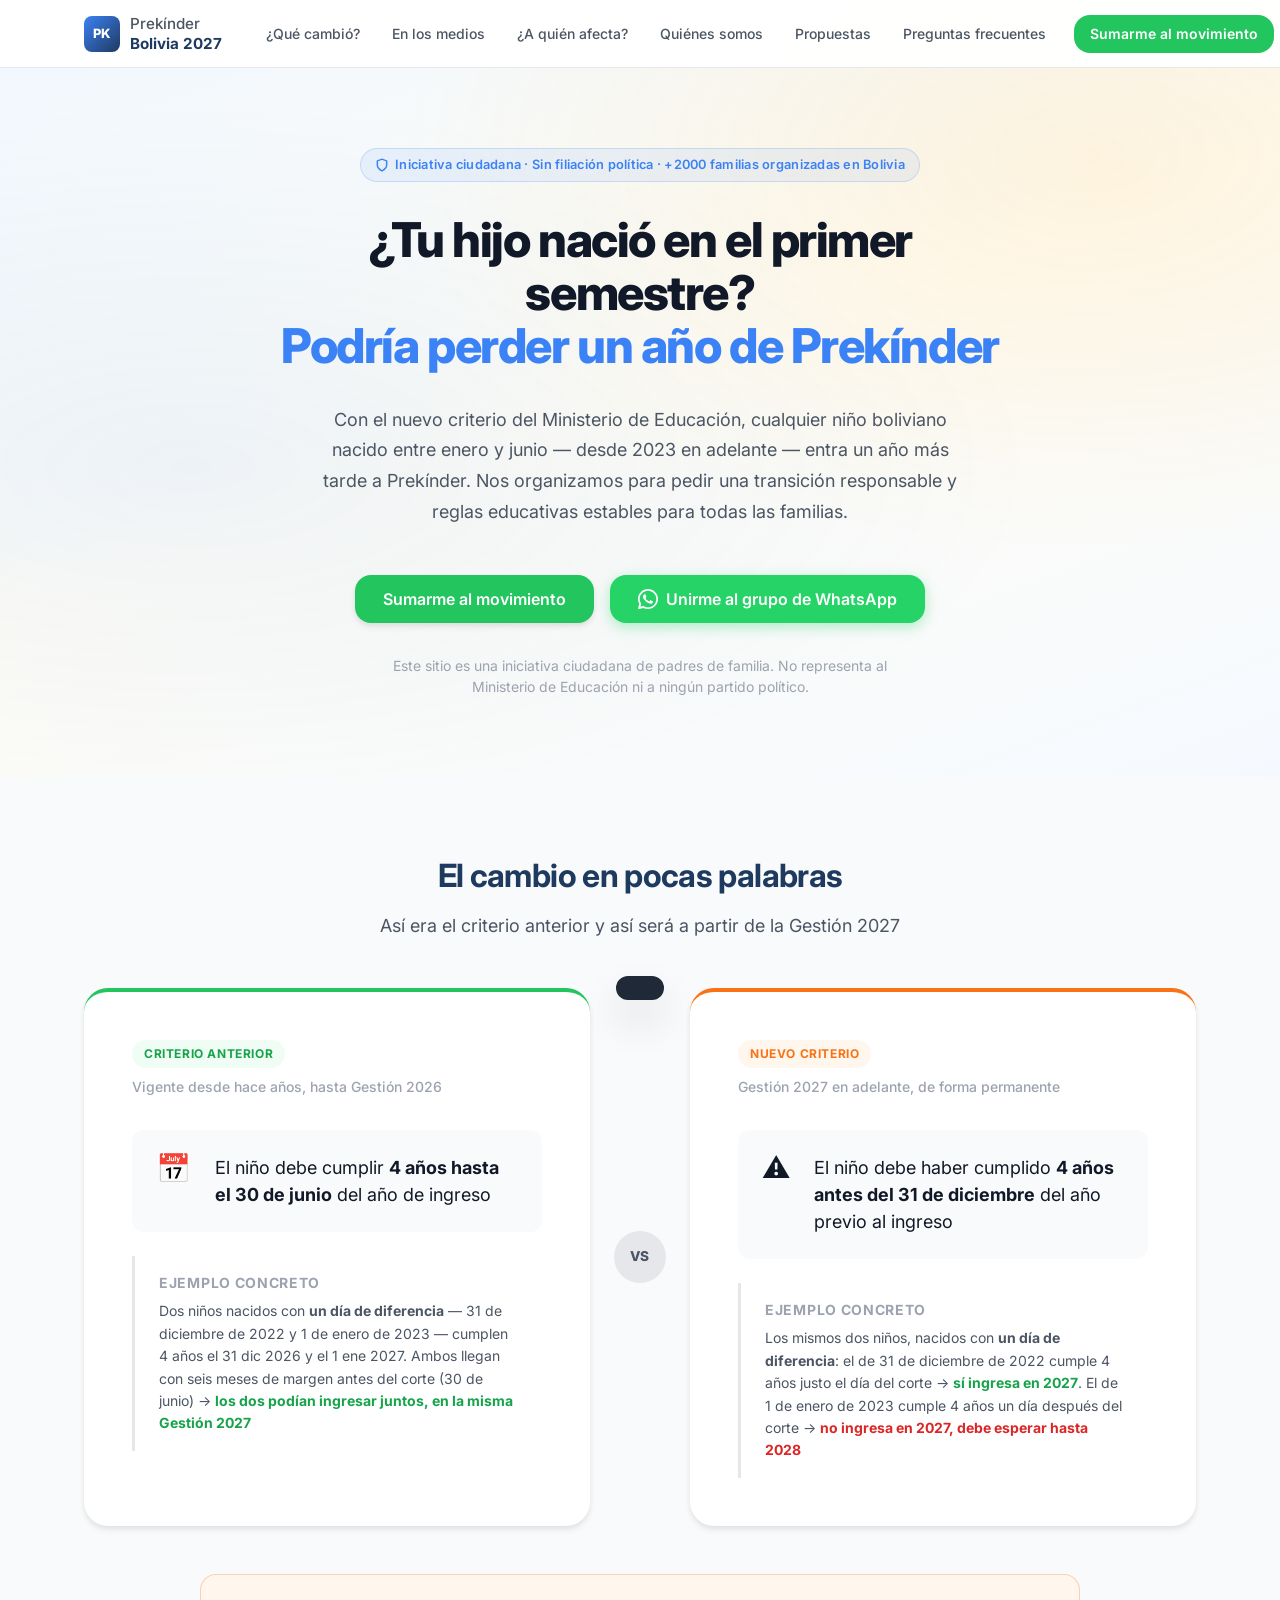
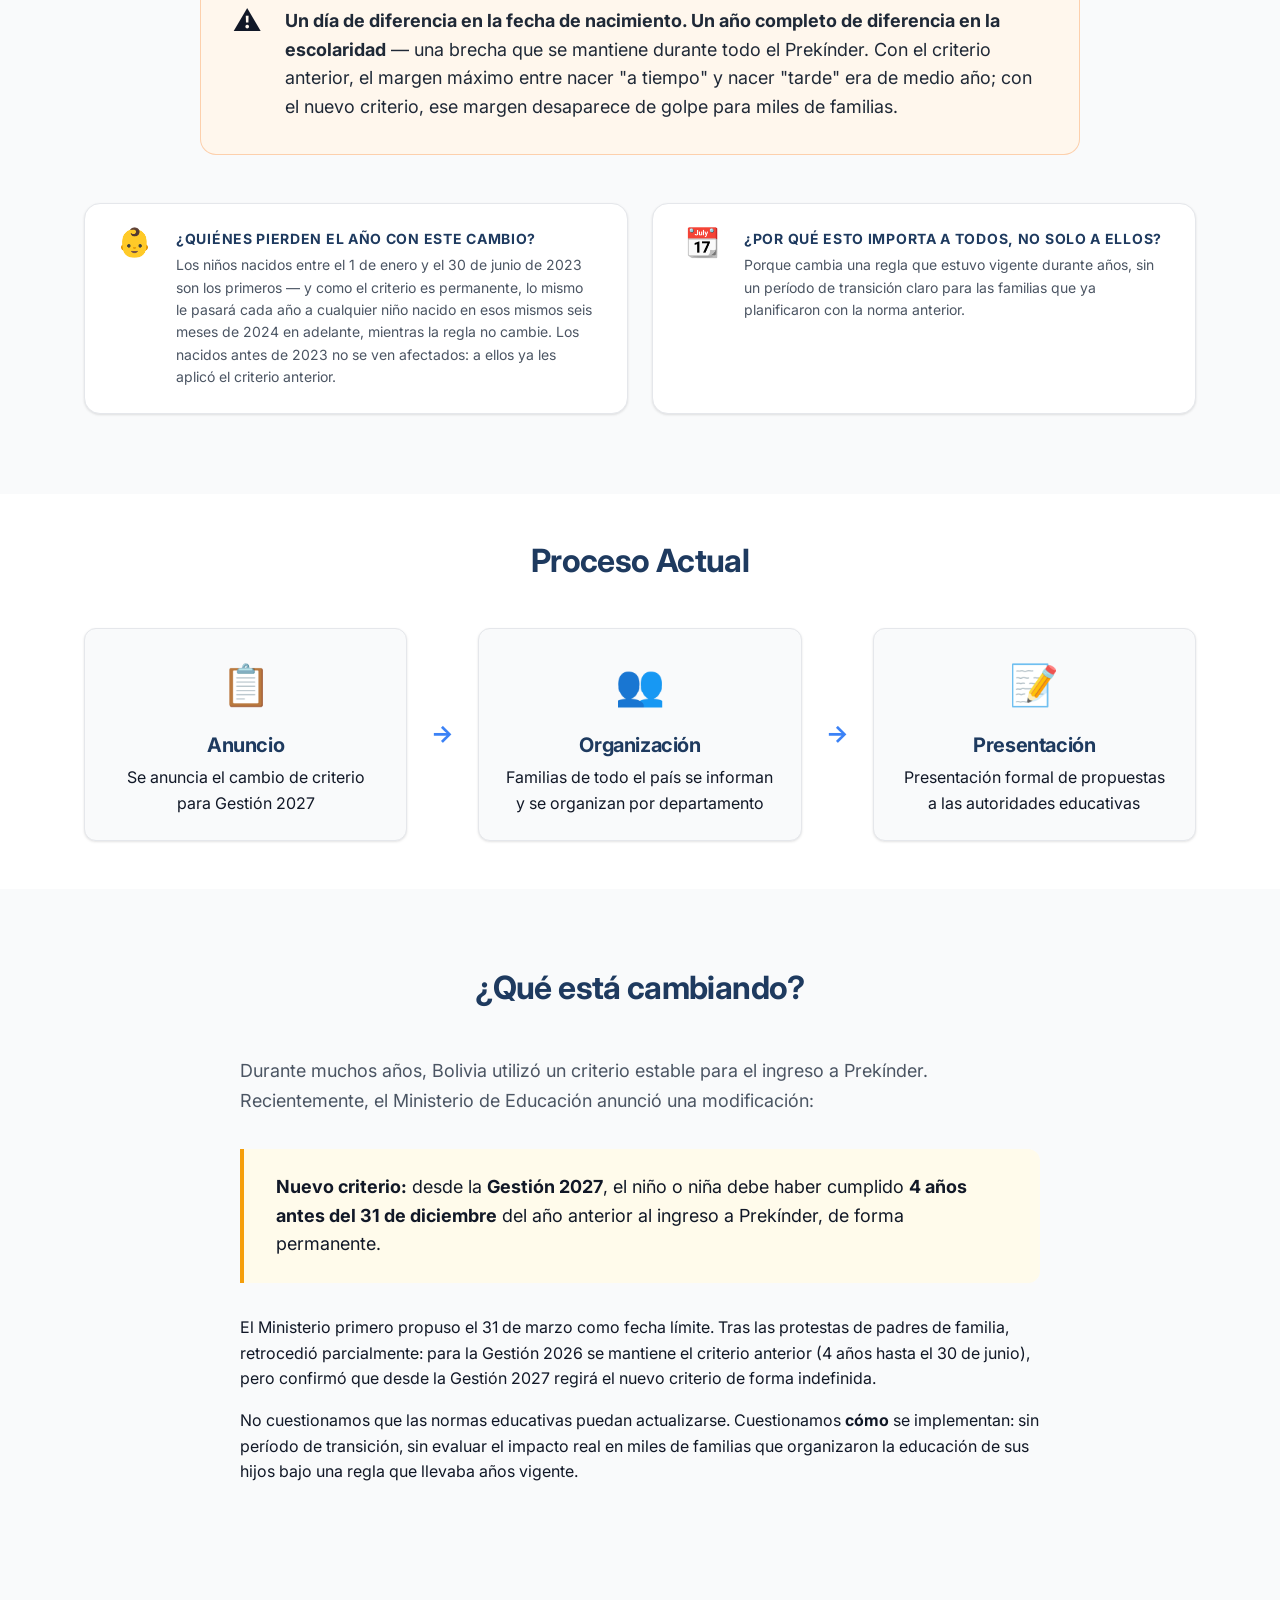
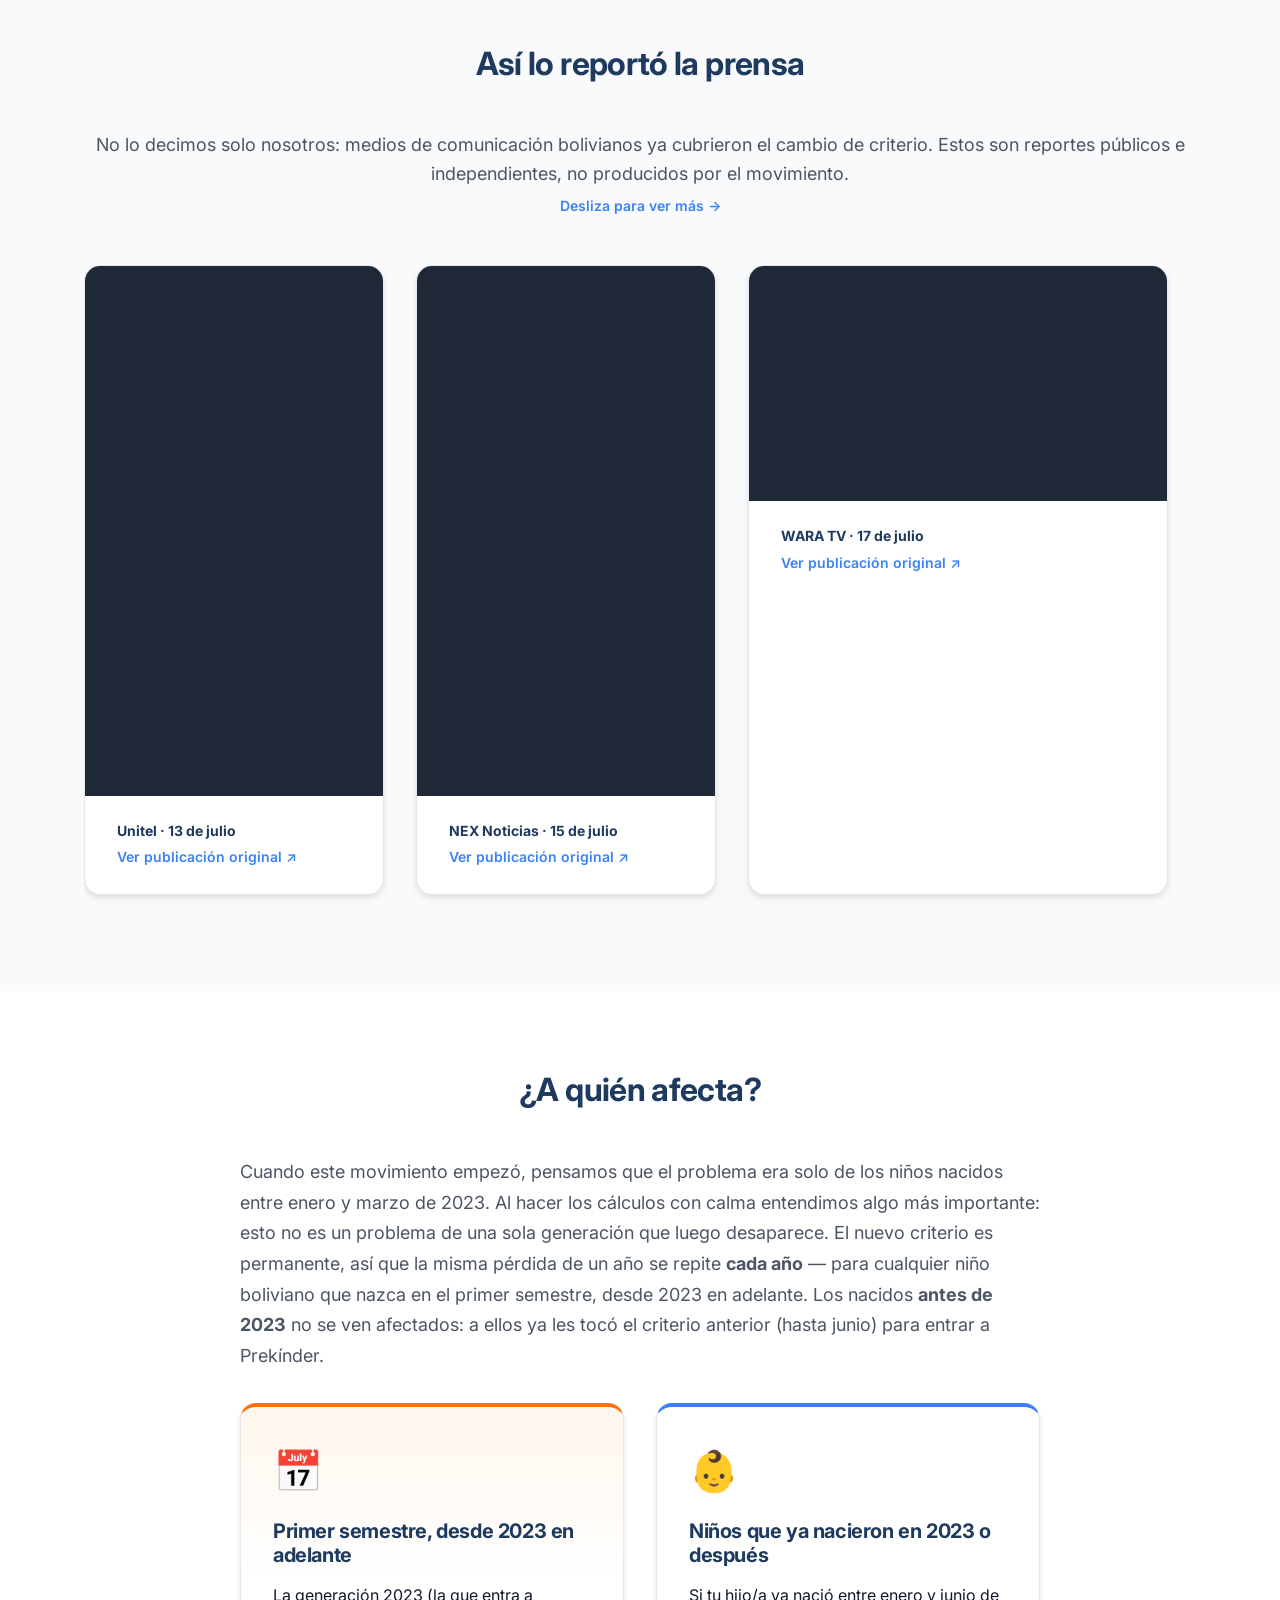
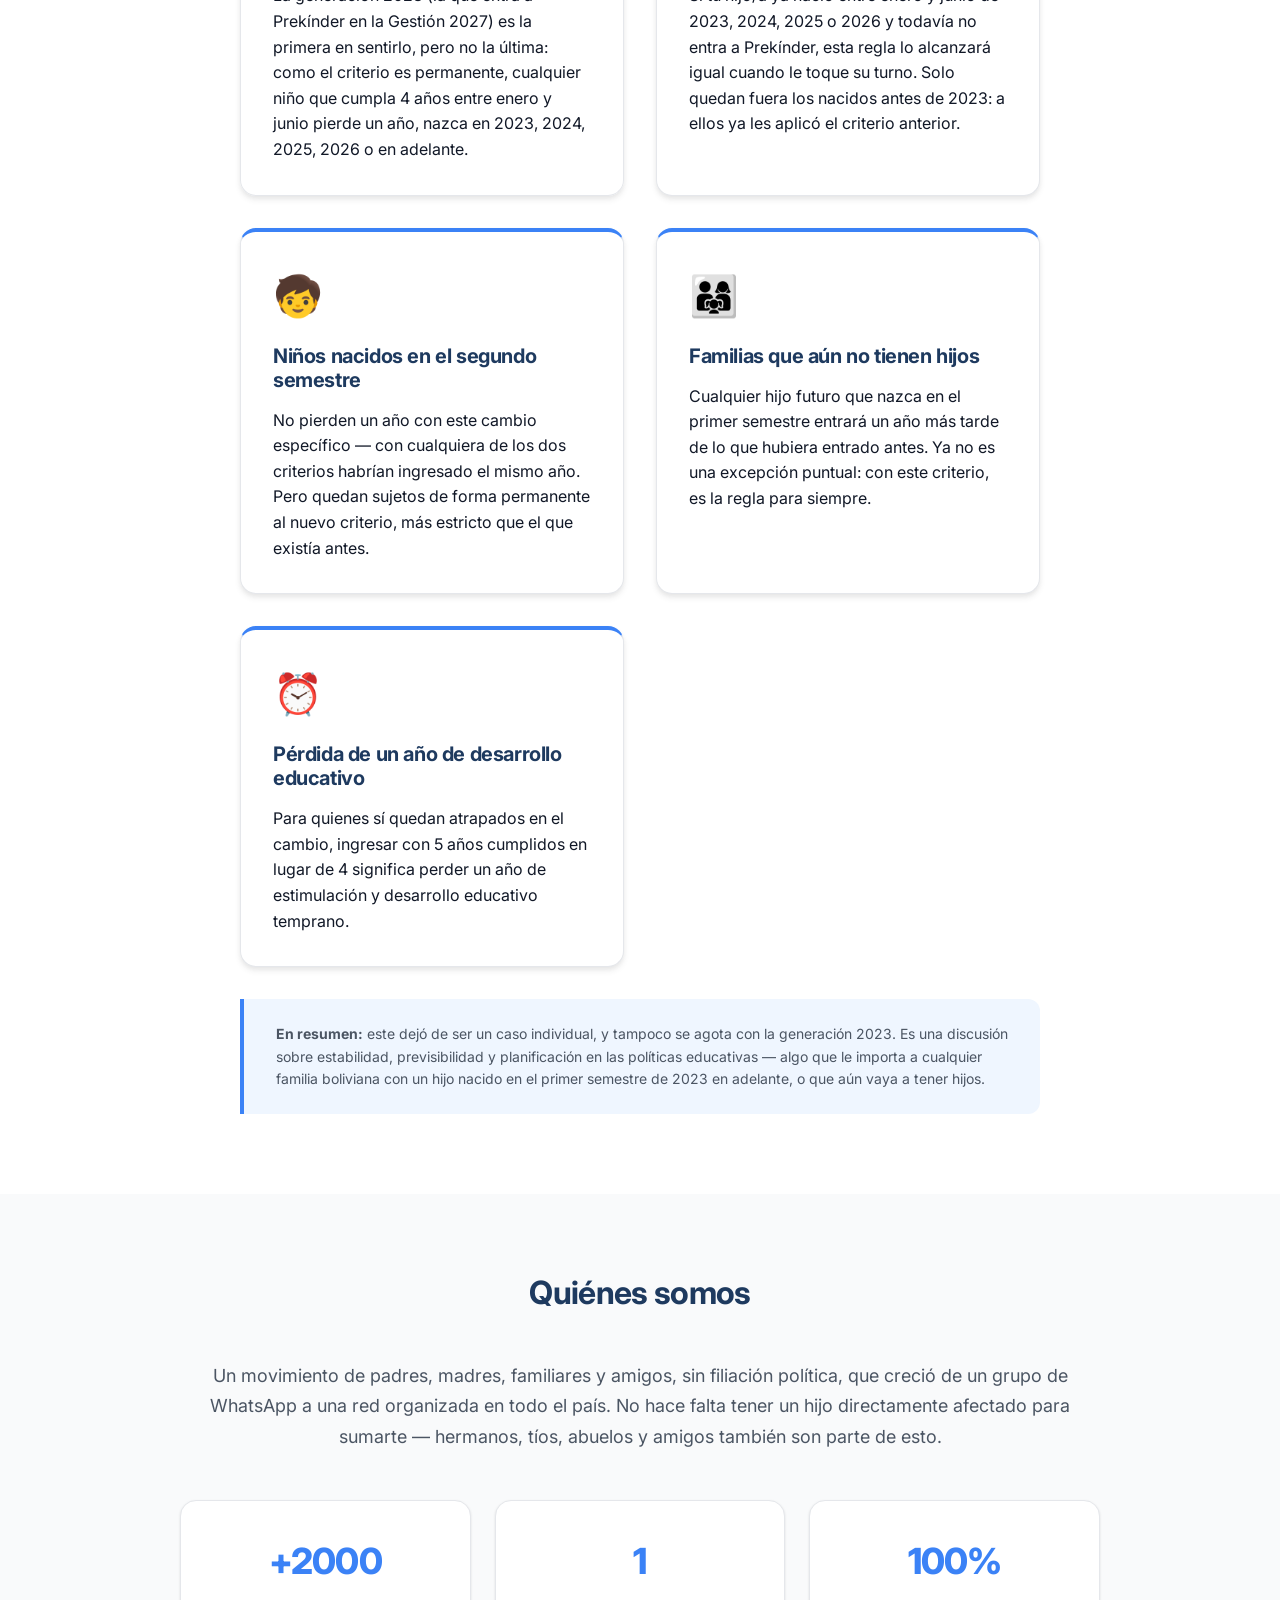
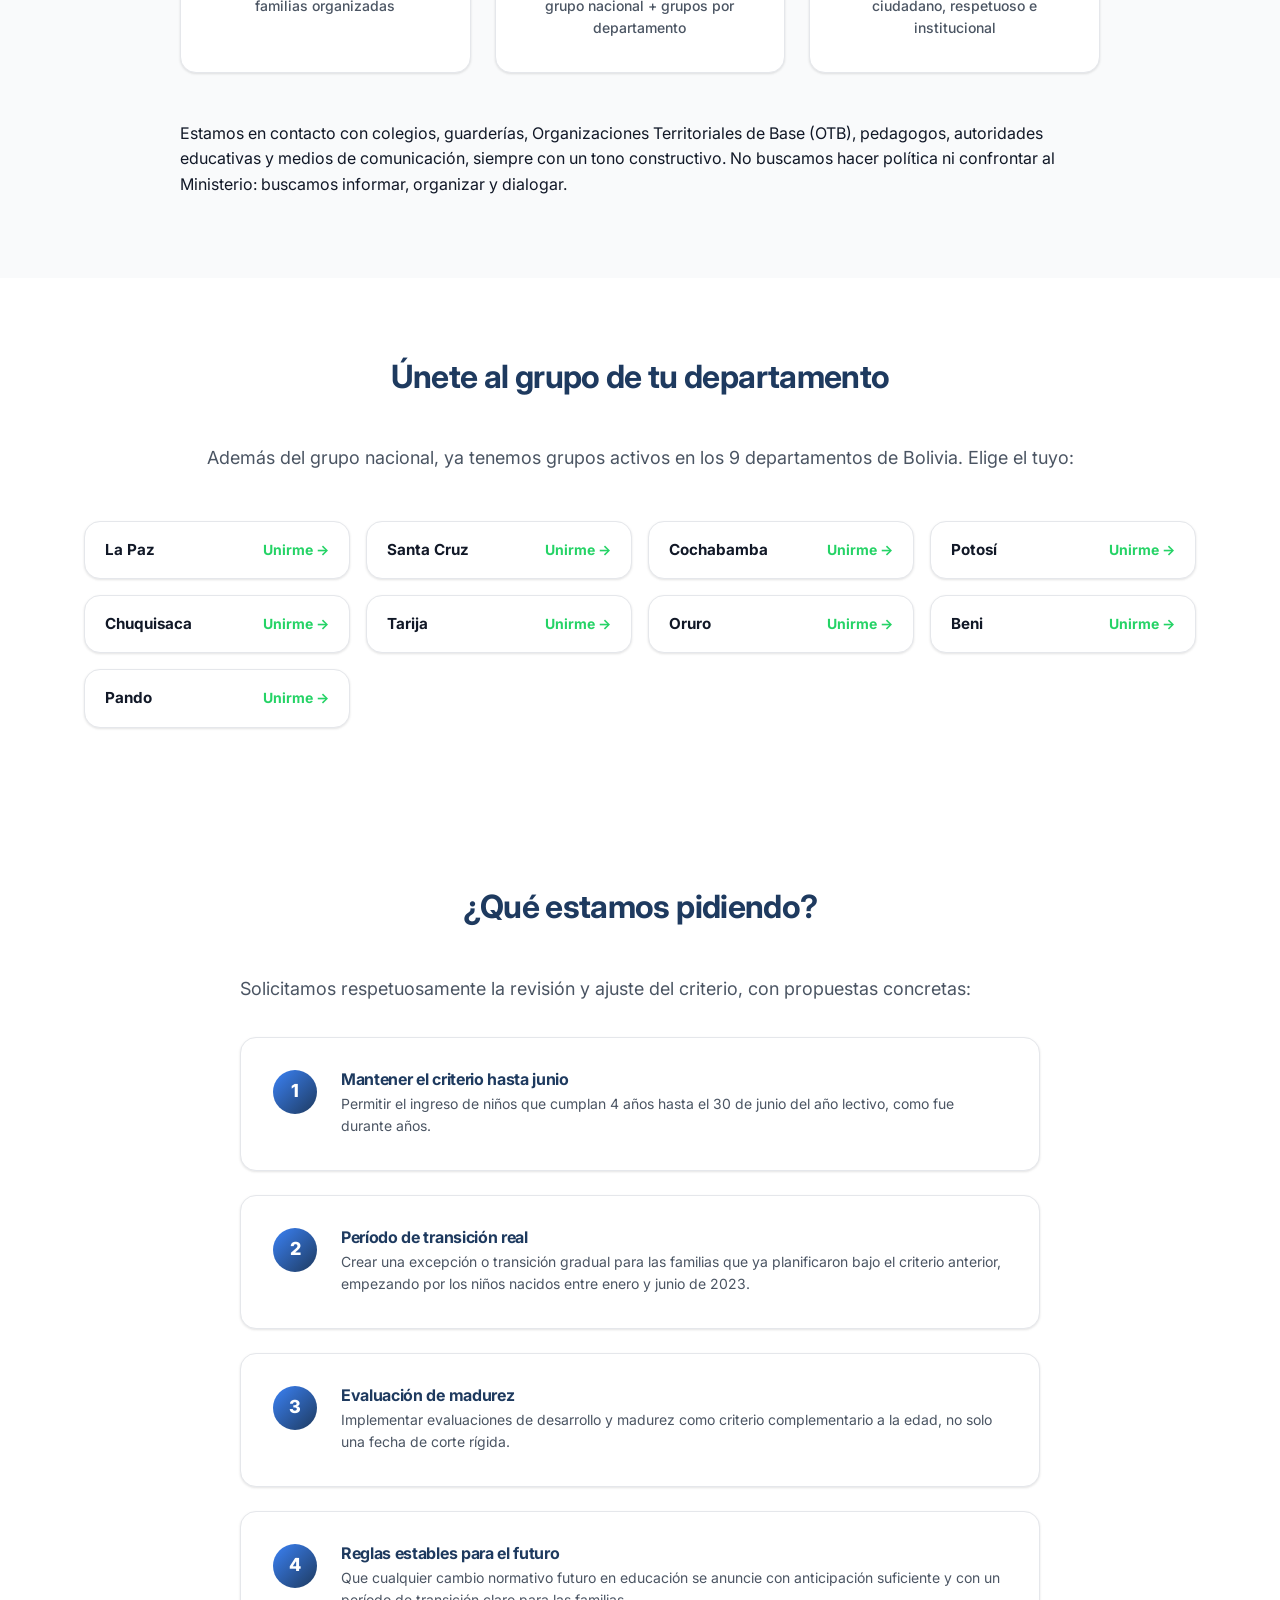
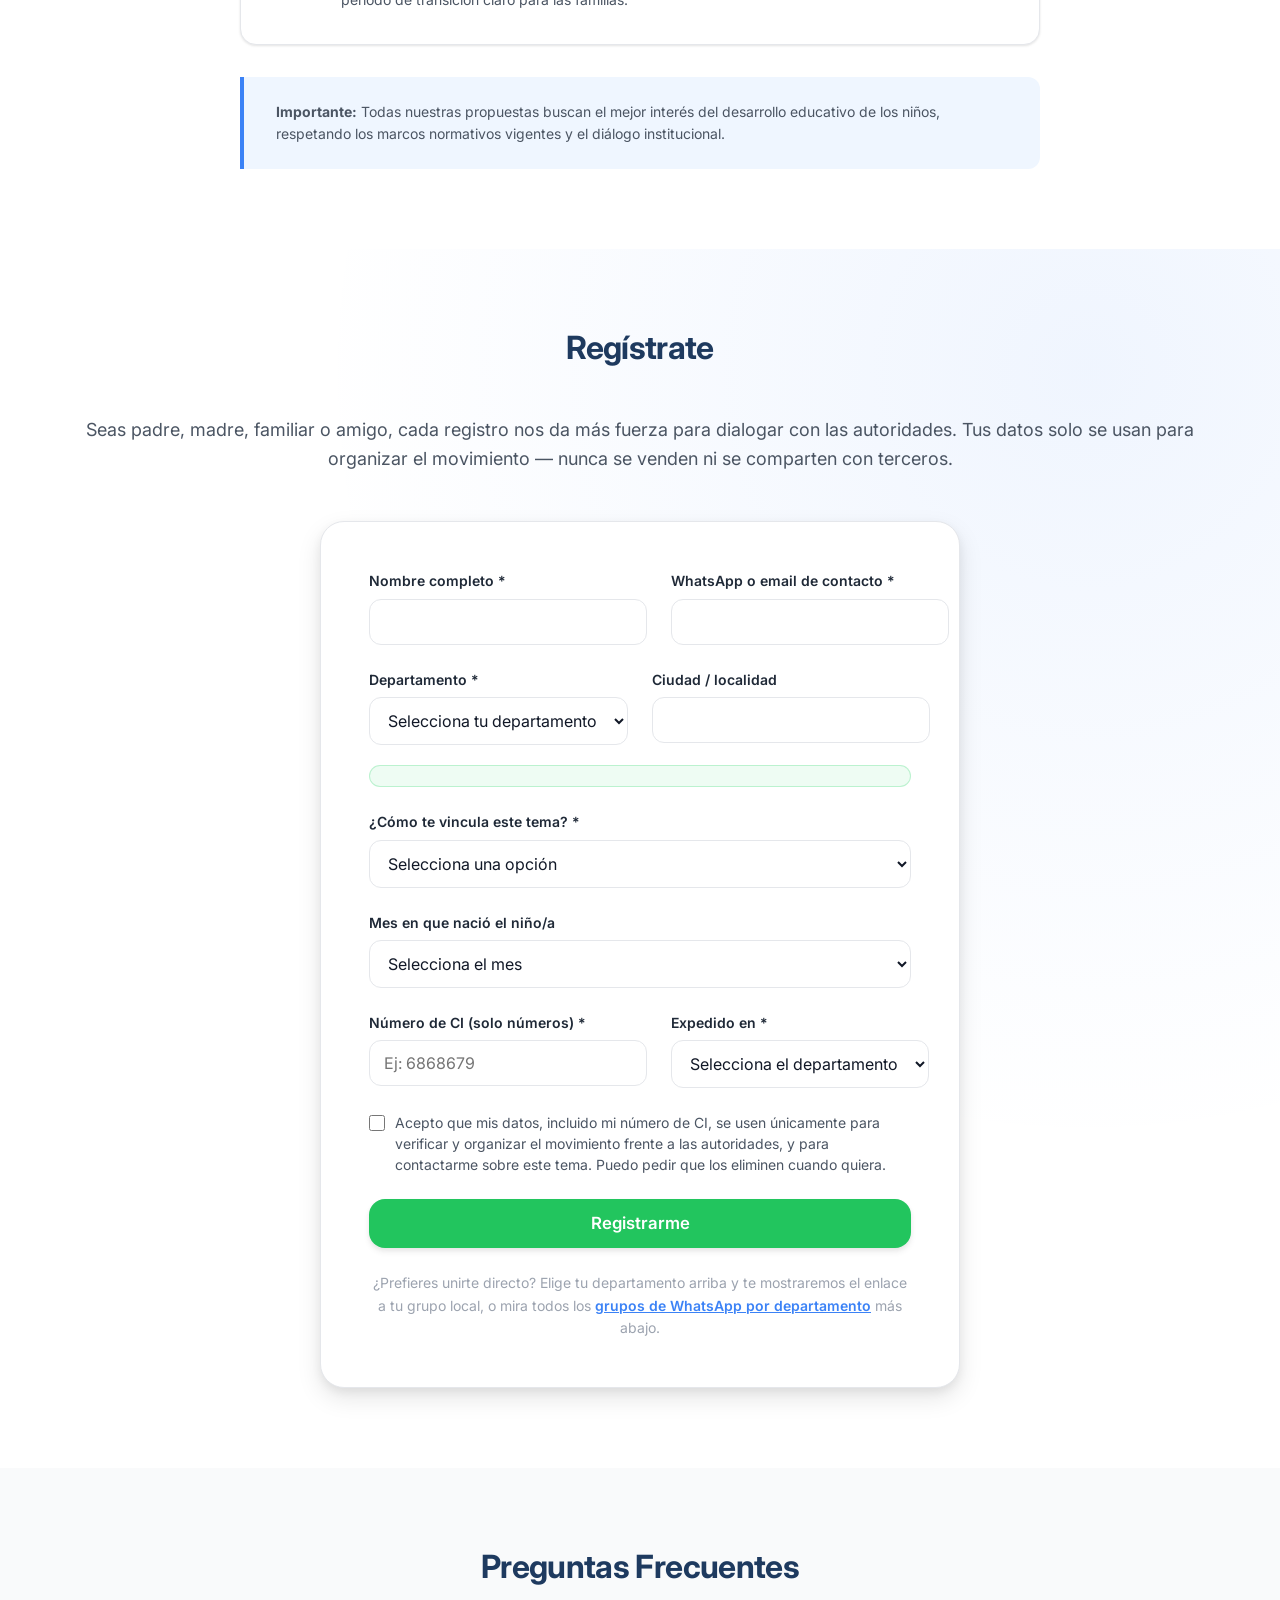
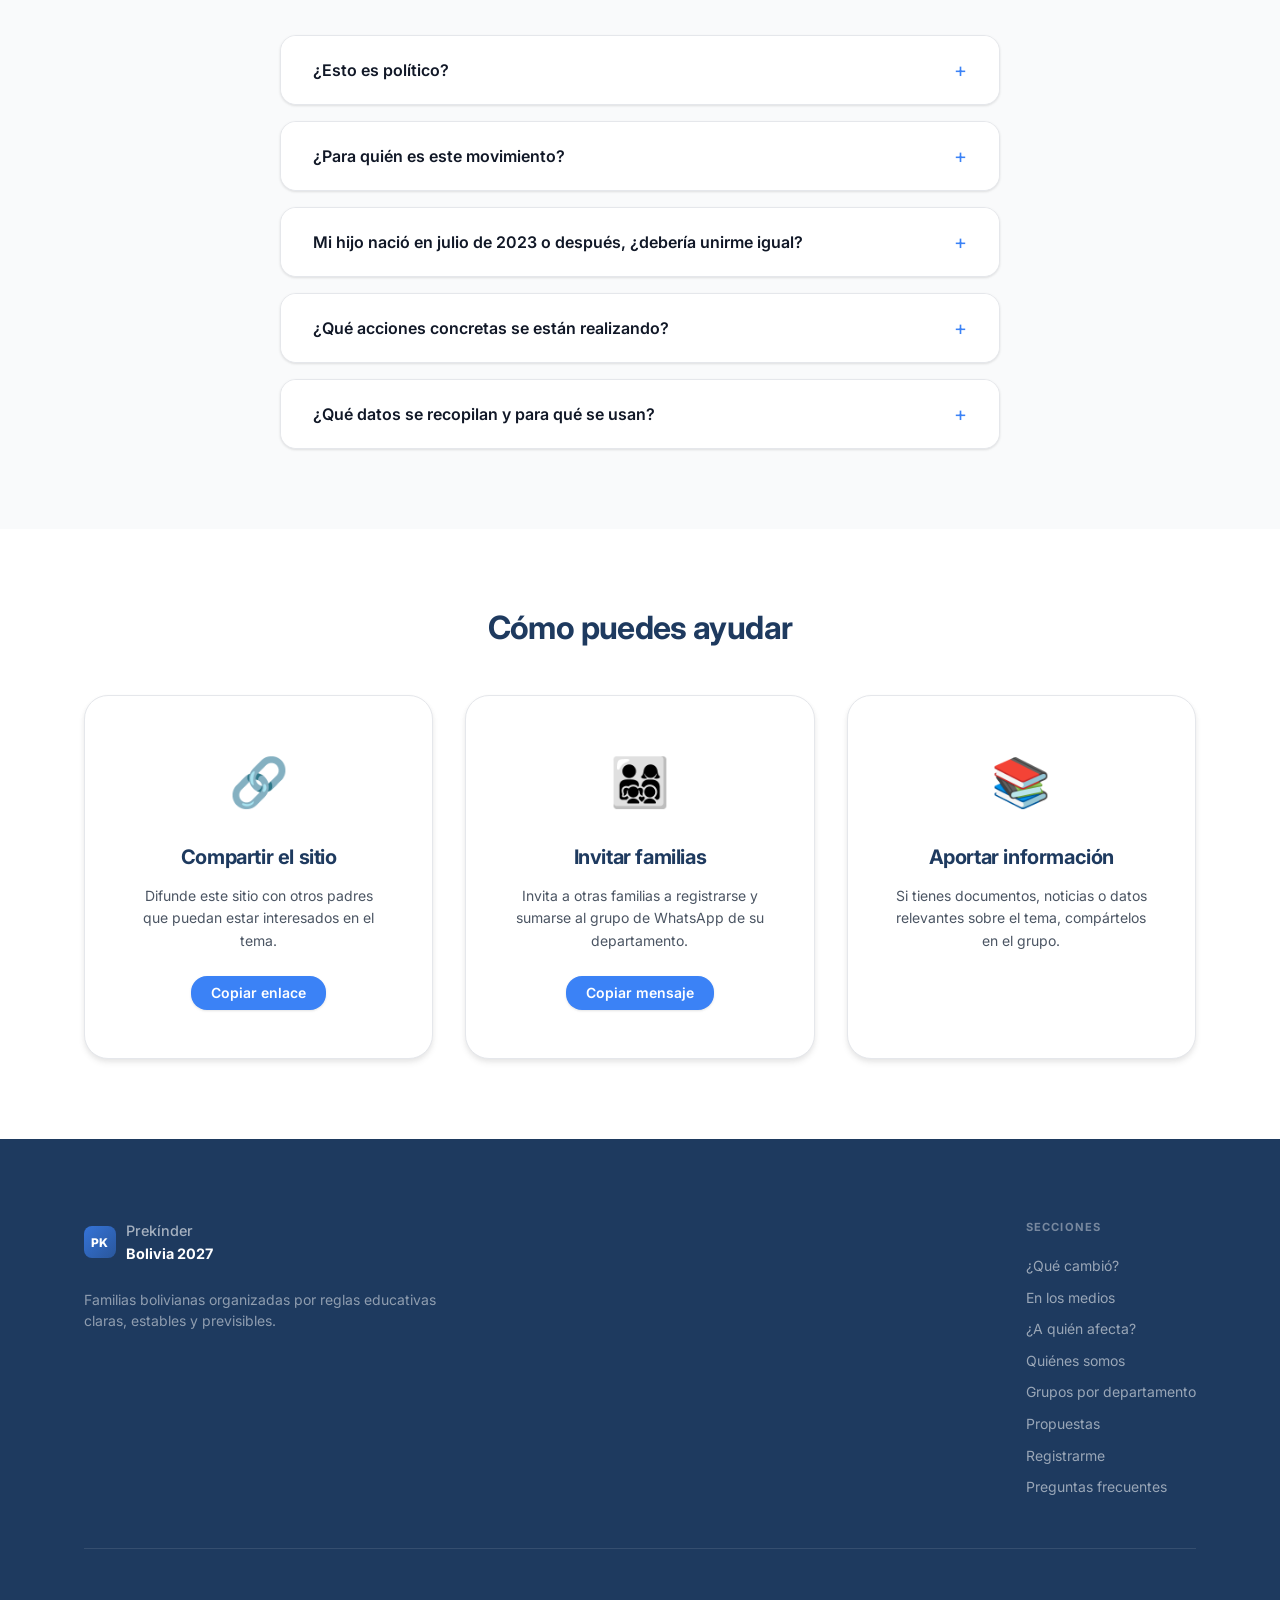
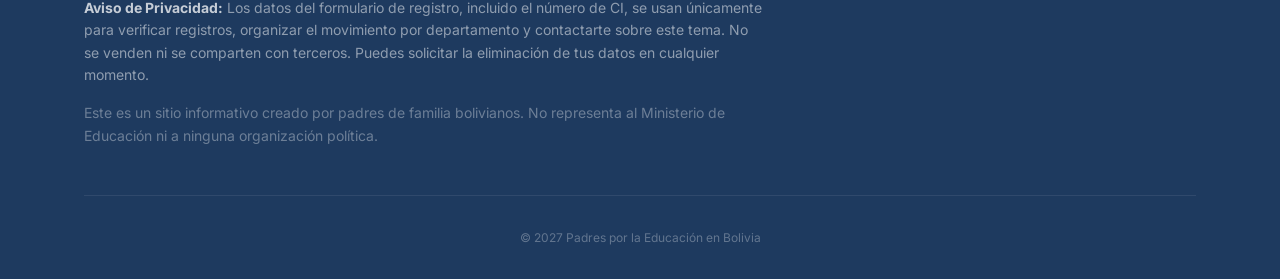
==== commit e32e9311: "adding more news" ====
--- a/index.html
+++ b/index.html
@@ -240,6 +240,7 @@
             <p class="section-subtitle-centered">
                 No lo decimos solo nosotros: medios de comunicación bolivianos ya cubrieron el cambio de criterio.
                 Estos son reportes públicos e independientes, no producidos por el movimiento.
+                <span class="scroll-hint">Desliza para ver más →</span>
             </p>
 
             <!--
@@ -281,8 +282,44 @@
                         </iframe>
                     </div>
                     <div class="media-caption">
-                        <p class="media-outlet">Nex Noticias · 15 de julio</p>
+                        <p class="media-outlet">NEX Noticias · 15 de julio</p>
                         <a href="https://www.facebook.com/reel/871782198965834/" target="_blank" rel="noopener noreferrer" class="media-source-link">
+                            Ver publicación original ↗
+                        </a>
+                    </div>
+                </div>
+
+                <div class="media-card media-card--horizontal">
+                    <div class="media-embed media-embed--horizontal">
+                        <iframe
+                            src="https://www.facebook.com/plugins/video.php?href=https%3A%2F%2Fwww.facebook.com%2Freel%2F1620662256296773%2F&show_text=false"
+                            loading="lazy"
+                            allowfullscreen
+                            allow="autoplay; clipboard-write; encrypted-media; picture-in-picture; web-share"
+                            title="Reporte de prensa sobre el rechazo al cambio de criterio de edad para Prekínder">
+                        </iframe>
+                    </div>
+                    <div class="media-caption">
+                        <p class="media-outlet">WARA TV · 17 de julio</p>
+                        <a href="https://www.facebook.com/reel/1620662256296773/" target="_blank" rel="noopener noreferrer" class="media-source-link">
+                            Ver publicación original ↗
+                        </a>
+                    </div>
+                </div>
+
+                <div class="media-card">
+                    <div class="media-embed media-embed--vertical">
+                        <iframe
+                            src="https://www.facebook.com/plugins/video.php?href=https%3A%2F%2Fwww.facebook.com%2Freel%2F1716551072983415%2F&show_text=false"
+                            loading="lazy"
+                            allowfullscreen
+                            allow="autoplay; clipboard-write; encrypted-media; picture-in-picture; web-share"
+                            title="Reporte de prensa sobre el cambio de criterio de edad para Prekínder">
+                        </iframe>
+                    </div>
+                    <div class="media-caption">
+                        <p class="media-outlet">El Deber · 20 de julio</p>
+                        <a href="https://www.facebook.com/reel/1716551072983415/" target="_blank" rel="noopener noreferrer" class="media-source-link">
                             Ver publicación original ↗
                         </a>
                     </div>
--- a/styles.css
+++ b/styles.css
@@ -920,15 +920,33 @@
     padding: 10px 20px;
 }
 
-/* ==================== EN LOS MEDIOS (VIDEOS FACEBOOK) ==================== */
+/* ==================== EN LOS MEDIOS (VIDEOS FACEBOOK, CARRUSEL) ==================== */
 .media-grid {
-    display: grid;
-    grid-template-columns: repeat(auto-fit, minmax(320px, 1fr));
+    display: flex;
     gap: var(--espacio-lg);
     margin-top: var(--espacio-lg);
+    overflow-x: auto;
+    scroll-snap-type: x mandatory;
+    scroll-padding-left: var(--espacio-md);
+    padding-bottom: var(--espacio-sm);
+    /* Barra de scroll discreta pero visible, para que quede claro que hay más */
+    scrollbar-width: thin;
+    scrollbar-color: var(--color-gris-400) transparent;
+}
+
+.media-grid::-webkit-scrollbar {
+    height: 8px;
+}
+
+.media-grid::-webkit-scrollbar-thumb {
+    background-color: var(--color-gris-400);
+    border-radius: 999px;
 }
 
 .media-card {
+    flex: 0 0 auto;
+    width: 300px;
+    scroll-snap-align: start;
     background-color: var(--color-blanco);
     border-radius: var(--radio-lg);
     overflow: hidden;
@@ -936,17 +954,24 @@
     border: 1px solid var(--color-gris-200);
 }
 
+.media-card--horizontal {
+    width: 420px;
+}
+
 .media-embed {
     position: relative;
     width: 100%;
+    aspect-ratio: 9 / 16;
+    background-color: var(--color-gris-800);
+}
+
+.media-embed--horizontal {
     aspect-ratio: 16 / 9;
-    background-color: var(--color-gris-800);
-}
-
+}
+
+/* Compatibilidad con el nombre anterior, por si queda algún uso suelto */
 .media-embed--vertical {
     aspect-ratio: 9 / 16;
-    max-width: 340px;
-    margin: 0 auto;
 }
 
 .media-embed iframe {
@@ -983,6 +1008,14 @@
 
 .media-source-link:hover {
     text-decoration: underline;
+}
+
+.scroll-hint {
+    display: block;
+    margin-top: 6px;
+    font-size: var(--tamaño-pequeño);
+    font-weight: 600;
+    color: var(--color-azul-principal);
 }
 
 /* ==================== IMPACT CARD DESTACADA ==================== */
